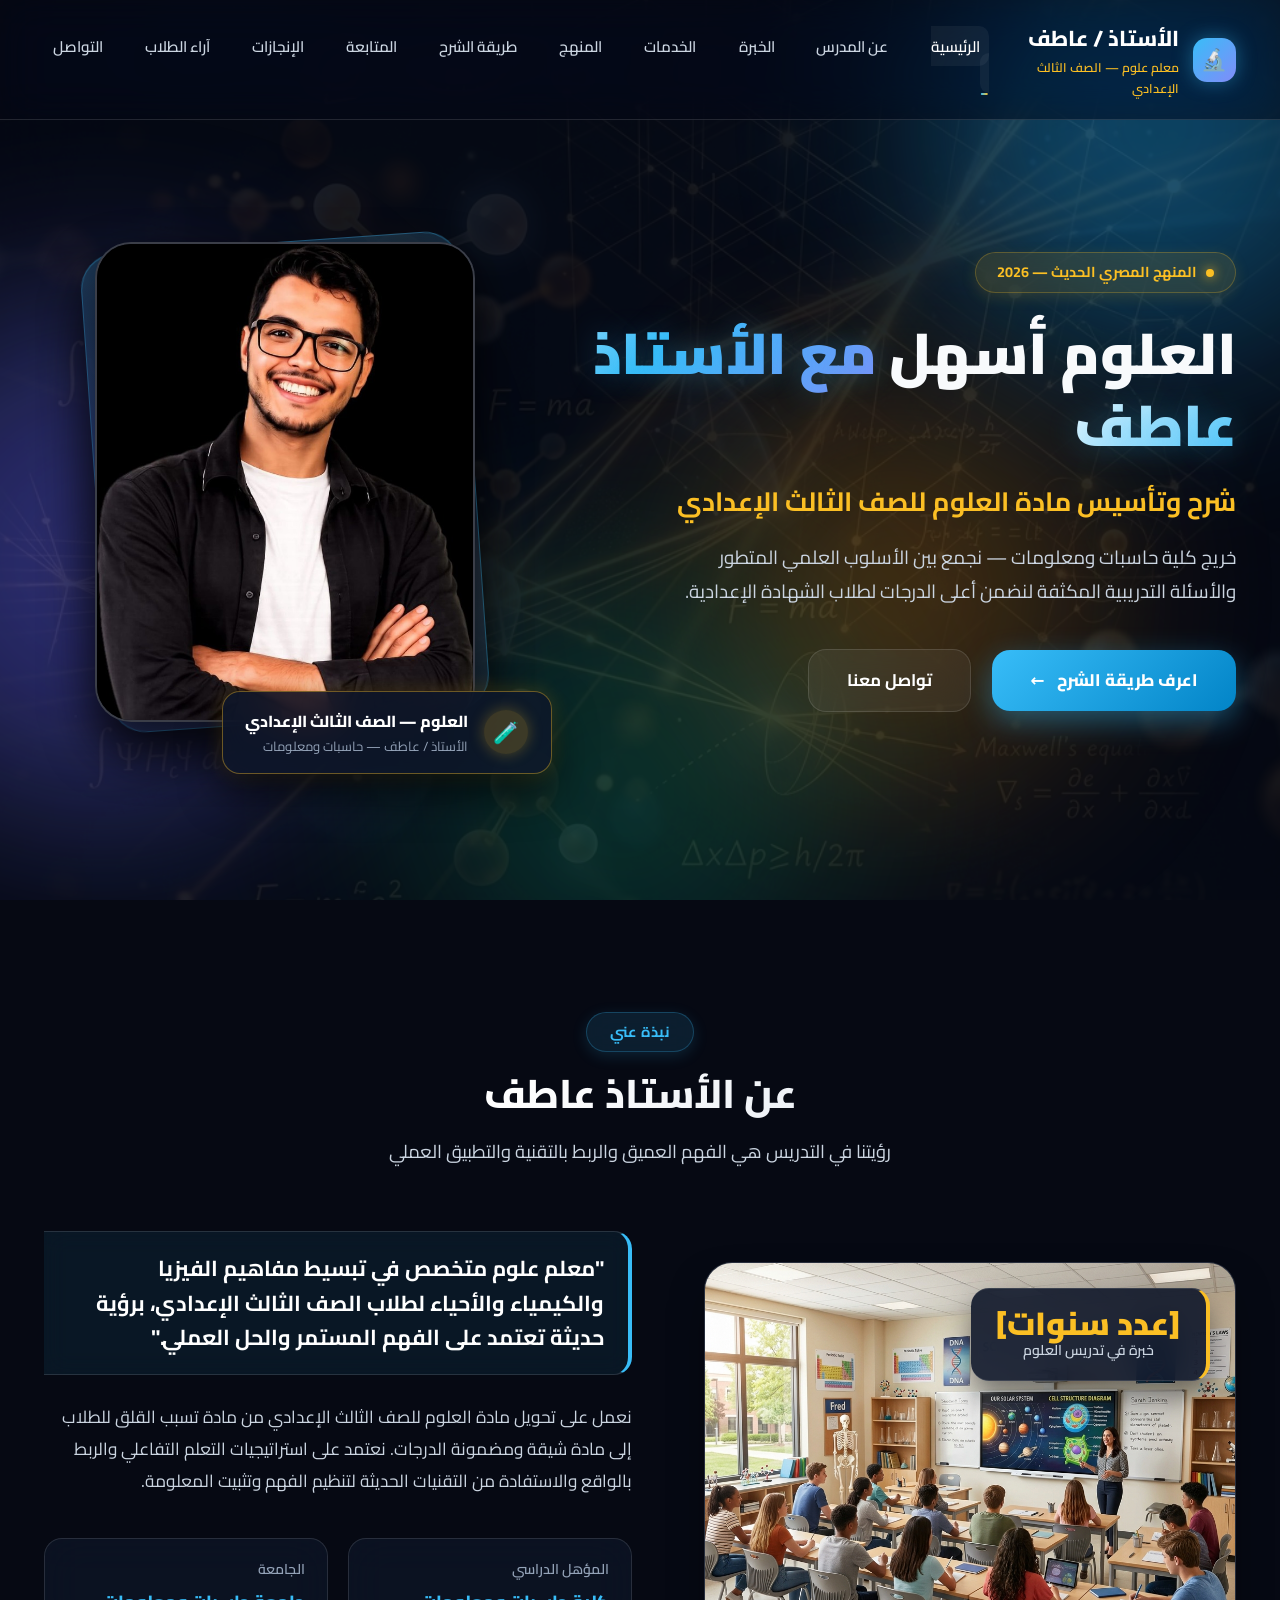
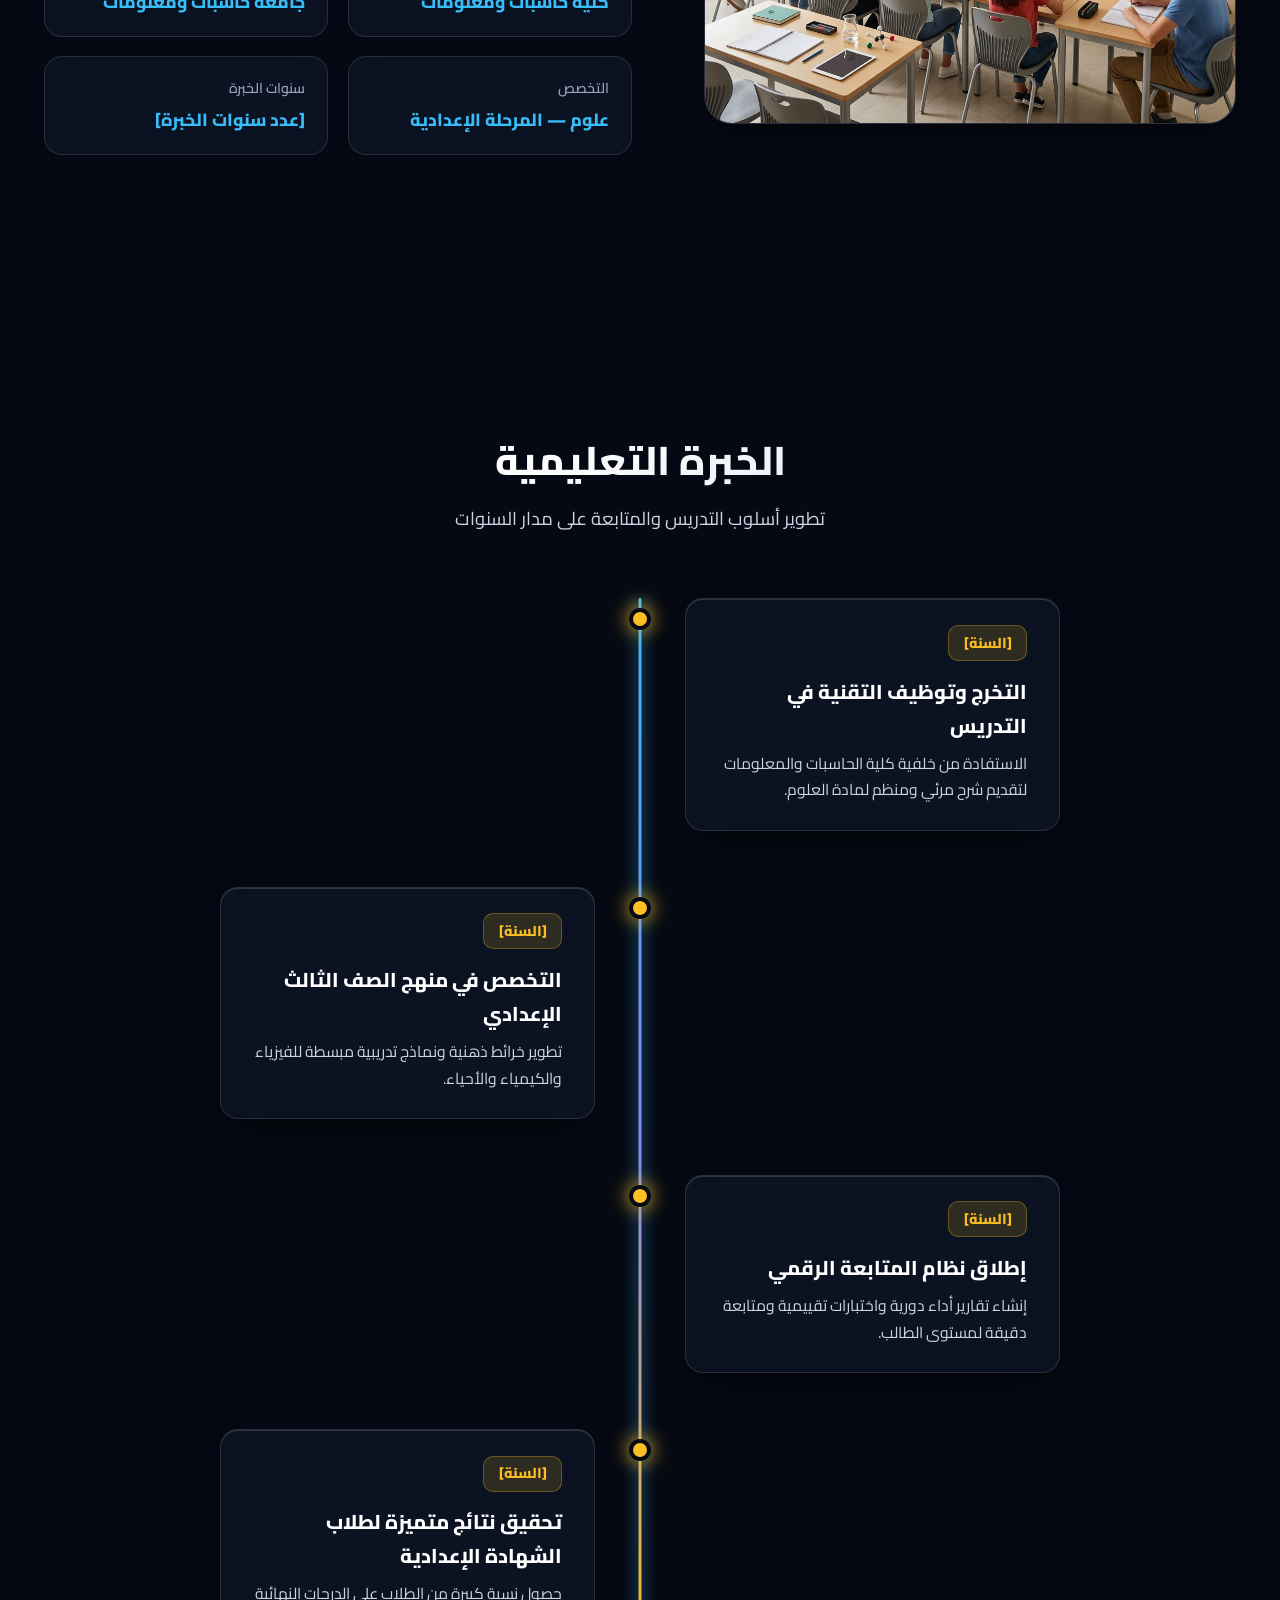
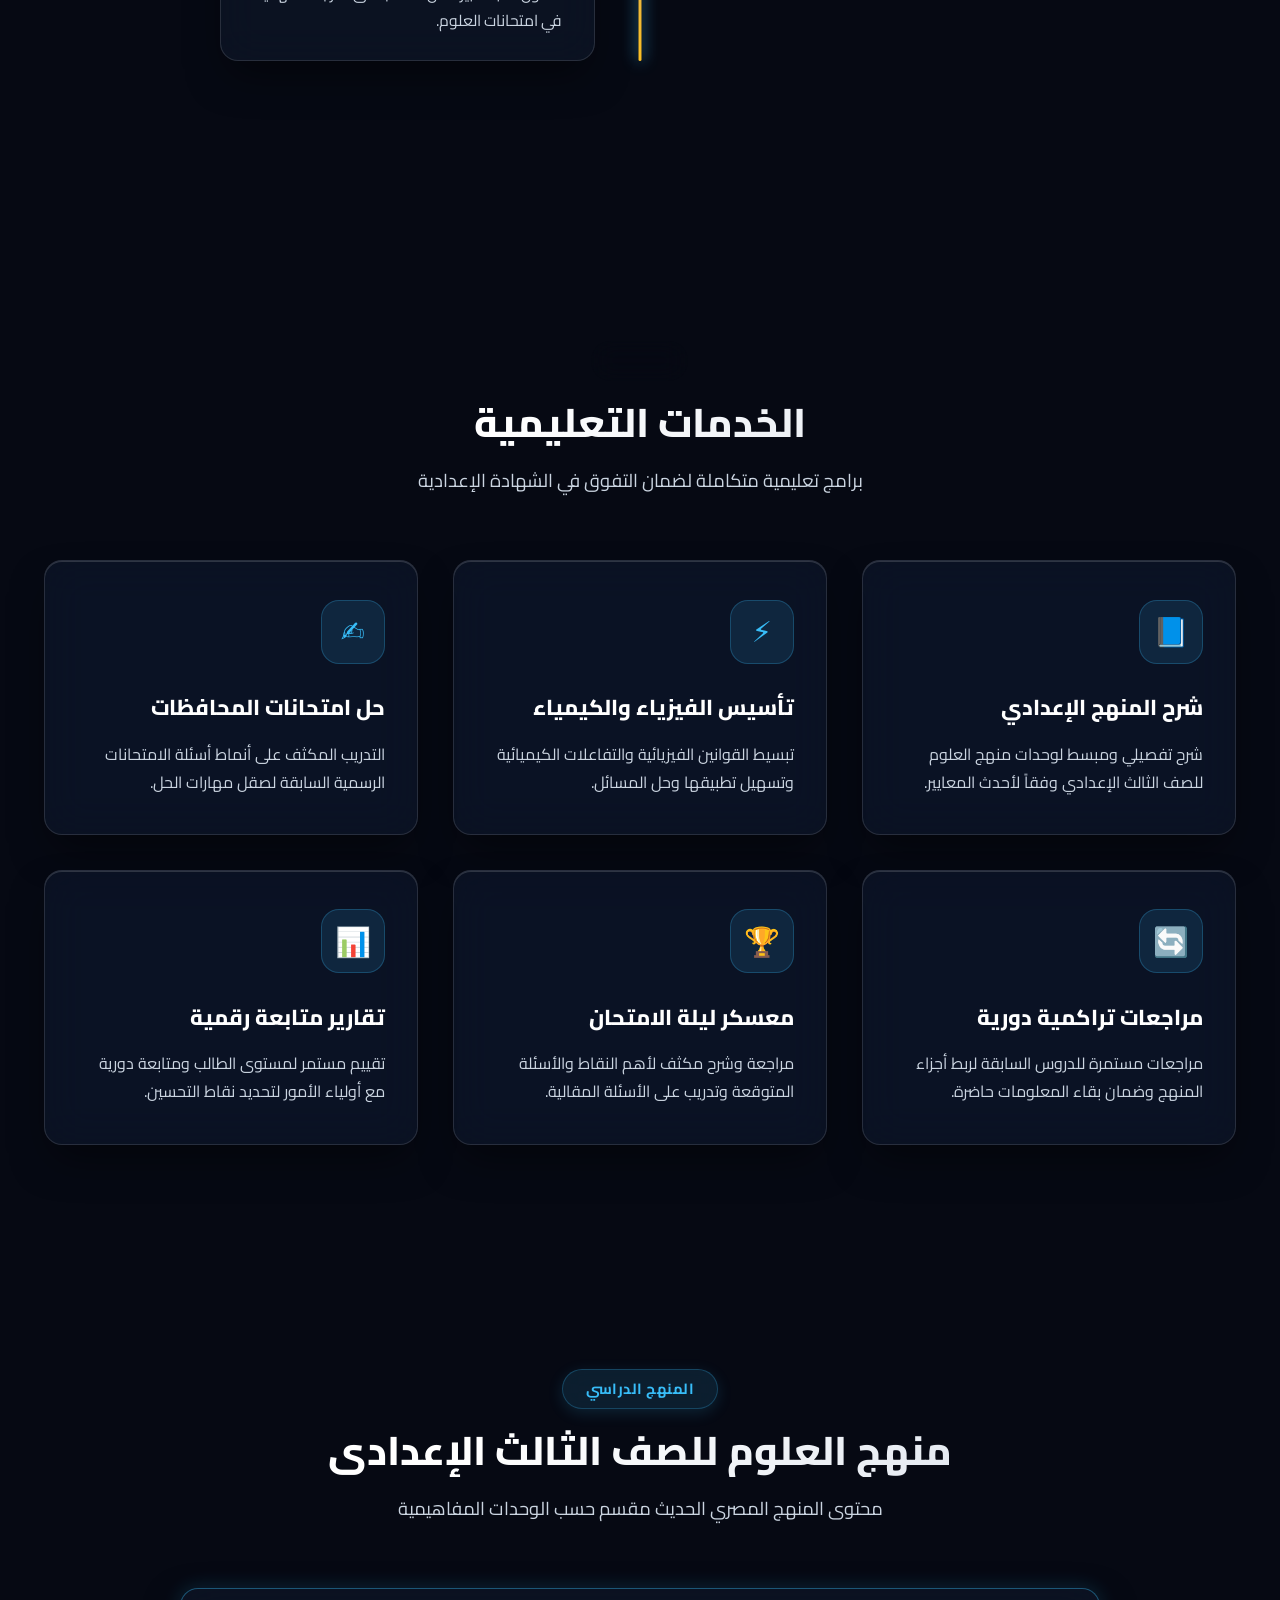
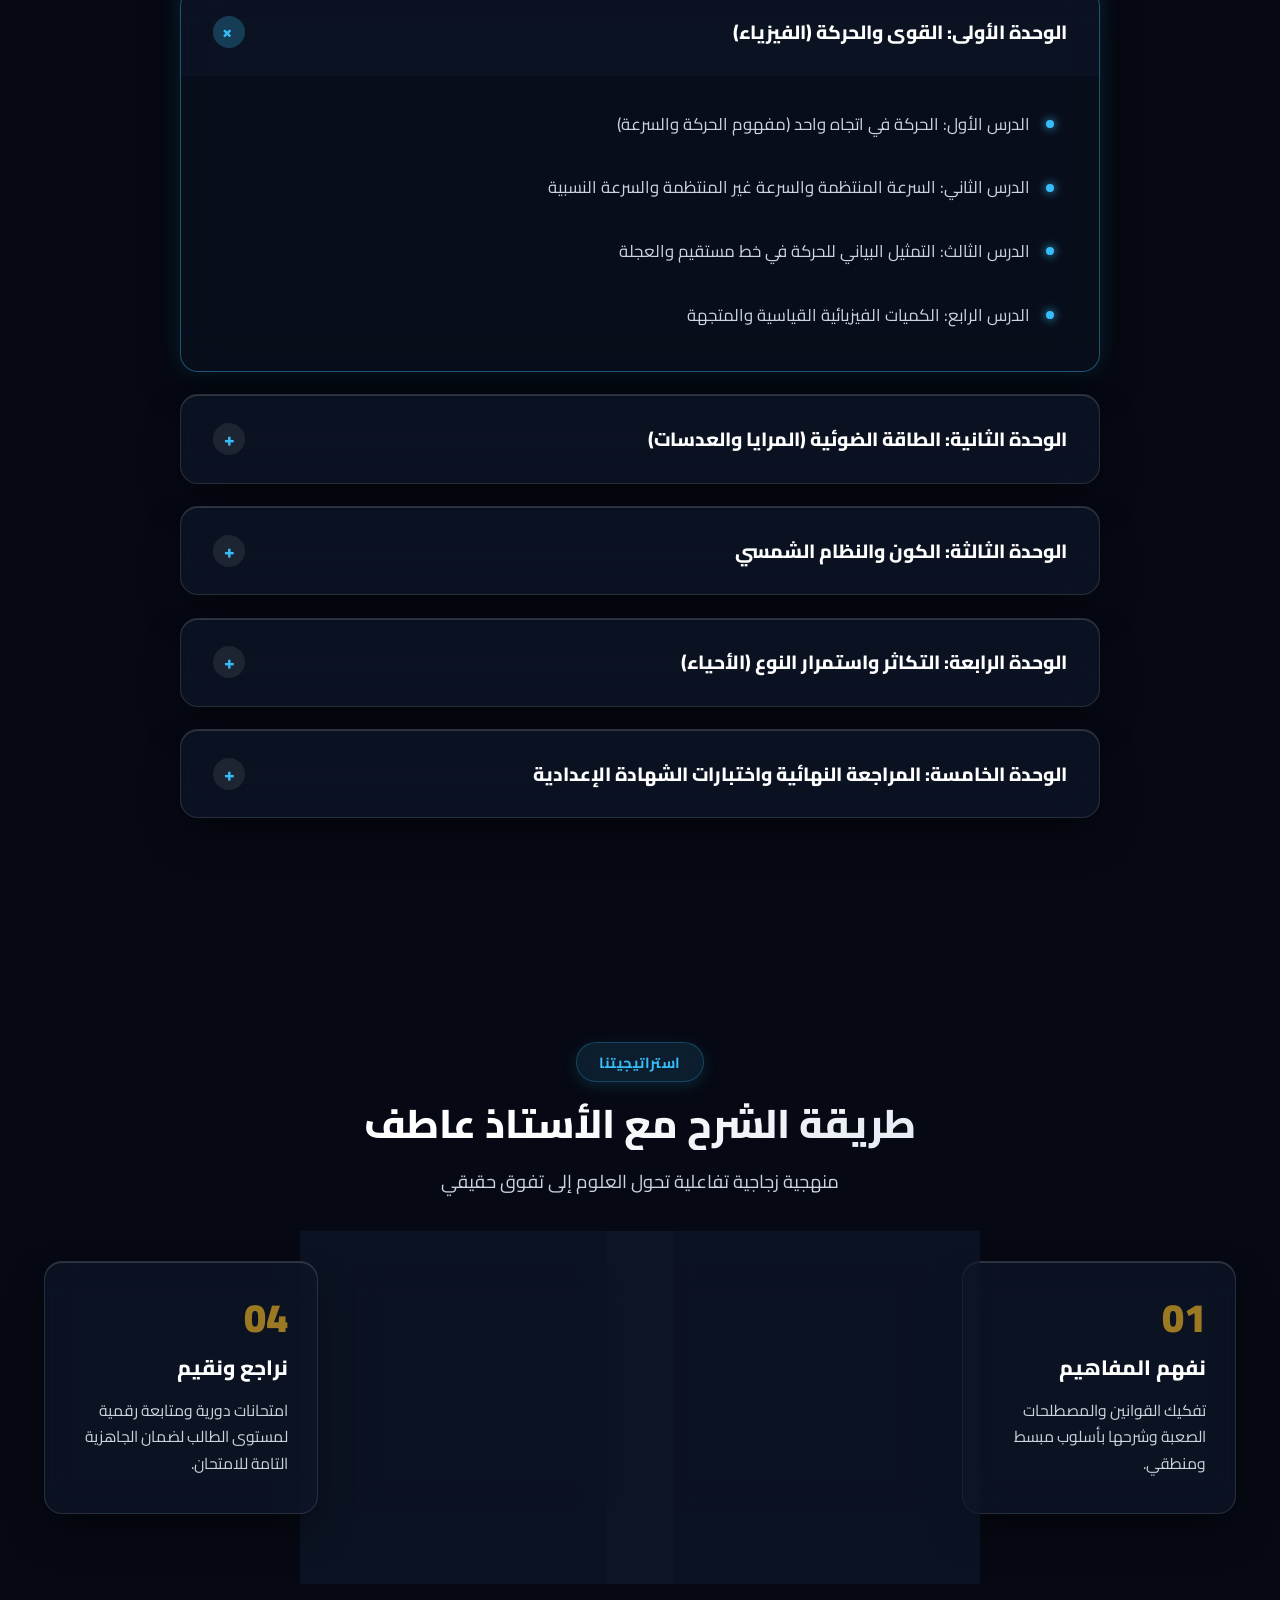
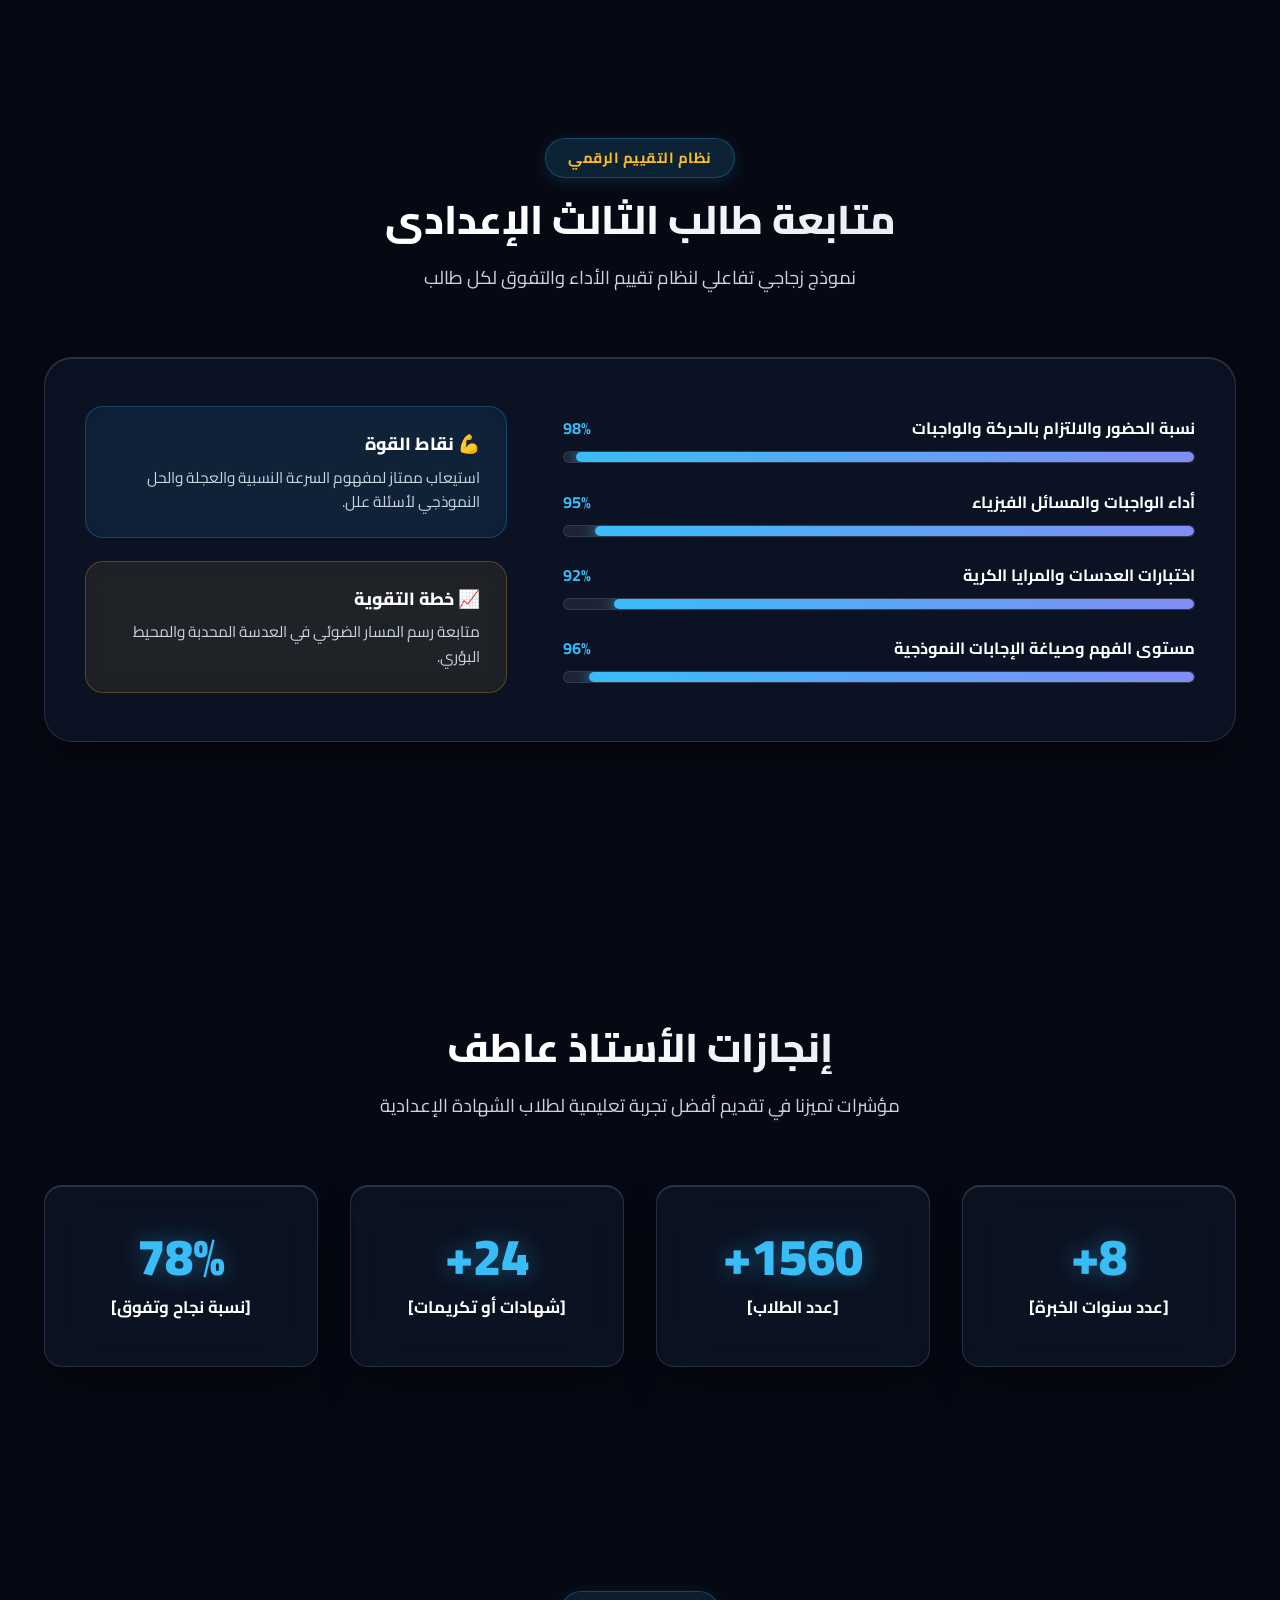
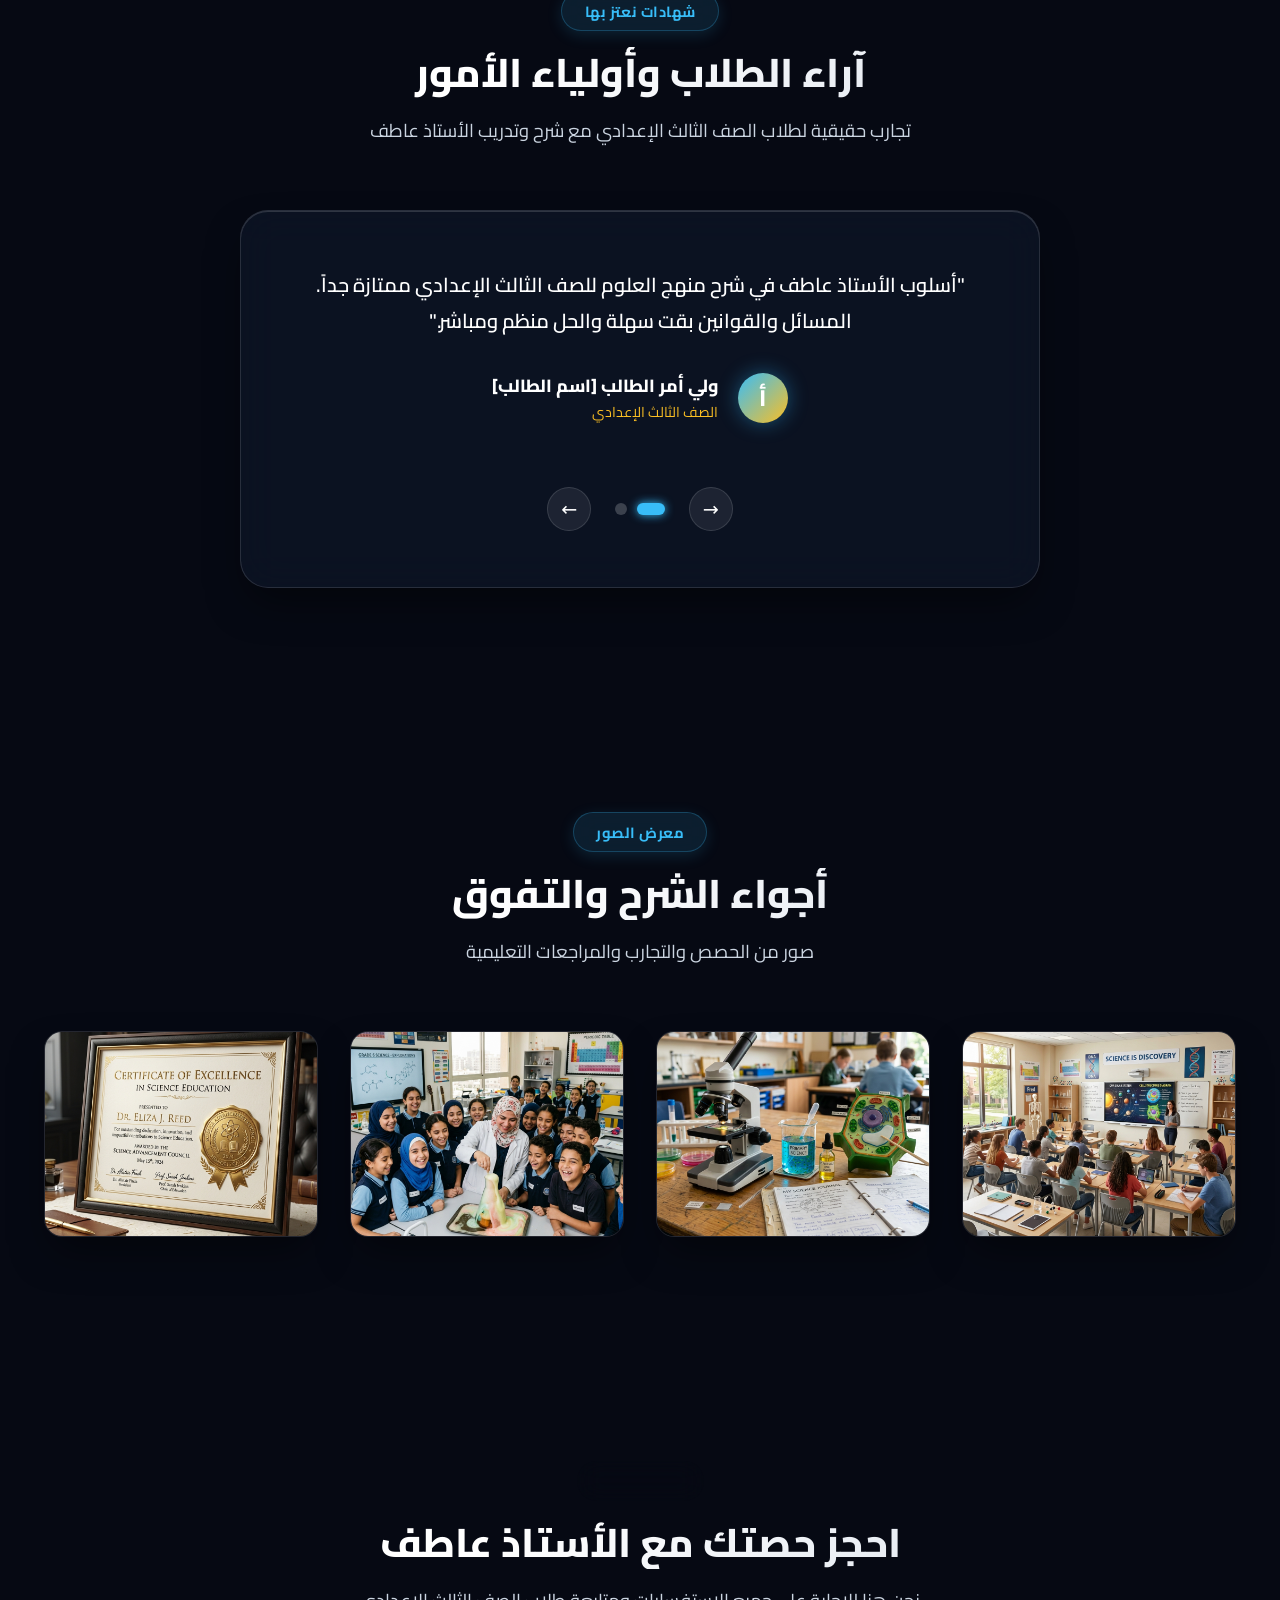
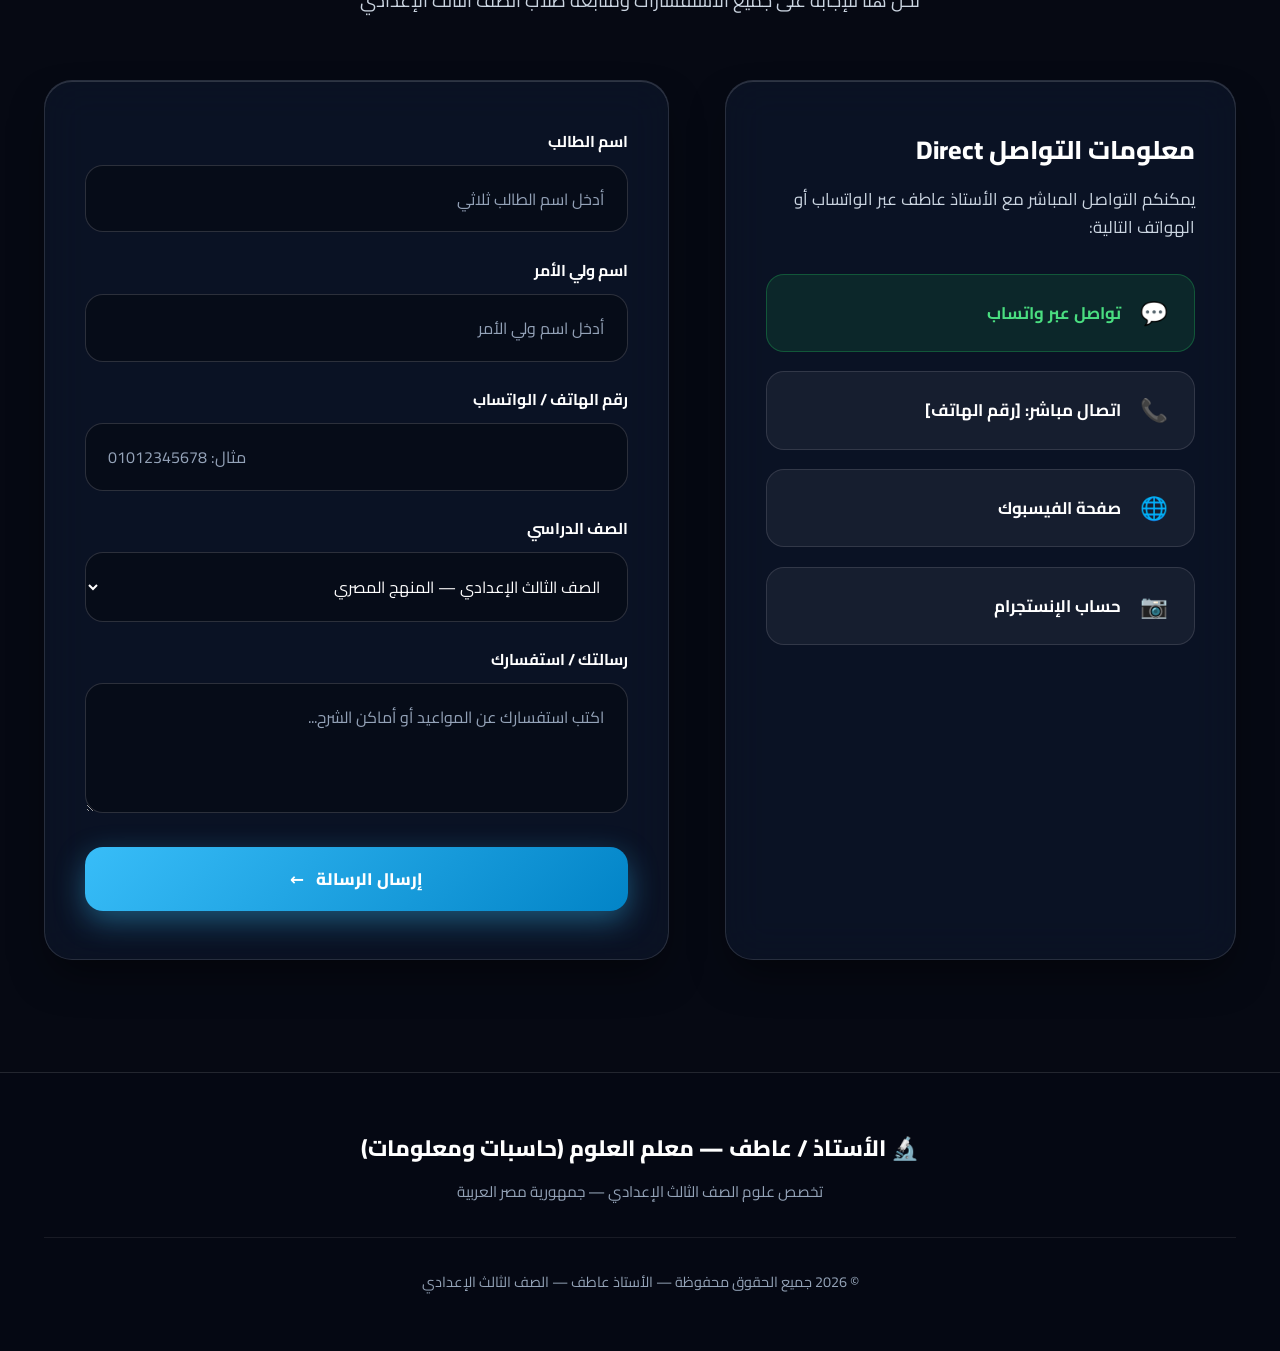
==== index.html @ 9784f517 "Update portfolio for Mr. Atef with Grade 3 Prep curriculum and Liquid Glass UI" ====
<!DOCTYPE html>
<html lang="ar" dir="rtl">

<head>
    <meta charset="UTF-8">
    <meta name="viewport" content="width=device-width, initial-scale=1.0">
    <title>الأستاذ عاطف — معلم العلوم للصف الثالث الإعدادي | المنهج المصري</title>
    <meta name="description"
        content="البورتفوليو الشخصي للأستاذ عاطف - خريج كلية حاسبات ومعلومات ومعلم مادة العلوم للصف الثالث الإعدادي. شرح مبسط، متابعة مستمرة، وتطبيقات حديثة.">
    <link rel="stylesheet" href="style.css">
</head>

<body>

    <!-- LIQUID GLASS AMBIENT BACKGROUND BLOBS -->
    <div class="liquid-bg-blobs" aria-hidden="true">
        <div class="liquid-blob blob-1"></div>
        <div class="liquid-blob blob-2"></div>
        <div class="liquid-blob blob-3"></div>
        <div class="liquid-blob blob-4"></div>
    </div>

    <!-- ==================== HEADER & NAVIGATION ==================== -->
    <header class="navbar">
        <div class="container navbar-container">
            <a href="#hero" class="brand-logo">
                <div class="brand-icon">🔬</div>
                <div>
                    <span>الأستاذ / عاطف</span>
                    <span class="brand-subtitle">معلم علوم — الصف الثالث الإعدادي</span>
                </div>
            </a>

            <ul class="nav-links">
                <li><a href="#hero" class="nav-link active">الرئيسية</a></li>
                <li><a href="#about" class="nav-link">عن المدرس</a></li>
                <li><a href="#experience" class="nav-link">الخبرة</a></li>
                <li><a href="#services" class="nav-link">الخدمات</a></li>
                <li><a href="#curriculum" class="nav-link">المنهج</a></li>
                <li><a href="#methodology" class="nav-link">طريقة الشرح</a></li>
                <li><a href="#followup" class="nav-link">المتابعة</a></li>
                <li><a href="#achievements" class="nav-link">الإنجازات</a></li>
                <li><a href="#testimonials" class="nav-link">آراء الطلاب</a></li>
                <li><a href="#contact" class="nav-link">التواصل</a></li>
            </ul>

            <button class="mobile-toggle" aria-label="قائمة التنقل">
                <span></span>
                <span></span>
                <span></span>
            </button>
        </div>
    </header>


    <!-- HERO SECTION -->
    <section id="hero" class="hero">
        <img src="images/hero-background.png" alt="Science Background" class="hero-bg-layer">

        <div class="container hero-grid">
            <div class="hero-content fade-up">
                <div class="hero-badge">
                    <span class="hero-badge-dot"></span>
                    <span>المنهج المصري الحديث — 2026</span>
                </div>

                <h1 class="hero-title">
                    العلوم أسهل <span>مع الأستاذ عاطف</span>
                </h1>

                <h2 class="hero-subtitle">
                    شرح وتأسيس مادة العلوم للصف الثالث الإعدادي
                </h2>
                <p class="hero-description">
                    خريج كلية حاسبات ومعلومات — نجمع بين الأسلوب العلمي المتطور والأسئلة التدريبية المكثفة لنضمن أعلى الدرجات لطلاب الشهادة الإعدادية.
                </p>

                <div class="hero-actions">
                    <a href="#methodology" class="btn-primary">
                        <span>اعرف طريقة الشرح</span>
                        <span>←</span>
                    </a>
                    <a href="#contact" class="btn-secondary">
                        <span>تواصل معنا</span>
                    </a>
                </div>
            </div>

            <div class="hero-image-wrapper fade-up">
                <div class="hero-image-bg-card"></div>
                <div class="hero-image-frame">
                    <img src="images/teacher.jpg" alt="الأستاذ عاطف — مدرس العلوم" class="hero-teacher-img">
                </div>
                <div class="hero-floating-card">
                    <div class="floating-icon">🧪</div>
                    <div>
                        <div class="floating-text-title">العلوم — الصف الثالث الإعدادي</div>
                        <div class="floating-text-sub">الأستاذ / عاطف — حاسبات ومعلومات</div>
                    </div>
                </div>
            </div>
        </div>
    </section>


    <!-- ABOUT SECTION -->
    <section id="about" class="section about">
        <div class="container">
            <div class="section-header fade-up">
                <span class="section-tag">نبذة عني</span>
                <h2 class="section-title">عن الأستاذ عاطف</h2>
                <p class="section-description">رؤيتنا في التدريس هي الفهم العميق والربط بالتقنية والتطبيق العملي</p>
            </div>

            <div class="about-grid">
                <div class="about-image-box fade-up">
                    <img src="images/classroom-1.png" alt="بيئة الشرح والتفاعل" class="about-img">
                    <div class="about-experience-badge">
                        <div class="about-experience-num">[عدد سنوات]</div>
                        <div class="about-experience-text">خبرة في تدريس العلوم</div>
                    </div>
                </div>

                <div class="about-content fade-up">
                    <div class="about-quote">
                        "معلم علوم متخصص في تبسيط مفاهيم الفيزيا والكيمياء والأحياء لطلاب الصف الثالث الإعدادي، برؤية حديثة تعتمد على الفهم المستمر والحل العملي."
                    </div>

                    <p class="about-paragraph">
                        نعمل على تحويل مادة العلوم للصف الثالث الإعدادي من مادة تسبب القلق للطلاب إلى مادة شيقة ومضمونة الدرجات. نعتمد على استراتيجيات التعلم التفاعلي والربط بالواقع والاستفادة من التقنيات الحديثة لتنظيم الفهم وتثبيت المعلومة.
                    </p>

                    <div class="about-info-list">
                        <div class="about-info-item">
                            <span class="about-info-label">المؤهل الدراسي</span>
                            <span class="about-info-val">كلية حاسبات ومعلومات</span>
                        </div>
                        <div class="about-info-item">
                            <span class="about-info-label">الجامعة</span>
                            <span class="about-info-val">جامعة حاسبات ومعلومات</span>
                        </div>
                        <div class="about-info-item">
                            <span class="about-info-label">التخصص</span>
                            <span class="about-info-val">علوم — المرحلة الإعدادية</span>
                        </div>
                        <div class="about-info-item">
                            <span class="about-info-label">سنوات الخبرة</span>
                            <span class="about-info-val">[عدد سنوات الخبرة]</span>
                        </div>
                    </div>
                </div>
            </div>
        </div>
    </section>


    <!-- TEACHING EXPERIENCE -->
    <section id="experience" class="section experience">
        <div class="container">
            <div class="section-header fade-up">
                <span class="section-tag">مسيرة النجاح</span>
                <h2 class="section-title">الخبرة التعليمية</h2>
                <p class="section-description">تطوير أسلوب التدريس والمتابعة على مدار السنوات</p>
            </div>

            <div class="timeline">
                <div class="timeline-item fade-up">
                    <div class="timeline-dot"></div>
                    <div class="timeline-content">
                        <span class="timeline-year">[السنة]</span>
                        <h3 class="timeline-title">التخرج وتوظيف التقنية في التدريس</h3>
                        <p class="timeline-desc">الاستفادة من خلفية كلية الحاسبات والمعلومات لتقديم شرح مرئي ومنظم لمادة العلوم.</p>
                    </div>
                </div>

                <div class="timeline-item fade-up">
                    <div class="timeline-dot"></div>
                    <div class="timeline-content">
                        <span class="timeline-year">[السنة]</span>
                        <h3 class="timeline-title">التخصص في منهج الصف الثالث الإعدادي</h3>
                        <p class="timeline-desc">تطوير خرائط ذهنية ونماذج تدريبية مبسطة للفيزياء والكيمياء والأحياء.</p>
                    </div>
                </div>

                <div class="timeline-item fade-up">
                    <div class="timeline-dot"></div>
                    <div class="timeline-content">
                        <span class="timeline-year">[السنة]</span>
                        <h3 class="timeline-title">إطلاق نظام المتابعة الرقمي</h3>
                        <p class="timeline-desc">إنشاء تقارير أداء دورية واختبارات تقييمية ومتابعة دقيقة لمستوى الطالب.</p>
                    </div>
                </div>

                <div class="timeline-item fade-up">
                    <div class="timeline-dot"></div>
                    <div class="timeline-content">
                        <span class="timeline-year">[السنة]</span>
                        <h3 class="timeline-title">تحقيق نتائج متميزة لطلاب الشهادة الإعدادية</h3>
                        <p class="timeline-desc">حصول نسبة كبيرة من الطلاب على الدرجات النهائية في امتحانات العلوم.</p>
                    </div>
                </div>
            </div>
        </div>
    </section>


    <!-- SERVICES -->
    <section id="services" class="section services">
        <div class="container">
            <div class="section-header fade-up">
                <span class="section-tag">خدماتنا</span>
                <h2 class="section-title">الخدمات التعليمية</h2>
                <p class="section-description">برامج تعليمية متكاملة لضمان التفوق في الشهادة الإعدادية</p>
            </div>

            <div class="services-grid">
                <div class="service-card fade-up">
                    <div class="service-icon-box">📘</div>
                    <h3 class="service-title">شرح المنهج الإعدادي</h3>
                    <p class="service-text">شرح تفصيلي ومبسط لوحدات منهج العلوم للصف الثالث الإعدادي وفقاً لأحدث المعايير.</p>
                </div>

                <div class="service-card fade-up">
                    <div class="service-icon-box">⚡</div>
                    <h3 class="service-title">تأسيس الفيزياء والكيمياء</h3>
                    <p class="service-text">تبسيط القوانين الفيزيائية والتفاعلات الكيميائية وتسهيل تطبيقها وحل المسائل.</p>
                </div>

                <div class="service-card fade-up">
                    <div class="service-icon-box">✍️</div>
                    <h3 class="service-title">حل امتحانات المحافظات</h3>
                    <p class="service-text">التدريب المكثف على أنماط أسئلة الامتحانات الرسمية السابقة لصقل مهارات الحل.</p>
                </div>

                <div class="service-card fade-up">
                    <div class="service-icon-box">🔄</div>
                    <h3 class="service-title">مراجعات تراكمية دورية</h3>
                    <p class="service-text">مراجعات مستمرة للدروس السابقة لربط أجزاء المنهج وضمان بقاء المعلومات حاضرة.</p>
                </div>

                <div class="service-card fade-up">
                    <div class="service-icon-box">🏆</div>
                    <h3 class="service-title">معسكر ليلة الامتحان</h3>
                    <p class="service-text">مراجعة وشرح مكثف لأهم النقاط والأسئلة المتوقعة وتدريب على الأسئلة المقالية.</p>
                </div>

                <div class="service-card fade-up">
                    <div class="service-icon-box">📊</div>
                    <h3 class="service-title">تقارير متابعة رقمية</h3>
                    <p class="service-text">تقييم مستمر لمستوى الطالب ومتابعة دورية مع أولياء الأمور لتحديد نقاط التحسين.</p>
                </div>
            </div>
        </div>
    </section>


    <!-- SCIENCE CURRICULUM (GRADE 3 PREP) -->
    <section id="curriculum" class="section curriculum">
        <div class="container">
            <div class="section-header fade-up">
                <span class="section-tag">المنهج الدراسي</span>
                <h2 class="section-title">منهج العلوم للصف الثالث الإعدادي</h2>
                <p class="section-description">محتوى المنهج المصري الحديث مقسم حسب الوحدات المفاهيمية</p>
            </div>

            <div class="curriculum-accordion fade-up">
                <div class="curriculum-item">
                    <button class="curriculum-header">
                        <span>الوحدة الأولى: القوى والحركة (الفيزياء)</span>
                        <div class="curriculum-icon-toggle">+</div>
                    </button>
                    <div class="curriculum-content">
                        <ul class="curriculum-list">
                            <li class="curriculum-lesson">
                                <span class="curriculum-bullet"></span>
                                <span>الدرس الأول: الحركة في اتجاه واحد (مفهوم الحركة والسرعة)</span>
                            </li>
                            <li class="curriculum-lesson">
                                <span class="curriculum-bullet"></span>
                                <span>الدرس الثاني: السرعة المنتظمة والسرعة غير المنتظمة والسرعة النسبية</span>
                            </li>
                            <li class="curriculum-lesson">
                                <span class="curriculum-bullet"></span>
                                <span>الدرس الثالث: التمثيل البياني للحركة في خط مستقيم والعجلة</span>
                            </li>
                            <li class="curriculum-lesson">
                                <span class="curriculum-bullet"></span>
                                <span>الدرس الرابع: الكميات الفيزيائية القياسية والمتجهة</span>
                            </li>
                        </ul>
                    </div>
                </div>

                <div class="curriculum-item">
                    <button class="curriculum-header">
                        <span>الوحدة الثانية: الطاقة الضوئية (المرايا والعدسات)</span>
                        <div class="curriculum-icon-toggle">+</div>
                    </button>
                    <div class="curriculum-content">
                        <ul class="curriculum-list">
                            <li class="curriculum-lesson">
                                <span class="curriculum-bullet"></span>
                                <span>الدرس الأول: المرايا (المستوية والكروية: المقعرة والمحدبة)</span>
                            </li>
                            <li class="curriculum-lesson">
                                <span class="curriculum-bullet"></span>
                                <span>الدرس الثاني: العدسات (المحدبة والمقعرة وتصحيح عيوب الإبصار)</span>
                            </li>
                            <li class="curriculum-lesson">
                                <span class="curriculum-bullet"></span>
                                <span>التطبيقات التكنولوجية والمسائل والرسومات الضوئية</span>
                            </li>
                        </ul>
                    </div>
                </div>

                <div class="curriculum-item">
                    <button class="curriculum-header">
                        <span>الوحدة الثالثة: الكون والنظام الشمسي</span>
                        <div class="curriculum-icon-toggle">+</div>
                    </button>
                    <div class="curriculum-content">
                        <ul class="curriculum-list">
                            <li class="curriculum-lesson">
                                <span class="curriculum-bullet"></span>
                                <span>الدرس الأول: الكون والمجرات ونظرية الانفجار العظيم</span>
                            </li>
                            <li class="curriculum-lesson">
                                <span class="curriculum-bullet"></span>
                                <span>الدرس الثاني: نشأة النظام الشمسي والنظريات العلمية المفسرة</span>
                            </li>
                        </ul>
                    </div>
                </div>

                <div class="curriculum-item">
                    <button class="curriculum-header">
                        <span>الوحدة الرابعة: التكاثر واستمرار النوع (الأحياء)</span>
                        <div class="curriculum-icon-toggle">+</div>
                    </button>
                    <div class="curriculum-content">
                        <ul class="curriculum-list">
                            <li class="curriculum-lesson">
                                <span class="curriculum-bullet"></span>
                                <span>الدرس الأول: الانقسام الخلوي (الانقسام الميتوزي والميوزي)</span>
                            </li>
                            <li class="curriculum-lesson">
                                <span class="curriculum-bullet"></span>
                                <span>الدرس الثاني: التكاثر اللاجنسي والتكاثر الجنسي في الكائنات الحية</span>
                            </li>
                        </ul>
                    </div>
                </div>

                <div class="curriculum-item">
                    <button class="curriculum-header">
                        <span>الوحدة الخامسة: المراجعة النهائية واختبارات الشهادة الإعدادية</span>
                        <div class="curriculum-icon-toggle">+</div>
                    </button>
                    <div class="curriculum-content">
                        <ul class="curriculum-list">
                            <li class="curriculum-lesson">
                                <span class="curriculum-bullet"></span>
                                <span>حل امتحانات محافظات الأعوام السابقة في مادة العلوم</span>
                            </li>
                            <li class="curriculum-lesson">
                                <span class="curriculum-bullet"></span>
                                <span>حل الأسئلة المقالية والعلل والمسائل القانونية في الفيزياء</span>
                            </li>
                            <li class="curriculum-lesson">
                                <span class="curriculum-bullet"></span>
                                <span>مراجعات ليلة الامتحان والتدريب على ورقة الأجوبة الرسمية</span>
                            </li>
                        </ul>
                    </div>
                </div>
            </div>
        </div>
    </section>


    <!-- TEACHING METHOD -->
    <section id="methodology" class="section methodology">
        <div class="container">
            <div class="section-header fade-up">
                <span class="section-tag">استراتيجيتنا</span>
                <h2 class="section-title">طريقة الشرح مع الأستاذ عاطف</h2>
                <p class="section-description">منهجية زجاجية تفاعلية تحول العلوم إلى تفوق حقيقي</p>
            </div>

            <div class="method-grid">
                <div class="method-card fade-up">
                    <div class="method-step">01</div>
                    <h3 class="method-title">نفهم المفاهيم</h3>
                    <p class="method-desc">تفكيك القوانين والمصطلحات الصعبة وشرحها بأسلوب مبسط ومنطقي.</p>
                </div>

                <div class="method-card fade-up">
                    <div class="method-step">02</div>
                    <h3 class="method-title">نوضح بالرسوم</h3>
                    <p class="method-desc">استخدام الوسائل المرئية والرسومات التوضيحية للمرايا والعدسات والانقسام الخلوي.</p>
                </div>

                <div class="method-card fade-up">
                    <div class="method-step">03</div>
                    <h3 class="method-title">نتدرب على المسائل</h3>
                    <p class="method-desc">حل مسائل السرعة والعجلة والقوانين الفيزيائية خطوة بخطوة للتمكن التام.</p>
                </div>

                <div class="method-card fade-up">
                    <div class="method-step">04</div>
                    <h3 class="method-title">نراجع ونقيم</h3>
                    <p class="method-desc">امتحانات دورية ومتابعة رقمية لمستوى الطالب لضمان الجاهزية التامة للامتحان.</p>
                </div>
            </div>
        </div>
    </section>


    <!-- STUDENT FOLLOW-UP -->
    <section id="followup" class="section followup">
        <div class="container">
            <div class="section-header fade-up">
                <span class="section-tag" style="background: rgba(56, 189, 248, 0.15); color: var(--gold-accent);">نظام التقييم الرقمي</span>
                <h2 class="section-title">متابعة طالب الثالث الإعدادي</h2>
                <p class="section-description">نموذج زجاجي تفاعلي لنظام تقييم الأداء والتفوق لكل طالب</p>
            </div>

            <div class="followup-dashboard fade-up">
                <div class="followup-grid">
                    <div class="progress-group">
                        <div class="progress-label">
                            <span>نسبة الحضور والالتزام بالحركة والواجبات</span>
                            <span class="progress-value">98%</span>
                        </div>
                        <div class="progress-bar-bg">
                            <div class="progress-bar-fill" data-progress="98"></div>
                        </div>
                    </div>

                    <div class="progress-group">
                        <div class="progress-label">
                            <span>أداء الواجبات والمسائل الفيزياء</span>
                            <span class="progress-value">95%</span>
                        </div>
                        <div class="progress-bar-bg">
                            <div class="progress-bar-fill" data-progress="95"></div>
                        </div>
                    </div>

                    <div class="progress-group">
                        <div class="progress-label">
                            <span>اختبارات العدسات والمرايا الكرية</span>
                            <span class="progress-value">92%</span>
                        </div>
                        <div class="progress-bar-bg">
                            <div class="progress-bar-fill" data-progress="92"></div>
                        </div>
                    </div>

                    <div class="progress-group">
                        <div class="progress-label">
                            <span>مستوى الفهم وصياغة الإجابات النموذجية</span>
                            <span class="progress-value">96%</span>
                        </div>
                        <div class="progress-bar-bg">
                            <div class="progress-bar-fill" data-progress="96"></div>
                        </div>
                    </div>
                </div>

                <div class="followup-notes-box">
                    <div class="followup-note-card">
                        <div class="note-card-title">💪 نقاط القوة</div>
                        <div class="note-card-desc">استيعاب ممتاز لمفهوم السرعة النسبية والعجلة والحل النموذجي لأسئلة علل.</div>
                    </div>

                    <div class="followup-note-card warning">
                        <div class="note-card-title">📈 خطة التقوية</div>
                        <div class="note-card-desc">متابعة رسم المسار الضوئي في العدسة المحدبة والمحيط البؤري.</div>
                    </div>
                </div>
            </div>
        </div>
    </section>


    <!-- ACHIEVEMENTS -->
    <section id="achievements" class="section achievements">
        <div class="container">
            <div class="section-header fade-up">
                <span class="section-tag">بالأرقام</span>
                <h2 class="section-title">إنجازات الأستاذ عاطف</h2>
                <p class="section-description">مؤشرات تميزنا في تقديم أفضل تجربة تعليمية لطلاب الشهادة الإعدادية</p>
            </div>

            <div class="achievements-grid">
                <div class="achievement-card fade-up">
                    <span class="counter-num" data-target="10" data-suffix="+">+0</span>
                    <span class="counter-label">[عدد سنوات الخبرة]</span>
                </div>

                <div class="achievement-card fade-up">
                    <span class="counter-num" data-target="2000" data-suffix="+">+0</span>
                    <span class="counter-label">[عدد الطلاب]</span>
                </div>

                <div class="achievement-card fade-up">
                    <span class="counter-num" data-target="30" data-suffix="+">+0</span>
                    <span class="counter-label">[شهادات أو تكريمات]</span>
                </div>

                <div class="achievement-card fade-up">
                    <span class="counter-num" data-target="99" data-suffix="%">%0</span>
                    <span class="counter-label">[نسبة نجاح وتفوق]</span>
                </div>
            </div>
        </div>
    </section>


    <!-- TESTIMONIALS -->
    <section id="testimonials" class="section testimonials">
        <div class="container">
            <div class="section-header fade-up">
                <span class="section-tag">شهادات نعتز بها</span>
                <h2 class="section-title">آراء الطلاب وأولياء الأمور</h2>
                <p class="section-description">تجارب حقيقية لطلاب الصف الثالث الإعدادي مع شرح وتدريب الأستاذ عاطف</p>
            </div>

            <div class="testimonial-slider-container fade-up">
                <div class="testimonial-track">
                    <div class="testimonial-slide active">
                        <div class="testimonial-quote">
                            "أسلوب الأستاذ عاطف في شرح منهج العلوم للصف الثالث الإعدادي ممتازة جداً. المسائل والقوانين بقت سهلة والحل منظم ومباشر."
                        </div>
                        <div class="testimonial-author">
                            <div class="author-avatar">أ</div>
                            <div>
                                <div class="author-info-name">ولي أمر الطالب [اسم الطالب]</div>
                                <div class="author-info-role">الصف الثالث الإعدادي</div>
                            </div>
                        </div>
                    </div>

                    <div class="testimonial-slide">
                        <div class="testimonial-quote">
                            "الربط بالتطبيقات التكنولوجية والمتابعة الرقمية خلت ابننا يفهم الفيزياء والكيمياء بسهولة ويقفل امتحان العلوم."
                        </div>
                        <div class="testimonial-author">
                            <div class="author-avatar">م</div>
                            <div>
                                <div class="author-info-name">ولي أمر الطالبة [اسم الطالبة]</div>
                                <div class="author-info-role">الصف الثالث الإعدادي</div>
                            </div>
                        </div>
                    </div>
                </div>

                <div class="slider-controls">
                    <button class="slider-btn prev" aria-label="السابق">→</button>
                    <div class="slider-dots">
                        <span class="slider-dot active"></span>
                        <span class="slider-dot"></span>
                    </div>
                    <button class="slider-btn next" aria-label="التالي">←</button>
                </div>
            </div>
        </div>
    </section>


    <!-- GALLERY -->
    <section id="gallery" class="section gallery">
        <div class="container">
            <div class="section-header fade-up">
                <span class="section-tag">معرض الصور</span>
                <h2 class="section-title">أجواء الشرح والتفوق</h2>
                <p class="section-description">صور من الحصص والتجارب والمراجعات التعليمية</p>
            </div>

            <div class="gallery-grid fade-up">
                <div class="gallery-item">
                    <img src="images/classroom-1.png" alt="غرفة الشرح التفاعلية" class="gallery-img">
                    <div class="gallery-overlay">
                        <div class="gallery-caption">حصص الشرح والتفاعل</div>
                    </div>
                </div>

                <div class="gallery-item">
                    <img src="images/lab-experiment.png" alt="تجارب العلوم" class="gallery-img">
                    <div class="gallery-overlay">
                        <div class="gallery-caption">تطبيقات وتجارب ضوئية</div>
                    </div>
                </div>

                <div class="gallery-item">
                    <img src="images/classroom-2.png" alt="تفاعل الطلاب" class="gallery-img">
                    <div class="gallery-overlay">
                        <div class="gallery-caption">تفاعل ومشاركة الطلاب</div>
                    </div>
                </div>

                <div class="gallery-item">
                    <img src="images/certificate.png" alt="شهادات التكريم" class="gallery-img">
                    <div class="gallery-overlay">
                        <div class="gallery-caption">تكريم أوائل الشهادة الإعدادية</div>
                    </div>
                </div>
            </div>
        </div>
    </section>

    <!-- Lightbox Popup Modal -->
    <div class="lightbox-modal">
        <button class="lightbox-close">&times;</button>
        <img src="" alt="صورة مكبرة" class="lightbox-content">
    </div>


    <!-- CONTACT -->
    <section id="contact" class="section contact">
        <div class="container">
            <div class="section-header fade-up">
                <span class="section-tag">تواصل معنا</span>
                <h2 class="section-title">احجز حصتك مع الأستاذ عاطف</h2>
                <p class="section-description">نحن هنا للإجابة على جميع الاستفسارات ومتابعة طلاب الصف الثالث الإعدادي</p>
            </div>

            <div class="contact-grid">
                <div class="contact-info-card fade-up">
                    <div class="contact-info-header">
                        <h3>معلومات التواصل Direct</h3>
                        <p>يمكنكم التواصل المباشر مع الأستاذ عاطف عبر الواتساب أو الهواتف التالية:</p>
                    </div>

                    <div class="quick-contact-list">
                        <a href="[رابط واتساب]" target="_blank" class="quick-contact-btn whatsapp">
                            <span class="quick-contact-icon">💬</span>
                            <span>تواصل عبر واتساب</span>
                        </a>

                        <a href="tel:[رابط هاتف]" class="quick-contact-btn">
                            <span class="quick-contact-icon">📞</span>
                            <span>اتصال مباشر: [رقم الهاتف]</span>
                        </a>

                        <a href="[رابط فيسبوك]" target="_blank" class="quick-contact-btn">
                            <span class="quick-contact-icon">🌐</span>
                            <span>صفحة الفيسبوك</span>
                        </a>

                        <a href="[رابط إنستجرام]" target="_blank" class="quick-contact-btn">
                            <span class="quick-contact-icon">📷</span>
                            <span>حساب الإنستجرام</span>
                        </a>
                    </div>
                </div>

                <div class="contact-form-card fade-up">
                    <form id="contactForm">
                        <div class="form-group">
                            <label class="form-label" for="studentName">اسم الطالب</label>
                            <input type="text" id="studentName" class="form-control" placeholder="أدخل اسم الطالب ثلاثي"
                                required>
                        </div>

                        <div class="form-group">
                            <label class="form-label" for="parentName">اسم ولي الأمر</label>
                            <input type="text" id="parentName" class="form-control" placeholder="أدخل اسم ولي الأمر"
                                required>
                        </div>

                        <div class="form-group">
                            <label class="form-label" for="phone">رقم الهاتف / الواتساب</label>
                            <input type="tel" id="phone" class="form-control" placeholder="مثال: 01012345678" required>
                        </div>

                        <div class="form-group">
                            <label class="form-label" for="grade">الصف الدراسي</label>
                            <select id="grade" class="form-control" required>
                                <option value="الصف الثالث الإعدادي" selected>الصف الثالث الإعدادي — المنهج المصري
                                </option>
                            </select>
                        </div>

                        <div class="form-group">
                            <label class="form-label" for="message">رسالتك / استفسارك</label>
                            <textarea id="message" class="form-control"
                                placeholder="اكتب استفسارك عن المواعيد أو أماكن الشرح..." required></textarea>
                        </div>

                        <button type="submit" class="btn-primary" style="width: 100%;">
                            <span>إرسال الرسالة</span>
                            <span>←</span>
                        </button>
                    </form>
                </div>
            </div>
        </div>
    </section>


    <!-- FOOTER -->
    <footer class="footer">
        <div class="container">
            <div class="footer-content">
                <div class="footer-brand">
                    🔬 الأستاذ / عاطف — معلم العلوم (حاسبات ومعلومات)
                </div>
                <div style="font-size: 0.95rem; color: var(--text-light);">
                    تخصص علوم الصف الثالث الإعدادي — جمهورية مصر العربية
                </div>
            </div>
            <div class="footer-copyright">
                © 2026 جميع الحقوق محفوظة — الأستاذ عاطف — الصف الثالث الإعدادي
            </div>
        </div>
    </footer>

    <!-- SCRIPT -->
    <script src="script.js"></script>
</body>

</html>
---- style.css ----
/* ==========================================================================
   EGYPTIAN SCIENCE TEACHER PORTFOLIO - STYLE.CSS (LIQUID GLASS EDITION)
   Mr. Atef — Faculty of Computers & Information — Grade 3 Preparatory Science
   ========================================================================== */

/* GLOBAL & FONTS */
@import url('https://fonts.googleapis.com/css2?family=Cairo:wght@300;400;500;600;700;800;900&family=Tajawal:wght@400;500;700;800&display=swap');

:root {
    /* Liquid Dark Palette */
    --bg-dark: #060913;
    --bg-dark-alt: #0a0e1a;
    --bg-card: rgba(15, 23, 42, 0.65);
    --bg-card-hover: rgba(26, 38, 66, 0.75);
    
    /* Neon Liquid Accents */
    --cyan-accent: #38bdf8;
    --cyan-glow: rgba(56, 189, 248, 0.35);
    --indigo-accent: #818cf8;
    --gold-accent: #fbbf24;
    --gold-glow: rgba(251, 191, 36, 0.35);
    --emerald-accent: #34d399;
    
    /* Text Colors */
    --text-primary: #f8fafc;
    --text-muted: #cbd5e1;
    --text-light: #94a3b8;
    
    /* Glass Borders & Shadows */
    --glass-border: 1px solid rgba(255, 255, 255, 0.12);
    --glass-border-bright: 1px solid rgba(56, 189, 248, 0.4);
    --glass-shadow: 0 20px 40px -10px rgba(0, 0, 0, 0.5), inset 0 1px 0 rgba(255, 255, 255, 0.15);
    --glass-glow-shadow: 0 0 30px rgba(56, 189, 248, 0.25);
    
    /* Radius & Physics */
    --radius-sm: 10px;
    --radius-md: 18px;
    --radius-lg: 28px;
    --radius-full: 9999px;
    
    --font-main: 'Cairo', 'Tajawal', system-ui, -apple-system, sans-serif;
    --transition-fast: 0.25s cubic-bezier(0.4, 0, 0.2, 1);
    --transition-normal: 0.4s cubic-bezier(0.16, 1, 0.3, 1);
    --transition-bounce: 0.5s cubic-bezier(0.34, 1.56, 0.64, 1);
    --container-max-width: 1240px;
}

*,
*::before,
*::after {
    box-sizing: border-box;
    margin: 0;
    padding: 0;
}

html {
    scroll-behavior: smooth;
    font-size: 16px;
    direction: rtl;
}

body {
    font-family: var(--font-main);
    background-color: var(--bg-dark);
    color: var(--text-primary);
    line-height: 1.7;
    direction: rtl;
    text-align: right;
    overflow-x: hidden;
    -webkit-font-smoothing: antialiased;
    position: relative;
}

/* ==================== LIQUID GLASS AMBIENT BLOBS ==================== */
.liquid-bg-blobs {
    position: fixed;
    top: 0;
    left: 0;
    width: 100vw;
    height: 100vh;
    pointer-events: none;
    z-index: 0;
    overflow: hidden;
}

.liquid-blob {
    position: absolute;
    border-radius: 50%;
    filter: blur(100px);
    opacity: 0.45;
    animation: floatBlob 18s ease-in-out infinite alternate;
}

.blob-1 {
    width: 450px;
    height: 450px;
    background: radial-gradient(circle, #0284c7, #38bdf8);
    top: -100px;
    right: -100px;
    animation-duration: 20s;
}

.blob-2 {
    width: 500px;
    height: 500px;
    background: radial-gradient(circle, #4f46e5, #818cf8);
    bottom: 10%;
    left: -150px;
    animation-duration: 25s;
    animation-delay: -5s;
}

.blob-3 {
    width: 380px;
    height: 380px;
    background: radial-gradient(circle, #d97706, #fbbf24);
    top: 45%;
    right: 15%;
    opacity: 0.3;
    animation-duration: 22s;
    animation-delay: -8s;
}

.blob-4 {
    width: 420px;
    height: 420px;
    background: radial-gradient(circle, #059669, #34d399);
    bottom: -100px;
    right: 35%;
    opacity: 0.25;
    animation-duration: 28s;
    animation-delay: -12s;
}

@keyframes floatBlob {
    0% {
        transform: translate(0px, 0px) scale(1);
    }
    50% {
        transform: translate(60px, 40px) scale(1.15);
    }
    100% {
        transform: translate(-40px, 80px) scale(0.9);
    }
}


/* REUSABLE LAYOUT & UTILITIES */
a {
    color: inherit;
    text-decoration: none;
    transition: color var(--transition-fast);
}

img {
    max-width: 100%;
    height: auto;
    display: block;
}

button {
    font-family: inherit;
    cursor: pointer;
    border: none;
    outline: none;
    background: none;
}

.container {
    width: 100%;
    max-width: var(--container-max-width);
    margin-left: auto;
    margin-right: auto;
    padding-left: 1.5rem;
    padding-right: 1.5rem;
    position: relative;
    z-index: 2;
}

.section {
    padding: 7rem 0;
    position: relative;
    z-index: 2;
}

.section-header {
    text-align: center;
    max-width: 720px;
    margin: 0 auto 4rem auto;
}

.section-tag {
    display: inline-block;
    padding: 0.4rem 1.4rem;
    background: rgba(56, 189, 248, 0.12);
    color: var(--cyan-accent);
    border: 1px solid rgba(56, 189, 248, 0.25);
    border-radius: var(--radius-full);
    font-size: 0.92rem;
    font-weight: 700;
    margin-bottom: 1rem;
    letter-spacing: 0.5px;
    backdrop-filter: blur(12px);
    box-shadow: 0 4px 15px rgba(56, 189, 248, 0.15);
}

.section-title {
    font-size: 2.5rem;
    font-weight: 800;
    color: #ffffff;
    line-height: 1.3;
    margin-bottom: 1rem;
    background: linear-gradient(135deg, #ffffff 30%, #e2e8f0 100%);
    -webkit-background-clip: text;
    -webkit-text-fill-color: transparent;
}

.section-description {
    font-size: 1.15rem;
    color: var(--text-muted);
    font-weight: 400;
}


/* ==================== GLASS NAVBAR ==================== */
.navbar {
    position: fixed;
    top: 0;
    left: 0;
    right: 0;
    z-index: 1000;
    padding: 1.25rem 0;
    transition: all var(--transition-normal);
    background: rgba(6, 9, 19, 0.55);
    backdrop-filter: blur(20px) saturate(180%);
    -webkit-backdrop-filter: blur(20px) saturate(180%);
    border-bottom: var(--glass-border);
}

.navbar.scrolled {
    padding: 0.8rem 0;
    background: rgba(6, 9, 19, 0.85);
    box-shadow: 0 15px 30px rgba(0, 0, 0, 0.6);
    border-bottom: 1px solid rgba(56, 189, 248, 0.2);
}

.navbar-container {
    display: flex;
    align-items: center;
    justify-content: space-between;
}

.brand-logo {
    display: flex;
    align-items: center;
    gap: 0.85rem;
    color: #ffffff;
    font-weight: 800;
    font-size: 1.35rem;
}

.brand-icon {
    width: 44px;
    height: 44px;
    background: linear-gradient(135deg, var(--cyan-accent), var(--indigo-accent));
    border-radius: 14px;
    display: flex;
    align-items: center;
    justify-content: center;
    color: #fff;
    font-size: 1.3rem;
    box-shadow: 0 0 20px rgba(56, 189, 248, 0.4);
}

.brand-subtitle {
    display: block;
    font-size: 0.78rem;
    font-weight: 600;
    color: var(--gold-accent);
}

.nav-links {
    display: flex;
    align-items: center;
    gap: 1.5rem;
    list-style: none;
}

.nav-link {
    color: var(--text-muted);
    font-weight: 600;
    font-size: 0.95rem;
    position: relative;
    padding: 0.35rem 0.6rem;
    border-radius: var(--radius-sm);
    transition: all var(--transition-fast);
}

.nav-link::after {
    content: '';
    position: absolute;
    bottom: -2px;
    right: 50%;
    transform: translateX(50%);
    width: 0;
    height: 2px;
    background: linear-gradient(90deg, var(--cyan-accent), var(--gold-accent));
    transition: width var(--transition-normal);
    border-radius: 2px;
}

.nav-link:hover,
.nav-link.active {
    color: #ffffff;
    background: rgba(255, 255, 255, 0.05);
}

.nav-link:hover::after,
.nav-link.active::after {
    width: 80%;
}

.mobile-toggle {
    display: none;
    flex-direction: column;
    gap: 6px;
    padding: 0.5rem;
}

.mobile-toggle span {
    width: 26px;
    height: 2px;
    background-color: #ffffff;
    border-radius: 2px;
    transition: all var(--transition-fast);
}


/* ==================== HERO SECTION (LIQUID GLASS) ==================== */
.hero {
    min-height: 100vh;
    padding-top: 9rem;
    padding-bottom: 5rem;
    display: flex;
    align-items: center;
    position: relative;
    overflow: hidden;
}

.hero-bg-layer {
    position: absolute;
    top: 0;
    left: 0;
    width: 100%;
    height: 100%;
    object-fit: cover;
    opacity: 0.08;
    pointer-events: none;
    transform: scale(1.05);
}

.hero-grid {
    display: grid;
    grid-template-columns: 1.15fr 0.85fr;
    gap: 3.5rem;
    align-items: center;
}

.hero-badge {
    display: inline-flex;
    align-items: center;
    gap: 0.6rem;
    padding: 0.45rem 1.3rem;
    background: rgba(251, 191, 36, 0.12);
    border: 1px solid rgba(251, 191, 36, 0.25);
    border-radius: var(--radius-full);
    font-size: 0.9rem;
    font-weight: 700;
    color: var(--gold-accent);
    margin-bottom: 1.5rem;
    backdrop-filter: blur(12px);
    box-shadow: 0 4px 15px rgba(251, 191, 36, 0.15);
}

.hero-badge-dot {
    width: 8px;
    height: 8px;
    background-color: var(--gold-accent);
    border-radius: 50%;
    box-shadow: 0 0 12px var(--gold-accent);
}

.hero-title {
    font-size: 3.6rem;
    font-weight: 900;
    line-height: 1.25;
    margin-bottom: 1.2rem;
    letter-spacing: -0.5px;
}

.hero-title span {
    background: linear-gradient(135deg, #ffffff 0%, var(--cyan-accent) 50%, var(--indigo-accent) 100%);
    -webkit-background-clip: text;
    -webkit-text-fill-color: transparent;
    text-shadow: 0 0 30px rgba(56, 189, 248, 0.3);
}

.hero-subtitle {
    font-size: 1.65rem;
    font-weight: 700;
    color: var(--gold-accent);
    margin-bottom: 1rem;
}

.hero-description {
    font-size: 1.18rem;
    color: var(--text-muted);
    margin-bottom: 2.5rem;
    max-width: 560px;
    line-height: 1.8;
}

.hero-actions {
    display: flex;
    align-items: center;
    gap: 1.3rem;
    flex-wrap: wrap;
}

.btn-primary {
    display: inline-flex;
    align-items: center;
    justify-content: center;
    gap: 0.75rem;
    padding: 1rem 2.4rem;
    background: linear-gradient(135deg, var(--cyan-accent), #0284c7);
    color: #ffffff;
    font-weight: 800;
    font-size: 1.05rem;
    border-radius: var(--radius-md);
    box-shadow: 0 10px 30px rgba(56, 189, 248, 0.4);
    transition: all var(--transition-bounce);
    position: relative;
    overflow: hidden;
}

.btn-primary::before {
    content: '';
    position: absolute;
    top: -50%;
    left: -50%;
    width: 200%;
    height: 200%;
    background: radial-gradient(circle, rgba(255,255,255,0.3) 0%, transparent 60%);
    opacity: 0;
    transition: opacity var(--transition-fast);
}

.btn-primary:hover {
    transform: translateY(-4px) scale(1.02);
    box-shadow: 0 15px 40px rgba(56, 189, 248, 0.6);
}

.btn-primary:hover::before {
    opacity: 1;
}

.btn-secondary {
    display: inline-flex;
    align-items: center;
    justify-content: center;
    gap: 0.75rem;
    padding: 1rem 2.4rem;
    background: rgba(255, 255, 255, 0.06);
    border: var(--glass-border);
    color: #ffffff;
    font-weight: 700;
    font-size: 1.05rem;
    border-radius: var(--radius-md);
    backdrop-filter: blur(16px);
    transition: all var(--transition-bounce);
}

.btn-secondary:hover {
    background: rgba(255, 255, 255, 0.12);
    border-color: rgba(255, 255, 255, 0.3);
    transform: translateY(-4px);
    box-shadow: 0 10px 25px rgba(0, 0, 0, 0.4);
}

/* FLOATING PORTRAIT FRAME */
.hero-image-wrapper {
    position: relative;
    display: flex;
    justify-content: center;
    align-items: center;
    padding: 2rem 0;
}

.hero-image-bg-card {
    position: absolute;
    width: 380px;
    height: 480px;
    background: linear-gradient(145deg, rgba(56, 189, 248, 0.2), rgba(129, 140, 248, 0.1));
    border: var(--glass-border-bright);
    border-radius: 36px;
    transform: rotate(-4deg);
    box-shadow: 0 25px 60px rgba(0, 0, 0, 0.6);
    backdrop-filter: blur(16px);
    animation: glassFloat 8s ease-in-out infinite alternate;
}

.hero-image-frame {
    position: relative;
    width: 380px;
    height: 480px;
    border-radius: 36px;
    overflow: hidden;
    box-shadow: 0 25px 50px rgba(0, 0, 0, 0.7);
    border: 2px solid rgba(255, 255, 255, 0.2);
    background-color: var(--bg-dark-alt);
    backdrop-filter: blur(10px);
}

.hero-teacher-img {
    width: 100%;
    height: 100%;
    object-fit: cover;
    object-position: top center;
    transition: transform var(--transition-normal);
}

.hero-floating-card {
    position: absolute;
    bottom: -20px;
    right: -25px;
    background: rgba(15, 23, 42, 0.85);
    border: 1px solid rgba(251, 191, 36, 0.4);
    border-radius: var(--radius-md);
    padding: 1rem 1.4rem;
    display: flex;
    align-items: center;
    gap: 1rem;
    backdrop-filter: blur(20px) saturate(180%);
    box-shadow: 0 20px 40px rgba(0, 0, 0, 0.6), 0 0 20px rgba(251, 191, 36, 0.2);
    z-index: 10;
    animation: liquidFloat 6s ease-in-out infinite alternate;
}

.floating-icon {
    width: 44px;
    height: 44px;
    background: rgba(251, 191, 36, 0.2);
    color: var(--gold-accent);
    border-radius: 50%;
    display: flex;
    align-items: center;
    justify-content: center;
    font-size: 1.3rem;
    box-shadow: 0 0 15px rgba(251, 191, 36, 0.3);
}

.floating-text-title {
    font-size: 1rem;
    font-weight: 800;
    color: #ffffff;
}

.floating-text-sub {
    font-size: 0.82rem;
    color: var(--text-light);
}

@keyframes glassFloat {
    0% {
        transform: rotate(-4deg) translateY(0px);
    }
    100% {
        transform: rotate(-2deg) translateY(-14px);
    }
}

@keyframes liquidFloat {
    0% {
        transform: translateY(0px);
    }
    100% {
        transform: translateY(-10px);
    }
}


/* ==================== ABOUT SECTION (LIQUID GLASS) ==================== */
.about {
    background: transparent;
}

.about-grid {
    display: grid;
    grid-template-columns: 0.95fr 1.05fr;
    gap: 4.5rem;
    align-items: center;
}

.about-image-box {
    position: relative;
    border-radius: var(--radius-lg);
    overflow: hidden;
    box-shadow: var(--glass-shadow);
    border: var(--glass-border);
    background: var(--bg-card);
    backdrop-filter: blur(20px);
}

.about-img {
    width: 100%;
    height: 460px;
    object-fit: cover;
}

.about-experience-badge {
    position: absolute;
    top: 25px;
    right: 25px;
    background: rgba(15, 23, 42, 0.9);
    color: #ffffff;
    padding: 1.1rem 1.6rem;
    border-radius: var(--radius-md);
    text-align: center;
    border-right: 4px solid var(--gold-accent);
    border-top: var(--glass-border);
    border-bottom: var(--glass-border);
    backdrop-filter: blur(16px);
    box-shadow: 0 15px 30px rgba(0, 0, 0, 0.5);
}

.about-experience-num {
    font-size: 2rem;
    font-weight: 900;
    color: var(--gold-accent);
    line-height: 1;
}

.about-experience-text {
    font-size: 0.88rem;
    font-weight: 600;
    color: var(--text-muted);
}

.about-content {
    display: flex;
    flex-direction: column;
    gap: 1.6rem;
}

.about-quote {
    font-size: 1.35rem;
    font-weight: 700;
    color: #ffffff;
    line-height: 1.6;
    border-right: 4px solid var(--cyan-accent);
    padding: 1.2rem 1.5rem;
    background: rgba(56, 189, 248, 0.08);
    border-radius: 0 var(--radius-md) var(--radius-md) 0;
    backdrop-filter: blur(12px);
    border-top: var(--glass-border);
    border-bottom: var(--glass-border);
}

.about-paragraph {
    color: var(--text-muted);
    font-size: 1.08rem;
    line-height: 1.85;
}

.about-info-list {
    display: grid;
    grid-template-columns: repeat(2, 1fr);
    gap: 1.2rem;
    margin-top: 1rem;
}

.about-info-item {
    background: var(--bg-card);
    padding: 1.2rem 1.4rem;
    border-radius: var(--radius-md);
    display: flex;
    flex-direction: column;
    gap: 0.3rem;
    border: var(--glass-border);
    backdrop-filter: blur(20px);
    transition: all var(--transition-fast);
}

.about-info-item:hover {
    background: var(--bg-card-hover);
    border-color: rgba(56, 189, 248, 0.3);
    transform: translateY(-3px);
}

.about-info-label {
    font-size: 0.88rem;
    color: var(--text-light);
    font-weight: 600;
}

.about-info-val {
    font-size: 1.1rem;
    font-weight: 800;
    color: var(--cyan-accent);
}


/* ==================== EXPERIENCE TIMELINE (LIQUID GLASS) ==================== */
.experience {
    background: transparent;
}

.timeline {
    position: relative;
    max-width: 840px;
    margin: 0 auto;
}

.timeline::before {
    content: '';
    position: absolute;
    top: 0;
    bottom: 0;
    right: 50%;
    transform: translateX(50%);
    width: 3px;
    background: linear-gradient(to bottom, var(--cyan-accent), var(--indigo-accent), var(--gold-accent));
    border-radius: 2px;
    box-shadow: 0 0 15px var(--cyan-accent);
}

.timeline-item {
    position: relative;
    margin-bottom: 3.5rem;
    width: 50%;
}

.timeline-item:nth-child(odd) {
    right: 0;
    padding-left: 2.8rem;
    text-align: right;
}

.timeline-item:nth-child(even) {
    right: 50%;
    padding-right: 2.8rem;
    text-align: right;
}

.timeline-dot {
    position: absolute;
    top: 10px;
    width: 22px;
    height: 22px;
    background-color: var(--gold-accent);
    border: 4px solid var(--bg-dark);
    border-radius: 50%;
    box-shadow: 0 0 20px var(--gold-accent);
    z-index: 3;
}

.timeline-item:nth-child(odd) .timeline-dot {
    left: -11px;
}

.timeline-item:nth-child(even) .timeline-dot {
    right: -11px;
}

.timeline-content {
    background: var(--bg-card);
    padding: 1.6rem 2rem;
    border-radius: var(--radius-md);
    box-shadow: var(--glass-shadow);
    border: var(--glass-border);
    backdrop-filter: blur(20px);
    transition: all var(--transition-normal);
}

.timeline-content:hover {
    transform: translateY(-6px);
    background: var(--bg-card-hover);
    border-color: rgba(251, 191, 36, 0.4);
    box-shadow: 0 20px 40px rgba(0, 0, 0, 0.6), 0 0 25px rgba(251, 191, 36, 0.2);
}

.timeline-year {
    display: inline-block;
    padding: 0.3rem 0.9rem;
    background: rgba(251, 191, 36, 0.15);
    color: var(--gold-accent);
    font-weight: 800;
    font-size: 0.9rem;
    border-radius: var(--radius-sm);
    margin-bottom: 0.85rem;
    border: 1px solid rgba(251, 191, 36, 0.3);
}

.timeline-title {
    font-size: 1.25rem;
    font-weight: 800;
    color: #ffffff;
    margin-bottom: 0.5rem;
}

.timeline-desc {
    color: var(--text-muted);
    font-size: 0.98rem;
    line-height: 1.7;
}


/* ==================== SERVICES SECTION (LIQUID GLASS) ==================== */
.services {
    background: transparent;
}

.services-grid {
    display: grid;
    grid-template-columns: repeat(auto-fit, minmax(330px, 1fr));
    gap: 2.2rem;
}

.service-card {
    background: var(--bg-card);
    border: var(--glass-border);
    border-radius: var(--radius-md);
    padding: 2.4rem 2rem;
    transition: all var(--transition-bounce);
    position: relative;
    overflow: hidden;
    backdrop-filter: blur(20px) saturate(180%);
    box-shadow: var(--glass-shadow);
}

.service-card::before {
    content: '';
    position: absolute;
    top: 0;
    right: 0;
    width: 100%;
    height: 3px;
    background: linear-gradient(90deg, var(--cyan-accent), var(--indigo-accent), var(--gold-accent));
    opacity: 0;
    transition: opacity var(--transition-fast);
}

.service-card:hover {
    transform: translateY(-10px) scale(1.01);
    background: var(--bg-card-hover);
    border-color: rgba(56, 189, 248, 0.4);
    box-shadow: 0 25px 50px rgba(0, 0, 0, 0.6), var(--glass-glow-shadow);
}

.service-card:hover::before {
    opacity: 1;
}

.service-icon-box {
    width: 64px;
    height: 64px;
    background: rgba(56, 189, 248, 0.12);
    color: var(--cyan-accent);
    border-radius: var(--radius-md);
    display: flex;
    align-items: center;
    justify-content: center;
    font-size: 1.8rem;
    margin-bottom: 1.6rem;
    border: 1px solid rgba(56, 189, 248, 0.25);
    transition: all var(--transition-normal);
}

.service-card:hover .service-icon-box {
    background: linear-gradient(135deg, var(--cyan-accent), var(--indigo-accent));
    color: #ffffff;
    box-shadow: 0 0 25px rgba(56, 189, 248, 0.5);
    transform: scale(1.1);
}

.service-title {
    font-size: 1.35rem;
    font-weight: 800;
    color: #ffffff;
    margin-bottom: 0.85rem;
}

.service-text {
    color: var(--text-muted);
    font-size: 1rem;
    line-height: 1.75;
}


/* ==================== CURRICULUM ACCORDION (LIQUID GLASS) ==================== */
.curriculum {
    background: transparent;
}

.curriculum-accordion {
    max-width: 920px;
    margin: 0 auto;
    display: flex;
    flex-direction: column;
    gap: 1.4rem;
}

.curriculum-item {
    background: var(--bg-card);
    border-radius: var(--radius-md);
    border: var(--glass-border);
    backdrop-filter: blur(20px);
    box-shadow: var(--glass-shadow);
    overflow: hidden;
    transition: all var(--transition-fast);
}

.curriculum-item.active {
    border-color: rgba(56, 189, 248, 0.4);
    box-shadow: 0 15px 35px rgba(0, 0, 0, 0.5), 0 0 20px rgba(56, 189, 248, 0.2);
}

.curriculum-header {
    width: 100%;
    padding: 1.6rem 2rem;
    display: flex;
    align-items: center;
    justify-content: space-between;
    text-align: right;
    font-size: 1.2rem;
    font-weight: 800;
    color: #ffffff;
    background: none;
    transition: background var(--transition-fast);
}

.curriculum-header:hover {
    background: rgba(255, 255, 255, 0.04);
}

.curriculum-icon-toggle {
    width: 32px;
    height: 32px;
    border-radius: 50%;
    background: rgba(255, 255, 255, 0.08);
    display: flex;
    align-items: center;
    justify-content: center;
    font-size: 1.2rem;
    color: var(--cyan-accent);
    transition: transform var(--transition-normal);
}

.curriculum-item.active .curriculum-icon-toggle {
    transform: rotate(45deg);
    background: rgba(56, 189, 248, 0.25);
}

.curriculum-content {
    max-height: 0;
    overflow: hidden;
    transition: max-height 0.45s cubic-bezier(0.16, 1, 0.3, 1);
    background: rgba(6, 9, 19, 0.4);
}

.curriculum-list {
    padding: 1.5rem 2rem 2rem 2rem;
    list-style: none;
    display: flex;
    flex-direction: column;
    gap: 1rem;
}

.curriculum-lesson {
    display: flex;
    align-items: center;
    gap: 1rem;
    color: var(--text-muted);
    font-size: 1.05rem;
    padding: 0.6rem 0.8rem;
    border-radius: var(--radius-sm);
    transition: background var(--transition-fast);
}

.curriculum-lesson:hover {
    background: rgba(255, 255, 255, 0.05);
    color: #ffffff;
}

.curriculum-bullet {
    width: 8px;
    height: 8px;
    background: var(--cyan-accent);
    border-radius: 50%;
    box-shadow: 0 0 10px var(--cyan-accent);
}


/* ==================== METHODOLOGY ==================== */
.methodology {
    background: transparent;
}

.method-grid {
    display: grid;
    grid-template-columns: repeat(auto-fit, minmax(250px, 1fr));
    gap: 2rem;
}

.method-card {
    background: var(--bg-card);
    border: var(--glass-border);
    border-radius: var(--radius-md);
    padding: 2.2rem 1.8rem;
    backdrop-filter: blur(20px);
    box-shadow: var(--glass-shadow);
    position: relative;
    transition: all var(--transition-bounce);
}

.method-card:hover {
    transform: translateY(-8px);
    border-color: rgba(251, 191, 36, 0.4);
    background: var(--bg-card-hover);
    box-shadow: 0 20px 40px rgba(0, 0, 0, 0.6), 0 0 25px rgba(251, 191, 36, 0.2);
}

.method-step {
    font-size: 2.5rem;
    font-weight: 900;
    color: var(--gold-accent);
    opacity: 0.6;
    margin-bottom: 0.8rem;
    line-height: 1;
}

.method-title {
    font-size: 1.3rem;
    font-weight: 800;
    color: #ffffff;
    margin-bottom: 0.75rem;
}

.method-desc {
    color: var(--text-muted);
    font-size: 0.98rem;
    line-height: 1.7;
}


/* ==================== STUDENT FOLLOW-UP DASHBOARD ==================== */
.followup {
    background: transparent;
}

.followup-dashboard {
    background: var(--bg-card);
    border: var(--glass-border);
    border-radius: var(--radius-lg);
    padding: 3rem 2.5rem;
    backdrop-filter: blur(20px) saturate(180%);
    box-shadow: var(--glass-shadow);
    display: grid;
    grid-template-columns: 1.2fr 0.8fr;
    gap: 3.5rem;
    align-items: center;
}

.followup-grid {
    display: flex;
    flex-direction: column;
    gap: 1.6rem;
}

.progress-group {
    display: flex;
    flex-direction: column;
    gap: 0.5rem;
}

.progress-label {
    display: flex;
    justify-content: space-between;
    font-size: 1.02rem;
    font-weight: 700;
    color: #ffffff;
}

.progress-value {
    color: var(--cyan-accent);
}

.progress-bar-bg {
    width: 100%;
    height: 12px;
    background: rgba(255, 255, 255, 0.08);
    border-radius: var(--radius-full);
    overflow: hidden;
    border: 1px solid rgba(255, 255, 255, 0.1);
}

.progress-bar-fill {
    height: 100%;
    width: 0%;
    background: linear-gradient(90deg, var(--cyan-accent), var(--indigo-accent));
    border-radius: var(--radius-full);
    box-shadow: 0 0 15px var(--cyan-accent);
    transition: width 1.8s cubic-bezier(0.16, 1, 0.3, 1);
}

.followup-notes-box {
    display: flex;
    flex-direction: column;
    gap: 1.4rem;
}

.followup-note-card {
    background: rgba(56, 189, 248, 0.08);
    border: 1px solid rgba(56, 189, 248, 0.25);
    border-radius: var(--radius-md);
    padding: 1.4rem 1.6rem;
    backdrop-filter: blur(12px);
}

.followup-note-card.warning {
    background: rgba(251, 191, 36, 0.08);
    border-color: rgba(251, 191, 36, 0.25);
}

.note-card-title {
    font-size: 1.1rem;
    font-weight: 800;
    color: #ffffff;
    margin-bottom: 0.4rem;
}

.note-card-desc {
    color: var(--text-muted);
    font-size: 0.96rem;
    line-height: 1.6;
}


/* ==================== ACHIEVEMENTS COUNTERS ==================== */
.achievements {
    background: transparent;
}

.achievements-grid {
    display: grid;
    grid-template-columns: repeat(auto-fit, minmax(220px, 1fr));
    gap: 2rem;
}

.achievement-card {
    background: var(--bg-card);
    border: var(--glass-border);
    border-radius: var(--radius-md);
    padding: 2.8rem 1.8rem;
    text-align: center;
    backdrop-filter: blur(20px);
    box-shadow: var(--glass-shadow);
    transition: all var(--transition-bounce);
}

.achievement-card:hover {
    transform: translateY(-8px) scale(1.03);
    border-color: rgba(56, 189, 248, 0.4);
    background: var(--bg-card-hover);
    box-shadow: 0 25px 45px rgba(0, 0, 0, 0.6), var(--glass-glow-shadow);
}

.counter-num {
    display: block;
    font-size: 3.2rem;
    font-weight: 900;
    color: var(--cyan-accent);
    line-height: 1;
    margin-bottom: 0.7rem;
    text-shadow: 0 0 25px rgba(56, 189, 248, 0.4);
}

.counter-label {
    font-size: 1.05rem;
    font-weight: 700;
    color: #ffffff;
}


/* ==================== TESTIMONIALS SLIDER ==================== */
.testimonials {
    background: transparent;
}

.testimonial-slider-container {
    max-width: 800px;
    margin: 0 auto;
    background: var(--bg-card);
    border: var(--glass-border);
    border-radius: var(--radius-lg);
    padding: 3.5rem 3rem;
    backdrop-filter: blur(20px);
    box-shadow: var(--glass-shadow);
    position: relative;
}

.testimonial-track {
    position: relative;
    min-height: 180px;
}

.testimonial-slide {
    position: absolute;
    top: 0;
    left: 0;
    width: 100%;
    opacity: 0;
    visibility: hidden;
    transition: all 0.6s ease;
    transform: translateY(15px);
}

.testimonial-slide.active {
    position: relative;
    opacity: 1;
    visibility: visible;
    transform: translateY(0);
}

.testimonial-quote {
    font-size: 1.25rem;
    line-height: 1.8;
    color: #ffffff;
    font-weight: 600;
    margin-bottom: 2rem;
    text-align: center;
}

.testimonial-author {
    display: flex;
    align-items: center;
    justify-content: center;
    gap: 1.2rem;
}

.author-avatar {
    width: 50px;
    height: 50px;
    border-radius: 50%;
    background: linear-gradient(135deg, var(--cyan-accent), var(--gold-accent));
    color: #ffffff;
    font-size: 1.4rem;
    font-weight: 800;
    display: flex;
    align-items: center;
    justify-content: center;
    box-shadow: 0 0 20px rgba(56, 189, 248, 0.4);
}

.author-info-name {
    font-size: 1.1rem;
    font-weight: 800;
    color: #ffffff;
}

.author-info-role {
    font-size: 0.88rem;
    color: var(--gold-accent);
}

.slider-controls {
    display: flex;
    align-items: center;
    justify-content: center;
    gap: 1.5rem;
    margin-top: 2.5rem;
}

.slider-btn {
    width: 44px;
    height: 44px;
    border-radius: 50%;
    background: rgba(255, 255, 255, 0.08);
    border: var(--glass-border);
    color: #ffffff;
    font-size: 1.2rem;
    display: flex;
    align-items: center;
    justify-content: center;
    transition: all var(--transition-fast);
}

.slider-btn:hover {
    background: var(--cyan-accent);
    color: #ffffff;
    box-shadow: 0 0 20px rgba(56, 189, 248, 0.4);
}

.slider-dots {
    display: flex;
    gap: 0.6rem;
}

.slider-dot {
    width: 12px;
    height: 12px;
    border-radius: 50%;
    background: rgba(255, 255, 255, 0.2);
    cursor: pointer;
    transition: all var(--transition-fast);
}

.slider-dot.active {
    background: var(--cyan-accent);
    width: 28px;
    border-radius: var(--radius-full);
    box-shadow: 0 0 10px var(--cyan-accent);
}


/* ==================== GALLERY (LIGHTBOX) ==================== */
.gallery {
    background: transparent;
}

.gallery-grid {
    display: grid;
    grid-template-columns: repeat(auto-fit, minmax(260px, 1fr));
    gap: 2rem;
}

.gallery-item {
    position: relative;
    border-radius: var(--radius-md);
    overflow: hidden;
    border: var(--glass-border);
    box-shadow: var(--glass-shadow);
    cursor: pointer;
    aspect-ratio: 4 / 3;
}

.gallery-img {
    width: 100%;
    height: 100%;
    object-fit: cover;
    transition: transform var(--transition-normal);
}

.gallery-overlay {
    position: absolute;
    inset: 0;
    background: rgba(6, 9, 19, 0.75);
    backdrop-filter: blur(8px);
    display: flex;
    align-items: center;
    justify-content: center;
    opacity: 0;
    transition: opacity var(--transition-fast);
    padding: 1.5rem;
}

.gallery-caption {
    color: #ffffff;
    font-size: 1.15rem;
    font-weight: 800;
    text-align: center;
    transform: translateY(15px);
    transition: transform var(--transition-normal);
}

.gallery-item:hover .gallery-img {
    transform: scale(1.1);
}

.gallery-item:hover .gallery-overlay {
    opacity: 1;
}

.gallery-item:hover .gallery-caption {
    transform: translateY(0);
}

/* Lightbox Modal */
.lightbox-modal {
    position: fixed;
    inset: 0;
    z-index: 2000;
    background: rgba(6, 9, 19, 0.92);
    backdrop-filter: blur(25px);
    display: flex;
    align-items: center;
    justify-content: center;
    opacity: 0;
    pointer-events: none;
    transition: opacity var(--transition-fast);
    padding: 2rem;
}

.lightbox-modal.active {
    opacity: 1;
    pointer-events: auto;
}

.lightbox-content {
    max-width: 90%;
    max-height: 85vh;
    border-radius: var(--radius-md);
    border: var(--glass-border-bright);
    box-shadow: 0 25px 60px rgba(0, 0, 0, 0.8), var(--glass-glow-shadow);
}

.lightbox-close {
    position: absolute;
    top: 30px;
    left: 30px;
    font-size: 2.5rem;
    color: #ffffff;
    cursor: pointer;
    transition: color var(--transition-fast);
}

.lightbox-close:hover {
    color: var(--cyan-accent);
}


/* ==================== CONTACT SECTION (LIQUID GLASS) ==================== */
.contact {
    background: transparent;
}

.contact-grid {
    display: grid;
    grid-template-columns: 0.9fr 1.1fr;
    gap: 3.5rem;
}

.contact-info-card,
.contact-form-card {
    background: var(--bg-card);
    border: var(--glass-border);
    border-radius: var(--radius-lg);
    padding: 3rem 2.5rem;
    backdrop-filter: blur(20px) saturate(180%);
    box-shadow: var(--glass-shadow);
}

.contact-info-header h3 {
    font-size: 1.6rem;
    font-weight: 800;
    color: #ffffff;
    margin-bottom: 0.75rem;
}

.contact-info-header p {
    color: var(--text-muted);
    font-size: 1.05rem;
    margin-bottom: 2rem;
}

.quick-contact-list {
    display: flex;
    flex-direction: column;
    gap: 1.2rem;
}

.quick-contact-btn {
    display: flex;
    align-items: center;
    gap: 1.2rem;
    padding: 1.2rem 1.6rem;
    background: rgba(255, 255, 255, 0.05);
    border: var(--glass-border);
    border-radius: var(--radius-md);
    color: #ffffff;
    font-weight: 700;
    font-size: 1.05rem;
    transition: all var(--transition-bounce);
}

.quick-contact-btn.whatsapp {
    background: rgba(34, 197, 94, 0.12);
    border-color: rgba(34, 197, 94, 0.3);
    color: #4ade80;
}

.quick-contact-btn:hover {
    transform: translateY(-4px);
    background: rgba(255, 255, 255, 0.12);
    border-color: rgba(56, 189, 248, 0.4);
    box-shadow: 0 15px 30px rgba(0, 0, 0, 0.4);
}

.quick-contact-icon {
    font-size: 1.4rem;
}

/* Glass Form Controls */
.form-group {
    margin-bottom: 1.6rem;
}

.form-label {
    display: block;
    font-size: 0.98rem;
    font-weight: 700;
    color: #ffffff;
    margin-bottom: 0.6rem;
}

.form-control {
    width: 100%;
    padding: 1.1rem 1.4rem;
    background: rgba(6, 9, 19, 0.6);
    border: 1px solid rgba(255, 255, 255, 0.15);
    border-radius: var(--radius-md);
    color: #ffffff;
    font-family: inherit;
    font-size: 1rem;
    outline: none;
    transition: all var(--transition-fast);
}

.form-control:focus {
    border-color: var(--cyan-accent);
    background: rgba(6, 9, 19, 0.85);
    box-shadow: 0 0 20px rgba(56, 189, 248, 0.3);
}

.form-control::placeholder {
    color: var(--text-light);
}

textarea.form-control {
    min-height: 130px;
    resize: vertical;
}

select.form-control option {
    background-color: var(--bg-dark-alt);
    color: #ffffff;
}


/* ==================== FOOTER (LIQUID GLASS) ==================== */
.footer {
    background: rgba(6, 9, 19, 0.95);
    border-top: var(--glass-border);
    padding: 3.5rem 0;
    position: relative;
    z-index: 2;
}

.footer-content {
    display: flex;
    flex-direction: column;
    align-items: center;
    gap: 0.75rem;
    margin-bottom: 2rem;
    text-align: center;
}

.footer-brand {
    font-size: 1.4rem;
    font-weight: 800;
    color: #ffffff;
}

.footer-copyright {
    text-align: center;
    font-size: 0.9rem;
    color: var(--text-light);
    border-top: 1px solid rgba(255, 255, 255, 0.08);
    padding-top: 2rem;
}


/* FADE ANIMATION UTILITY */
.fade-up {
    opacity: 0;
    transform: translateY(30px);
    transition: opacity 0.8s cubic-bezier(0.16, 1, 0.3, 1), transform 0.8s cubic-bezier(0.16, 1, 0.3, 1);
}

.fade-up.is-visible {
    opacity: 1;
    transform: translateY(0);
}


/* ==================== RESPONSIVE MEDIA QUERIES ==================== */
@media (max-width: 1024px) {
    .hero-grid,
    .about-grid,
    .contact-grid,
    .followup-dashboard {
        grid-template-columns: 1fr;
        gap: 3rem;
    }

    .hero-title {
        font-size: 2.8rem;
    }

    .hero-image-wrapper {
        order: -1;
    }

    .timeline::before {
        right: 20px;
    }

    .timeline-item {
        width: 100% !important;
        right: 0 !important;
        padding-left: 0 !important;
        padding-right: 3.5rem !important;
        text-align: right !important;
    }

    .timeline-dot {
        right: 10px !important;
        left: auto !important;
    }
}

@media (max-width: 768px) {
    .navbar-container {
        position: relative;
    }

    .mobile-toggle {
        display: flex;
    }

    .nav-links {
        position: absolute;
        top: 100%;
        left: 0;
        right: 0;
        background: rgba(6, 9, 19, 0.96);
        backdrop-filter: blur(25px);
        flex-direction: column;
        padding: 2rem;
        gap: 1.2rem;
        border-bottom: var(--glass-border-bright);
        display: none;
    }

    .nav-links.active {
        display: flex;
    }

    .hero-title {
        font-size: 2.2rem;
    }

    .section-title {
        font-size: 1.9rem;
    }

    .hero-image-bg-card,
    .hero-image-frame {
        width: 300px;
        height: 400px;
    }
}
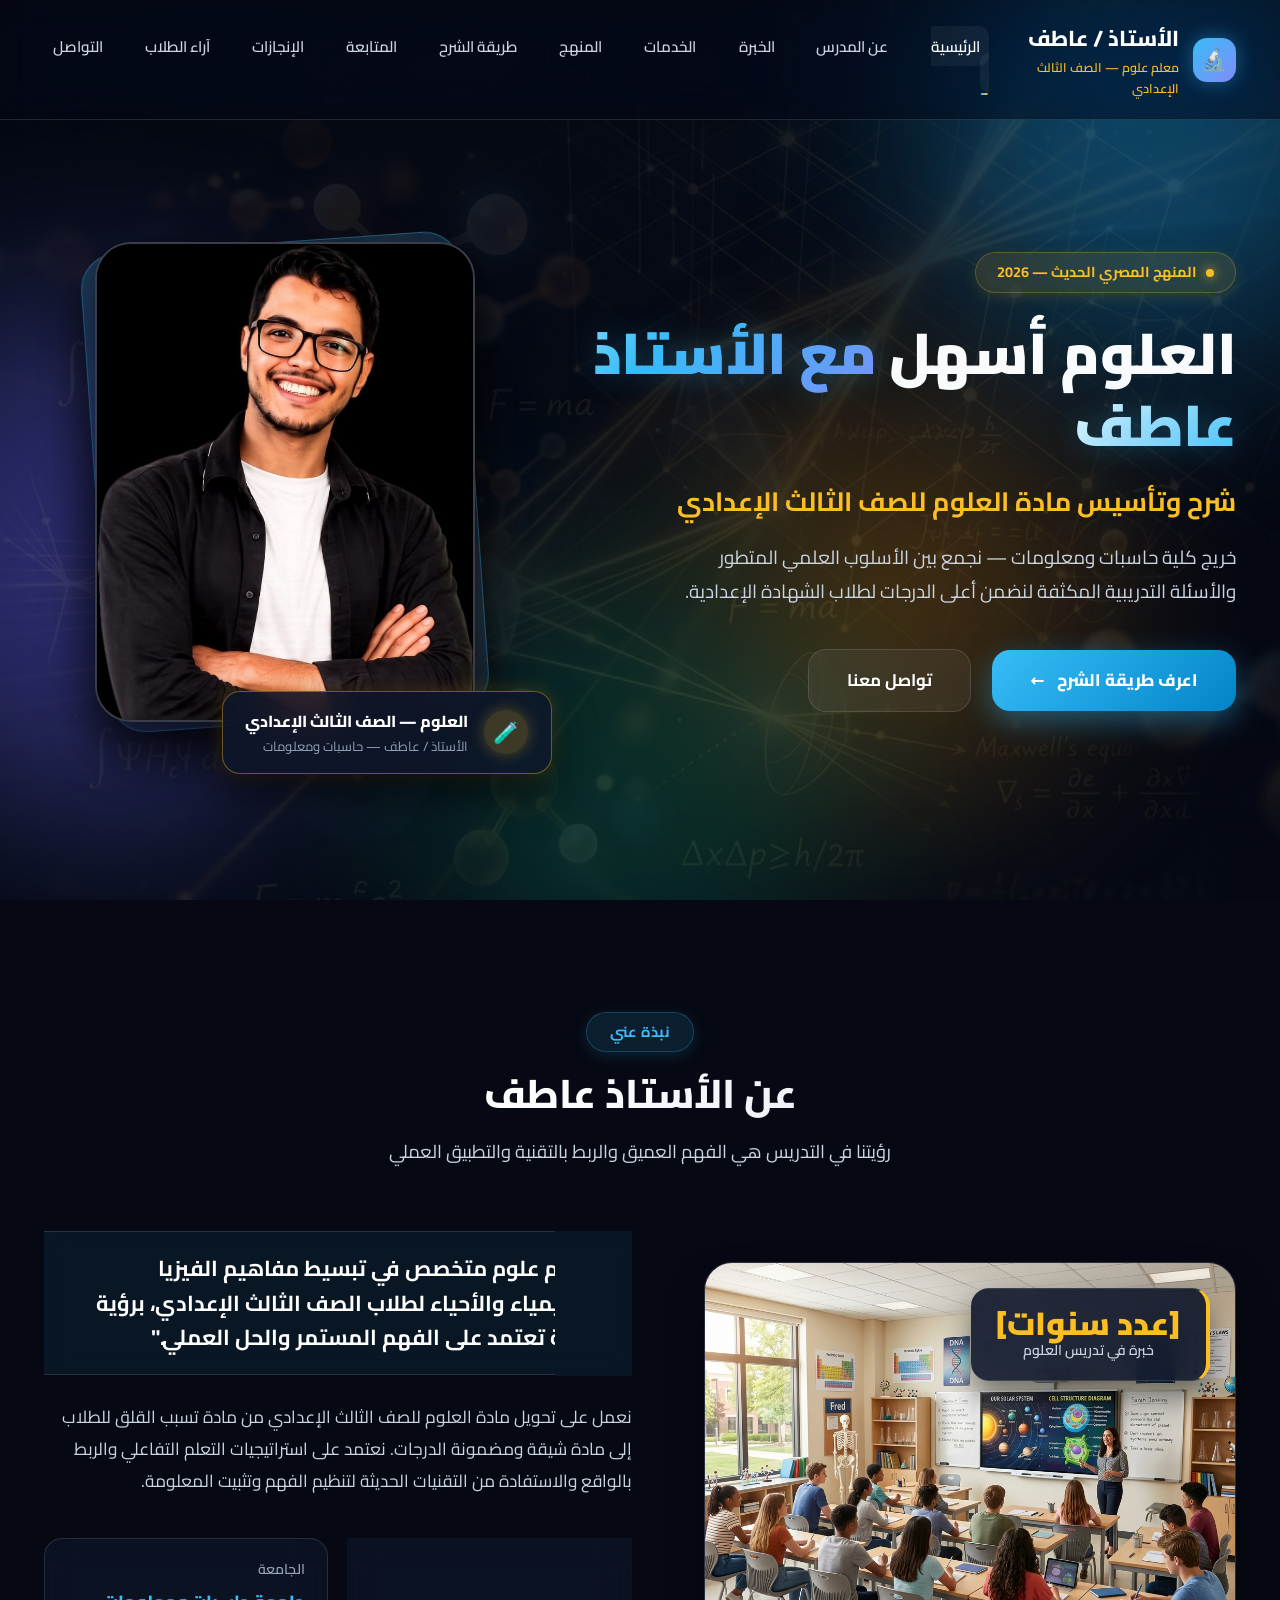
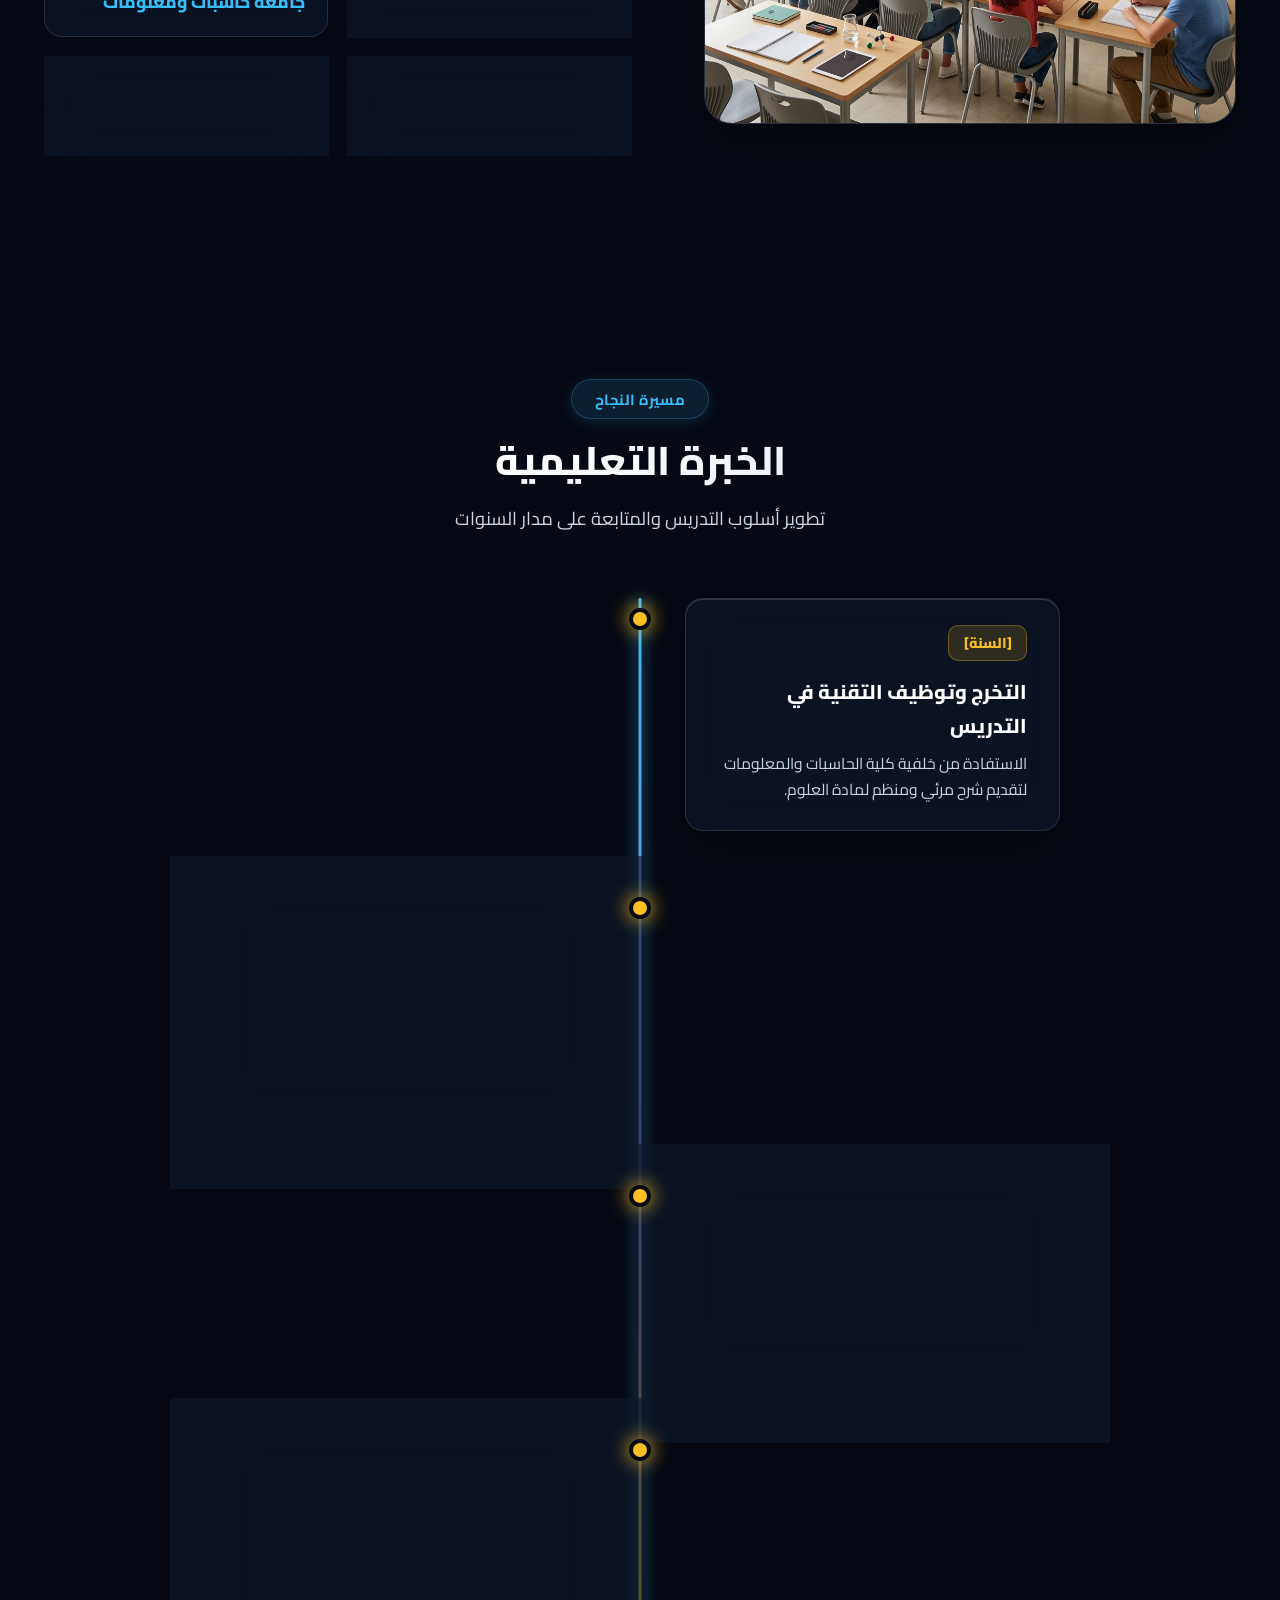
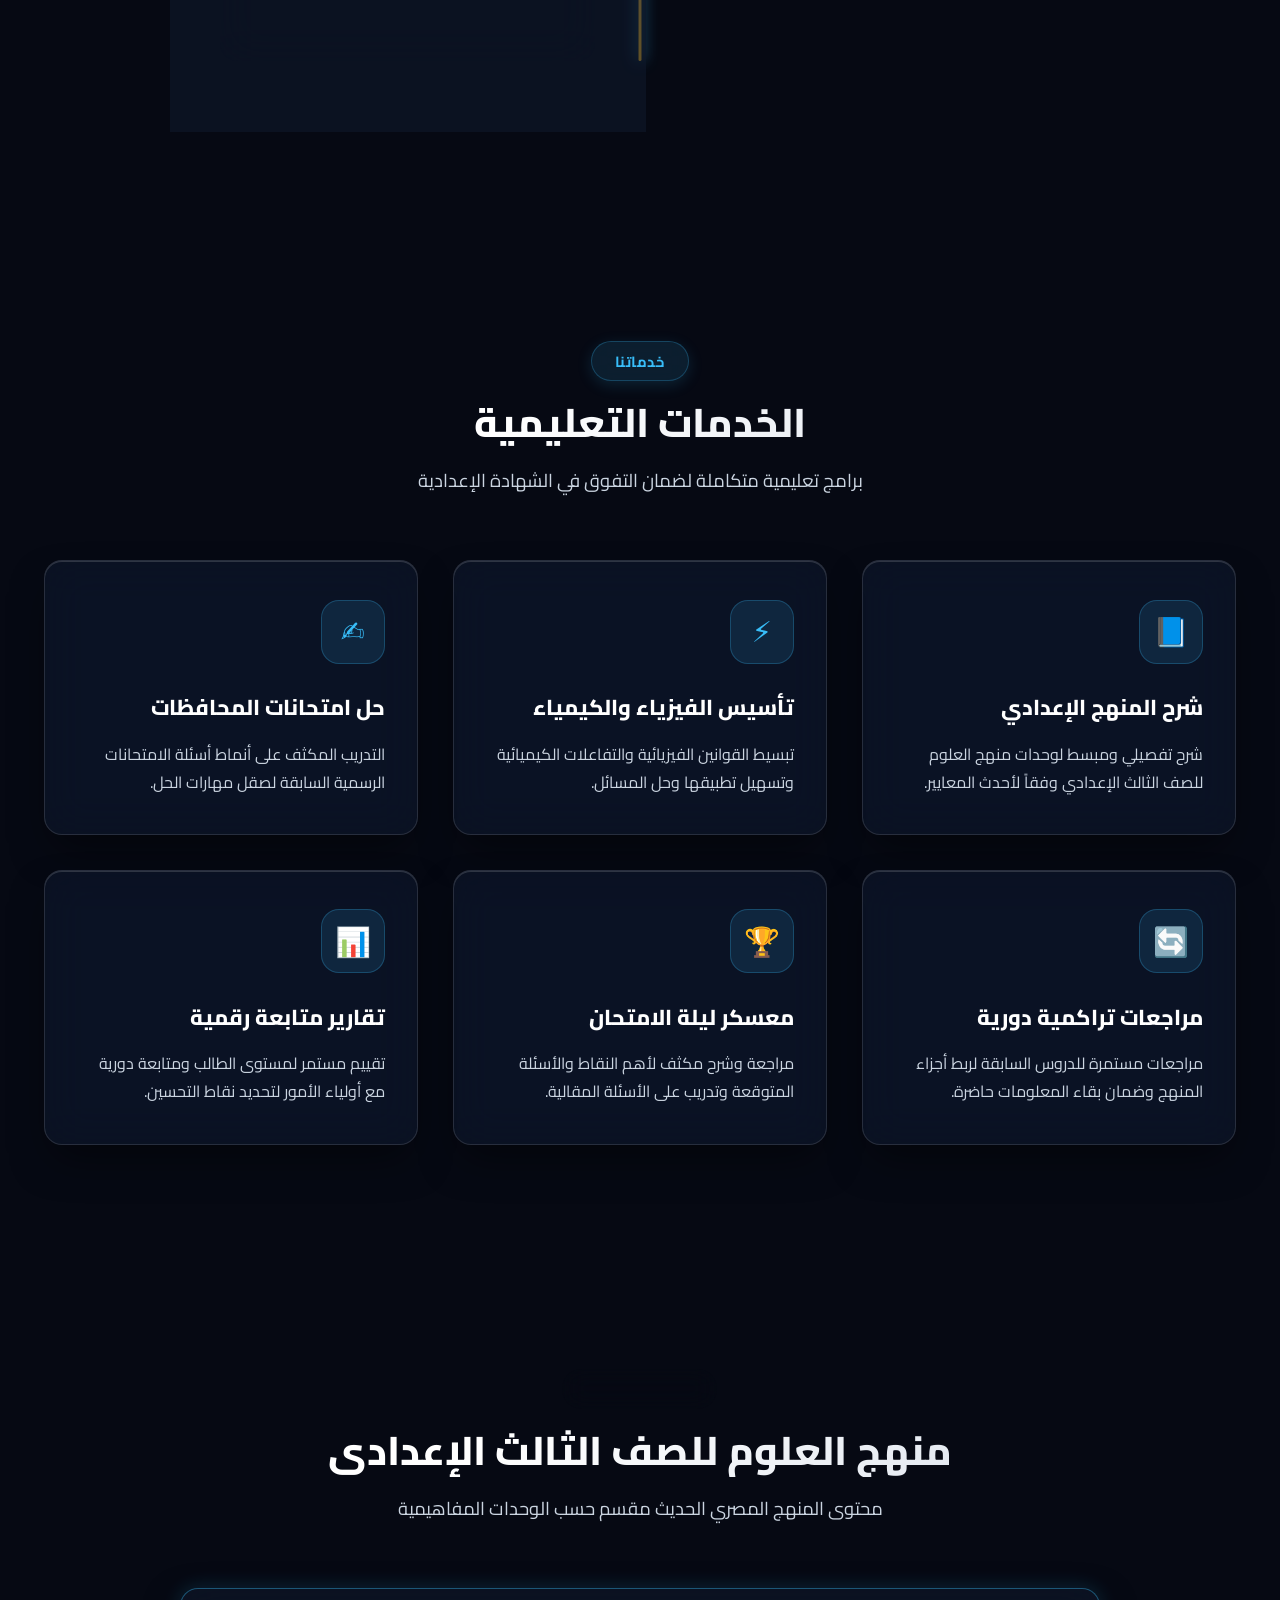
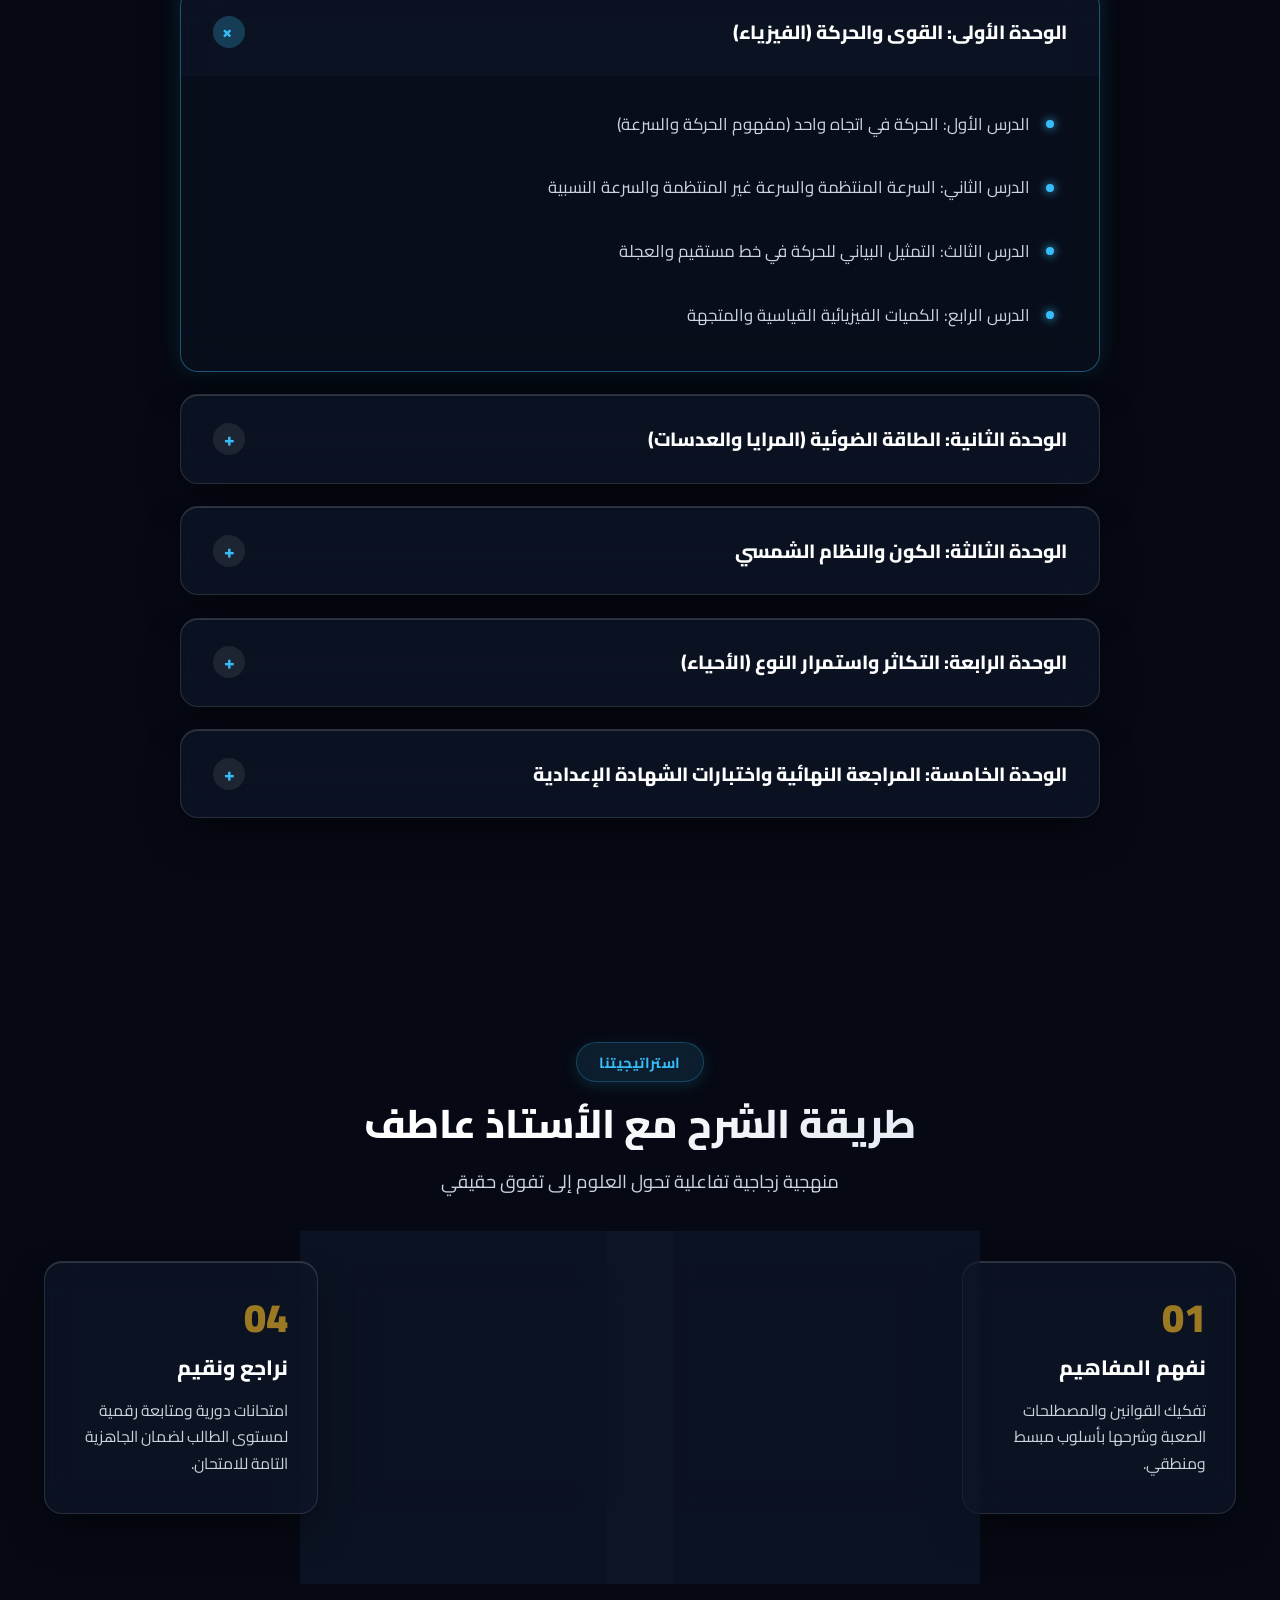
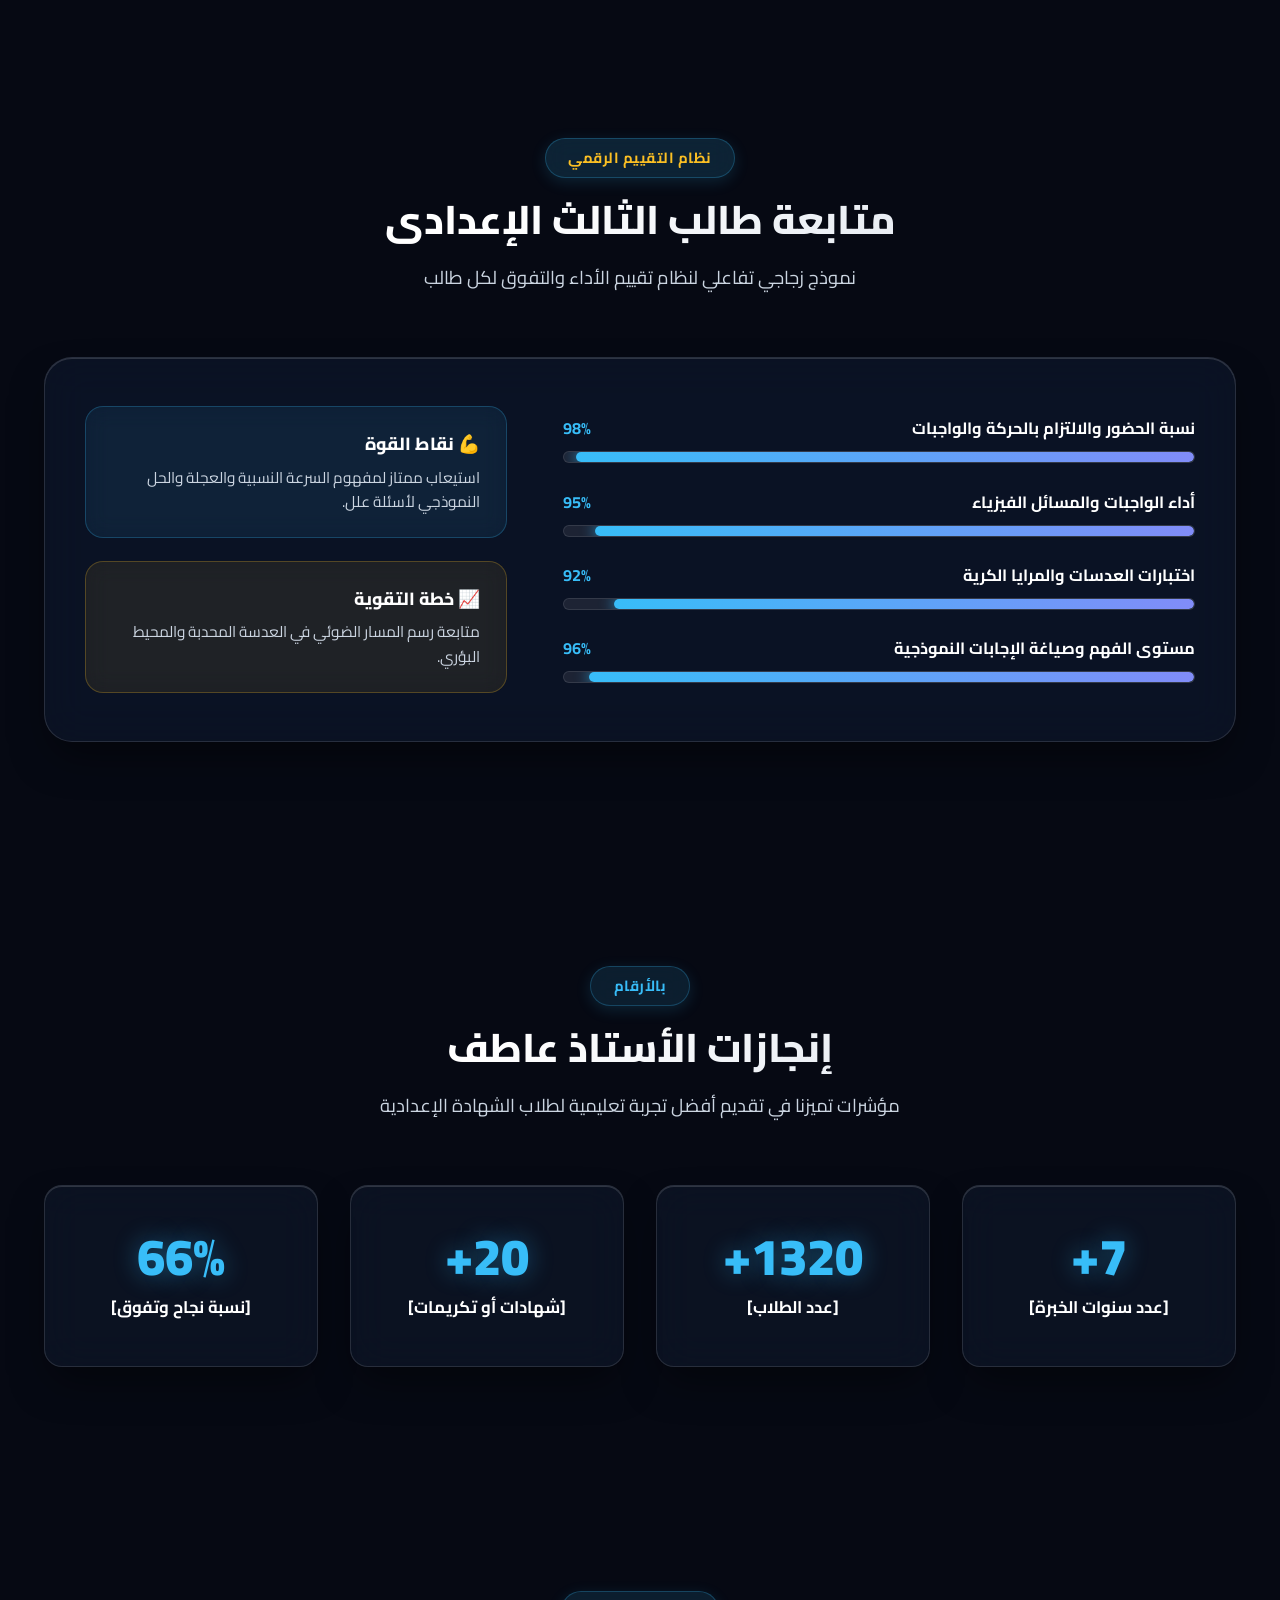
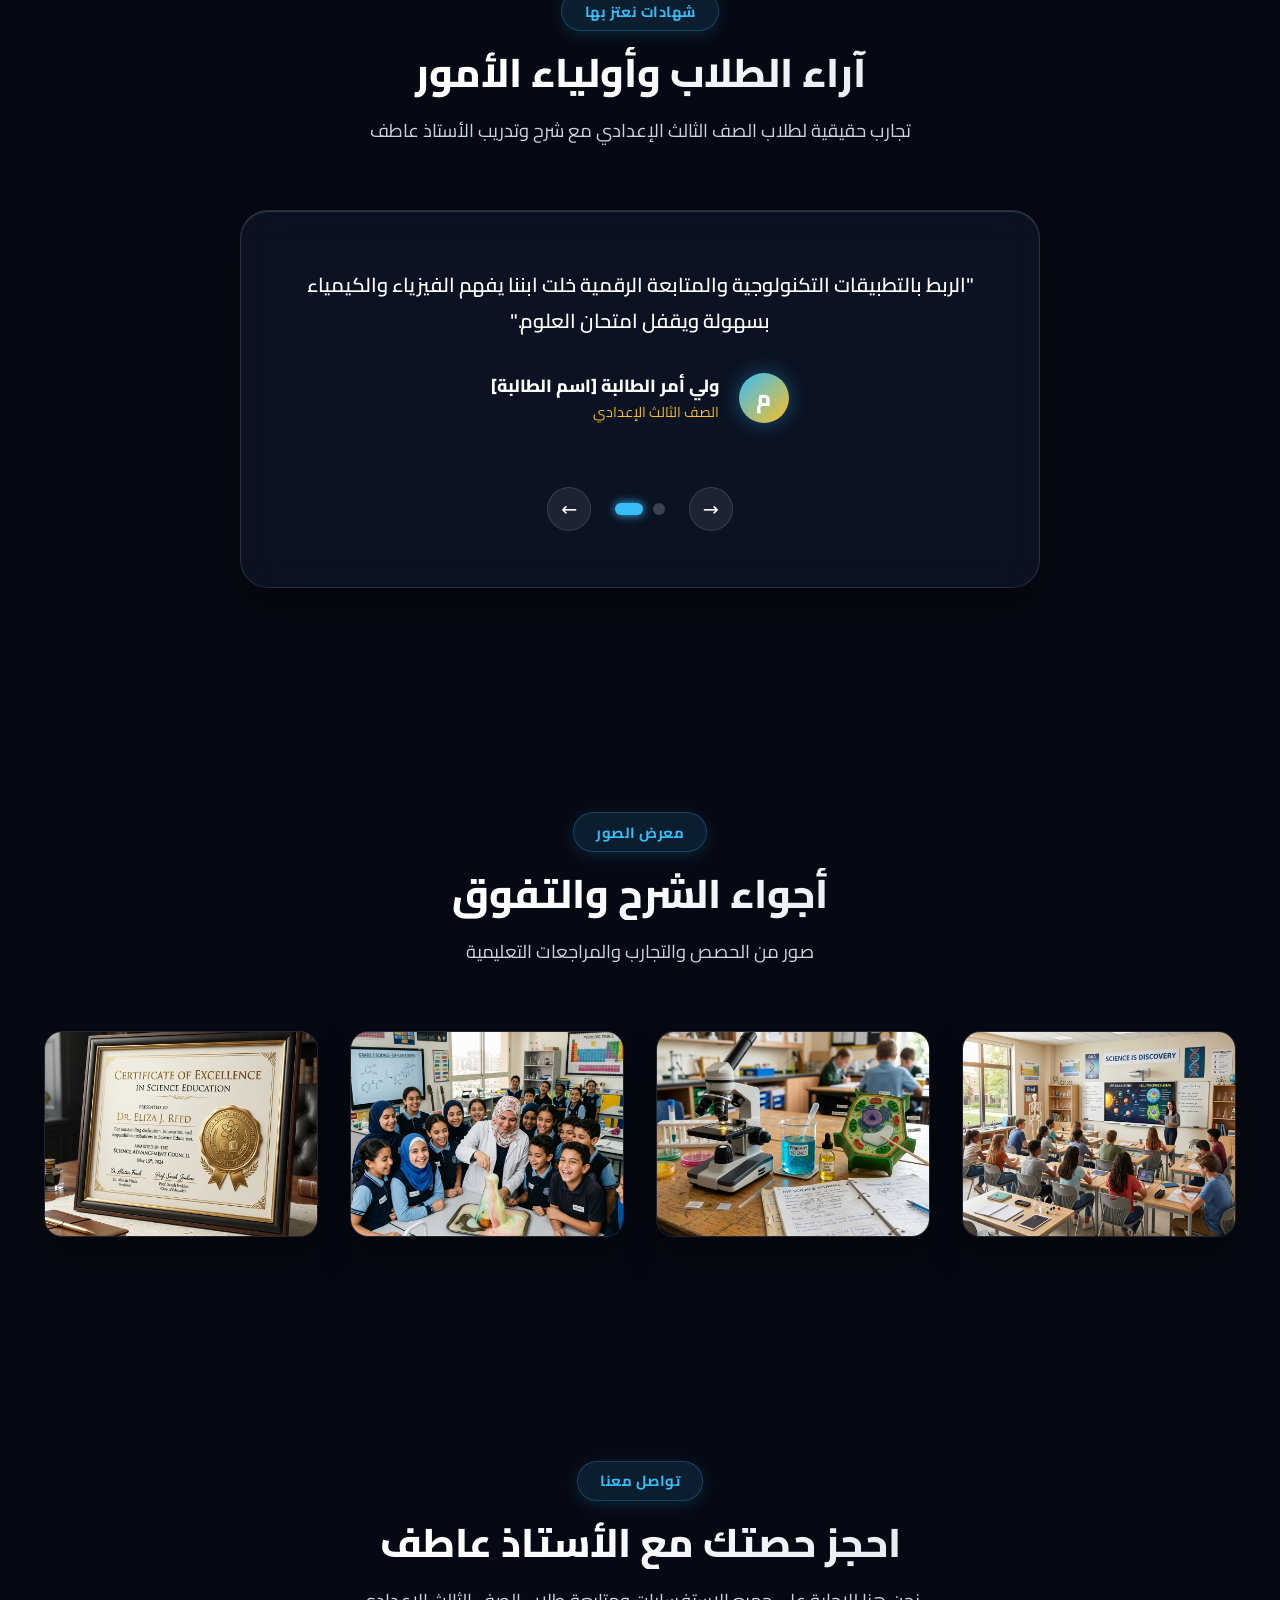
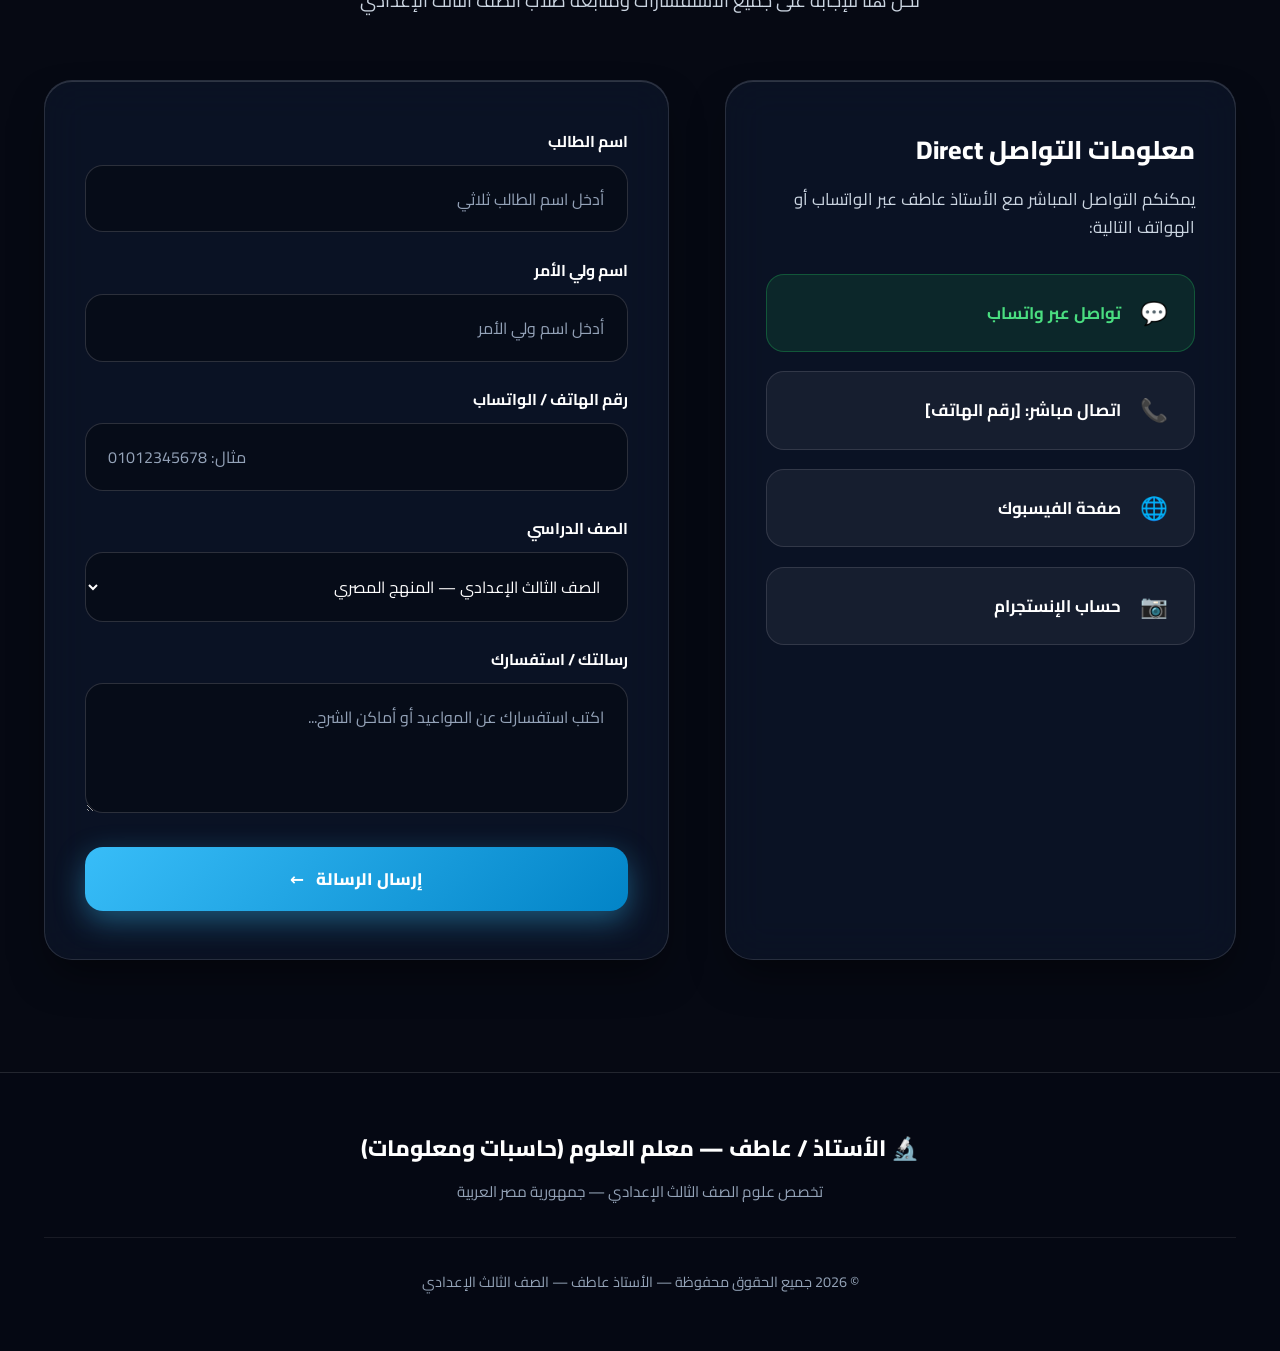
==== commit 01d49254: "style: improve code readability by adding consistent line spacing and formatting CSS values" ====
--- a/index.html
+++ b/index.html
@@ -72,7 +72,8 @@
                     شرح وتأسيس مادة العلوم للصف الثالث الإعدادي
                 </h2>
                 <p class="hero-description">
-                    خريج كلية حاسبات ومعلومات — نجمع بين الأسلوب العلمي المتطور والأسئلة التدريبية المكثفة لنضمن أعلى الدرجات لطلاب الشهادة الإعدادية.
+                    خريج كلية حاسبات ومعلومات — نجمع بين الأسلوب العلمي المتطور والأسئلة التدريبية المكثفة لنضمن أعلى
+                    الدرجات لطلاب الشهادة الإعدادية.
                 </p>
 
                 <div class="hero-actions">
@@ -123,11 +124,14 @@
 
                 <div class="about-content fade-up">
                     <div class="about-quote">
-                        "معلم علوم متخصص في تبسيط مفاهيم الفيزيا والكيمياء والأحياء لطلاب الصف الثالث الإعدادي، برؤية حديثة تعتمد على الفهم المستمر والحل العملي."
+                        "معلم علوم متخصص في تبسيط مفاهيم الفيزيا والكيمياء والأحياء لطلاب الصف الثالث الإعدادي، برؤية
+                        حديثة تعتمد على الفهم المستمر والحل العملي."
                     </div>
 
                     <p class="about-paragraph">
-                        نعمل على تحويل مادة العلوم للصف الثالث الإعدادي من مادة تسبب القلق للطلاب إلى مادة شيقة ومضمونة الدرجات. نعتمد على استراتيجيات التعلم التفاعلي والربط بالواقع والاستفادة من التقنيات الحديثة لتنظيم الفهم وتثبيت المعلومة.
+                        نعمل على تحويل مادة العلوم للصف الثالث الإعدادي من مادة تسبب القلق للطلاب إلى مادة شيقة ومضمونة
+                        الدرجات. نعتمد على استراتيجيات التعلم التفاعلي والربط بالواقع والاستفادة من التقنيات الحديثة
+                        لتنظيم الفهم وتثبيت المعلومة.
                     </p>
 
                     <div class="about-info-list">
@@ -169,7 +173,8 @@
                     <div class="timeline-content">
                         <span class="timeline-year">[السنة]</span>
                         <h3 class="timeline-title">التخرج وتوظيف التقنية في التدريس</h3>
-                        <p class="timeline-desc">الاستفادة من خلفية كلية الحاسبات والمعلومات لتقديم شرح مرئي ومنظم لمادة العلوم.</p>
+                        <p class="timeline-desc">الاستفادة من خلفية كلية الحاسبات والمعلومات لتقديم شرح مرئي ومنظم لمادة
+                            العلوم.</p>
                     </div>
                 </div>
 
@@ -187,7 +192,8 @@
                     <div class="timeline-content">
                         <span class="timeline-year">[السنة]</span>
                         <h3 class="timeline-title">إطلاق نظام المتابعة الرقمي</h3>
-                        <p class="timeline-desc">إنشاء تقارير أداء دورية واختبارات تقييمية ومتابعة دقيقة لمستوى الطالب.</p>
+                        <p class="timeline-desc">إنشاء تقارير أداء دورية واختبارات تقييمية ومتابعة دقيقة لمستوى الطالب.
+                        </p>
                     </div>
                 </div>
 
@@ -217,37 +223,43 @@
                 <div class="service-card fade-up">
                     <div class="service-icon-box">📘</div>
                     <h3 class="service-title">شرح المنهج الإعدادي</h3>
-                    <p class="service-text">شرح تفصيلي ومبسط لوحدات منهج العلوم للصف الثالث الإعدادي وفقاً لأحدث المعايير.</p>
+                    <p class="service-text">شرح تفصيلي ومبسط لوحدات منهج العلوم للصف الثالث الإعدادي وفقاً لأحدث
+                        المعايير.</p>
                 </div>
 
                 <div class="service-card fade-up">
                     <div class="service-icon-box">⚡</div>
                     <h3 class="service-title">تأسيس الفيزياء والكيمياء</h3>
-                    <p class="service-text">تبسيط القوانين الفيزيائية والتفاعلات الكيميائية وتسهيل تطبيقها وحل المسائل.</p>
+                    <p class="service-text">تبسيط القوانين الفيزيائية والتفاعلات الكيميائية وتسهيل تطبيقها وحل المسائل.
+                    </p>
                 </div>
 
                 <div class="service-card fade-up">
                     <div class="service-icon-box">✍️</div>
                     <h3 class="service-title">حل امتحانات المحافظات</h3>
-                    <p class="service-text">التدريب المكثف على أنماط أسئلة الامتحانات الرسمية السابقة لصقل مهارات الحل.</p>
+                    <p class="service-text">التدريب المكثف على أنماط أسئلة الامتحانات الرسمية السابقة لصقل مهارات الحل.
+                    </p>
                 </div>
 
                 <div class="service-card fade-up">
                     <div class="service-icon-box">🔄</div>
                     <h3 class="service-title">مراجعات تراكمية دورية</h3>
-                    <p class="service-text">مراجعات مستمرة للدروس السابقة لربط أجزاء المنهج وضمان بقاء المعلومات حاضرة.</p>
+                    <p class="service-text">مراجعات مستمرة للدروس السابقة لربط أجزاء المنهج وضمان بقاء المعلومات حاضرة.
+                    </p>
                 </div>
 
                 <div class="service-card fade-up">
                     <div class="service-icon-box">🏆</div>
                     <h3 class="service-title">معسكر ليلة الامتحان</h3>
-                    <p class="service-text">مراجعة وشرح مكثف لأهم النقاط والأسئلة المتوقعة وتدريب على الأسئلة المقالية.</p>
+                    <p class="service-text">مراجعة وشرح مكثف لأهم النقاط والأسئلة المتوقعة وتدريب على الأسئلة المقالية.
+                    </p>
                 </div>
 
                 <div class="service-card fade-up">
                     <div class="service-icon-box">📊</div>
                     <h3 class="service-title">تقارير متابعة رقمية</h3>
-                    <p class="service-text">تقييم مستمر لمستوى الطالب ومتابعة دورية مع أولياء الأمور لتحديد نقاط التحسين.</p>
+                    <p class="service-text">تقييم مستمر لمستوى الطالب ومتابعة دورية مع أولياء الأمور لتحديد نقاط
+                        التحسين.</p>
                 </div>
             </div>
         </div>
@@ -398,7 +410,8 @@
                 <div class="method-card fade-up">
                     <div class="method-step">02</div>
                     <h3 class="method-title">نوضح بالرسوم</h3>
-                    <p class="method-desc">استخدام الوسائل المرئية والرسومات التوضيحية للمرايا والعدسات والانقسام الخلوي.</p>
+                    <p class="method-desc">استخدام الوسائل المرئية والرسومات التوضيحية للمرايا والعدسات والانقسام
+                        الخلوي.</p>
                 </div>
 
                 <div class="method-card fade-up">
@@ -410,7 +423,8 @@
                 <div class="method-card fade-up">
                     <div class="method-step">04</div>
                     <h3 class="method-title">نراجع ونقيم</h3>
-                    <p class="method-desc">امتحانات دورية ومتابعة رقمية لمستوى الطالب لضمان الجاهزية التامة للامتحان.</p>
+                    <p class="method-desc">امتحانات دورية ومتابعة رقمية لمستوى الطالب لضمان الجاهزية التامة للامتحان.
+                    </p>
                 </div>
             </div>
         </div>
@@ -421,7 +435,8 @@
     <section id="followup" class="section followup">
         <div class="container">
             <div class="section-header fade-up">
-                <span class="section-tag" style="background: rgba(56, 189, 248, 0.15); color: var(--gold-accent);">نظام التقييم الرقمي</span>
+                <span class="section-tag" style="background: rgba(56, 189, 248, 0.15); color: var(--gold-accent);">نظام
+                    التقييم الرقمي</span>
                 <h2 class="section-title">متابعة طالب الثالث الإعدادي</h2>
                 <p class="section-description">نموذج زجاجي تفاعلي لنظام تقييم الأداء والتفوق لكل طالب</p>
             </div>
@@ -472,7 +487,8 @@
                 <div class="followup-notes-box">
                     <div class="followup-note-card">
                         <div class="note-card-title">💪 نقاط القوة</div>
-                        <div class="note-card-desc">استيعاب ممتاز لمفهوم السرعة النسبية والعجلة والحل النموذجي لأسئلة علل.</div>
+                        <div class="note-card-desc">استيعاب ممتاز لمفهوم السرعة النسبية والعجلة والحل النموذجي لأسئلة
+                            علل.</div>
                     </div>
 
                     <div class="followup-note-card warning">
@@ -532,7 +548,8 @@
                 <div class="testimonial-track">
                     <div class="testimonial-slide active">
                         <div class="testimonial-quote">
-                            "أسلوب الأستاذ عاطف في شرح منهج العلوم للصف الثالث الإعدادي ممتازة جداً. المسائل والقوانين بقت سهلة والحل منظم ومباشر."
+                            "أسلوب الأستاذ عاطف في شرح منهج العلوم للصف الثالث الإعدادي ممتازة جداً. المسائل والقوانين
+                            بقت سهلة والحل منظم ومباشر."
                         </div>
                         <div class="testimonial-author">
                             <div class="author-avatar">أ</div>
@@ -545,7 +562,8 @@
 
                     <div class="testimonial-slide">
                         <div class="testimonial-quote">
-                            "الربط بالتطبيقات التكنولوجية والمتابعة الرقمية خلت ابننا يفهم الفيزياء والكيمياء بسهولة ويقفل امتحان العلوم."
+                            "الربط بالتطبيقات التكنولوجية والمتابعة الرقمية خلت ابننا يفهم الفيزياء والكيمياء بسهولة
+                            ويقفل امتحان العلوم."
                         </div>
                         <div class="testimonial-author">
                             <div class="author-avatar">م</div>
@@ -624,7 +642,8 @@
             <div class="section-header fade-up">
                 <span class="section-tag">تواصل معنا</span>
                 <h2 class="section-title">احجز حصتك مع الأستاذ عاطف</h2>
-                <p class="section-description">نحن هنا للإجابة على جميع الاستفسارات ومتابعة طلاب الصف الثالث الإعدادي</p>
+                <p class="section-description">نحن هنا للإجابة على جميع الاستفسارات ومتابعة طلاب الصف الثالث الإعدادي
+                </p>
             </div>
 
             <div class="contact-grid">
@@ -635,22 +654,22 @@
                     </div>
 
                     <div class="quick-contact-list">
-                        <a href="[رابط واتساب]" target="_blank" class="quick-contact-btn whatsapp">
+                        <a href="https://q.me-qr.com/dmcfafr2" target="_blank" class="quick-contact-btn whatsapp">
                             <span class="quick-contact-icon">💬</span>
                             <span>تواصل عبر واتساب</span>
                         </a>
 
-                        <a href="tel:[رابط هاتف]" class="quick-contact-btn">
+                        <a href="tel:+201034707097" class="quick-contact-btn">
                             <span class="quick-contact-icon">📞</span>
                             <span>اتصال مباشر: [رقم الهاتف]</span>
                         </a>
 
-                        <a href="[رابط فيسبوك]" target="_blank" class="quick-contact-btn">
+                        <a href="https://q.me-qr.com/xggfrgsx" target="_blank" class="quick-contact-btn">
                             <span class="quick-contact-icon">🌐</span>
                             <span>صفحة الفيسبوك</span>
                         </a>
 
-                        <a href="[رابط إنستجرام]" target="_blank" class="quick-contact-btn">
+                        <a href="https://q.me-qr.com/rpdyw9b5" target="_blank" class="quick-contact-btn">
                             <span class="quick-contact-icon">📷</span>
                             <span>حساب الإنستجرام</span>
                         </a>
--- a/style.css
+++ b/style.css
@@ -12,7 +12,7 @@
     --bg-dark-alt: #0a0e1a;
     --bg-card: rgba(15, 23, 42, 0.65);
     --bg-card-hover: rgba(26, 38, 66, 0.75);
-    
+
     /* Neon Liquid Accents */
     --cyan-accent: #38bdf8;
     --cyan-glow: rgba(56, 189, 248, 0.35);
@@ -20,24 +20,24 @@
     --gold-accent: #fbbf24;
     --gold-glow: rgba(251, 191, 36, 0.35);
     --emerald-accent: #34d399;
-    
+
     /* Text Colors */
     --text-primary: #f8fafc;
     --text-muted: #cbd5e1;
     --text-light: #94a3b8;
-    
+
     /* Glass Borders & Shadows */
     --glass-border: 1px solid rgba(255, 255, 255, 0.12);
     --glass-border-bright: 1px solid rgba(56, 189, 248, 0.4);
     --glass-shadow: 0 20px 40px -10px rgba(0, 0, 0, 0.5), inset 0 1px 0 rgba(255, 255, 255, 0.15);
     --glass-glow-shadow: 0 0 30px rgba(56, 189, 248, 0.25);
-    
+
     /* Radius & Physics */
     --radius-sm: 10px;
     --radius-md: 18px;
     --radius-lg: 28px;
     --radius-full: 9999px;
-    
+
     --font-main: 'Cairo', 'Tajawal', system-ui, -apple-system, sans-serif;
     --transition-fast: 0.25s cubic-bezier(0.4, 0, 0.2, 1);
     --transition-normal: 0.4s cubic-bezier(0.16, 1, 0.3, 1);
@@ -136,9 +136,11 @@
     0% {
         transform: translate(0px, 0px) scale(1);
     }
+
     50% {
         transform: translate(60px, 40px) scale(1.15);
     }
+
     100% {
         transform: translate(-40px, 80px) scale(0.9);
     }
@@ -451,7 +453,7 @@
     left: -50%;
     width: 200%;
     height: 200%;
-    background: radial-gradient(circle, rgba(255,255,255,0.3) 0%, transparent 60%);
+    background: radial-gradient(circle, rgba(255, 255, 255, 0.3) 0%, transparent 60%);
     opacity: 0;
     transition: opacity var(--transition-fast);
 }
@@ -575,6 +577,7 @@
     0% {
         transform: rotate(-4deg) translateY(0px);
     }
+
     100% {
         transform: rotate(-2deg) translateY(-14px);
     }
@@ -584,6 +587,7 @@
     0% {
         transform: translateY(0px);
     }
+
     100% {
         transform: translateY(-10px);
     }
@@ -1596,6 +1600,7 @@
 
 /* ==================== RESPONSIVE MEDIA QUERIES ==================== */
 @media (max-width: 1024px) {
+
     .hero-grid,
     .about-grid,
     .contact-grid,
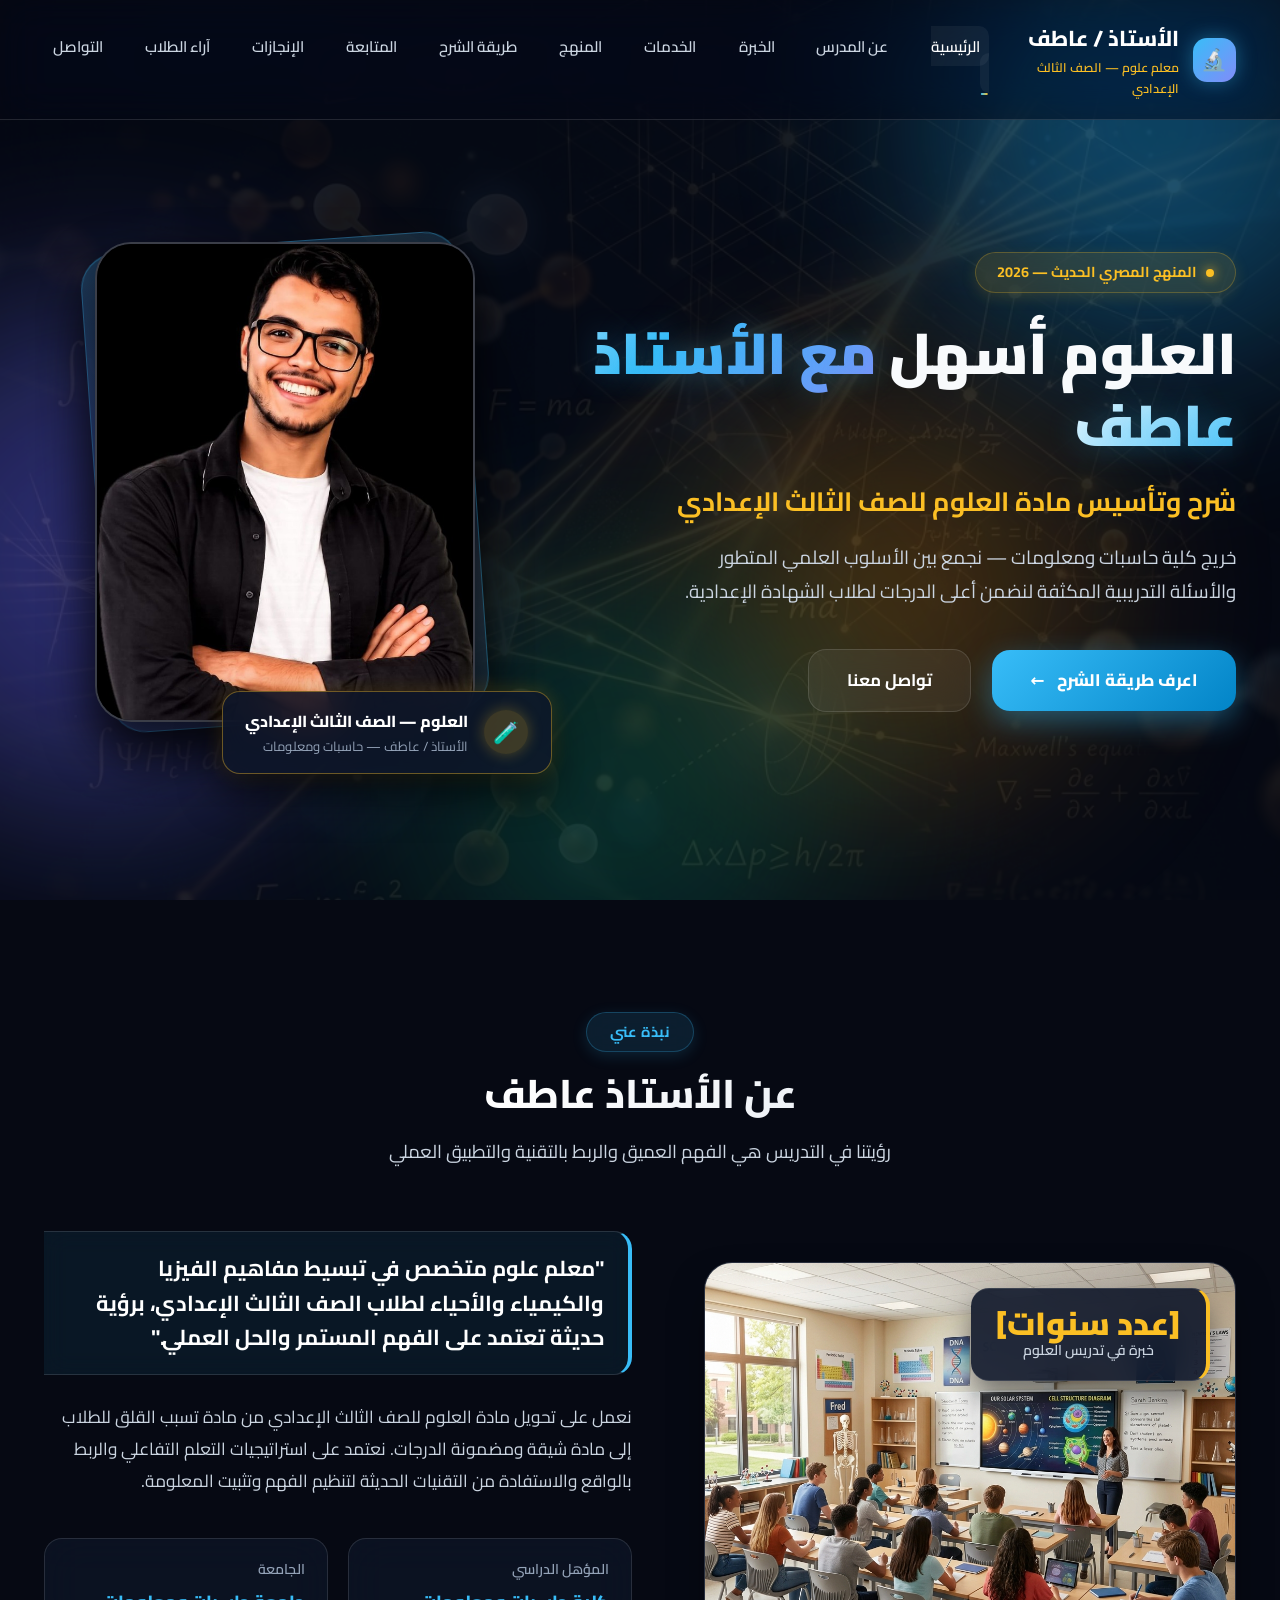
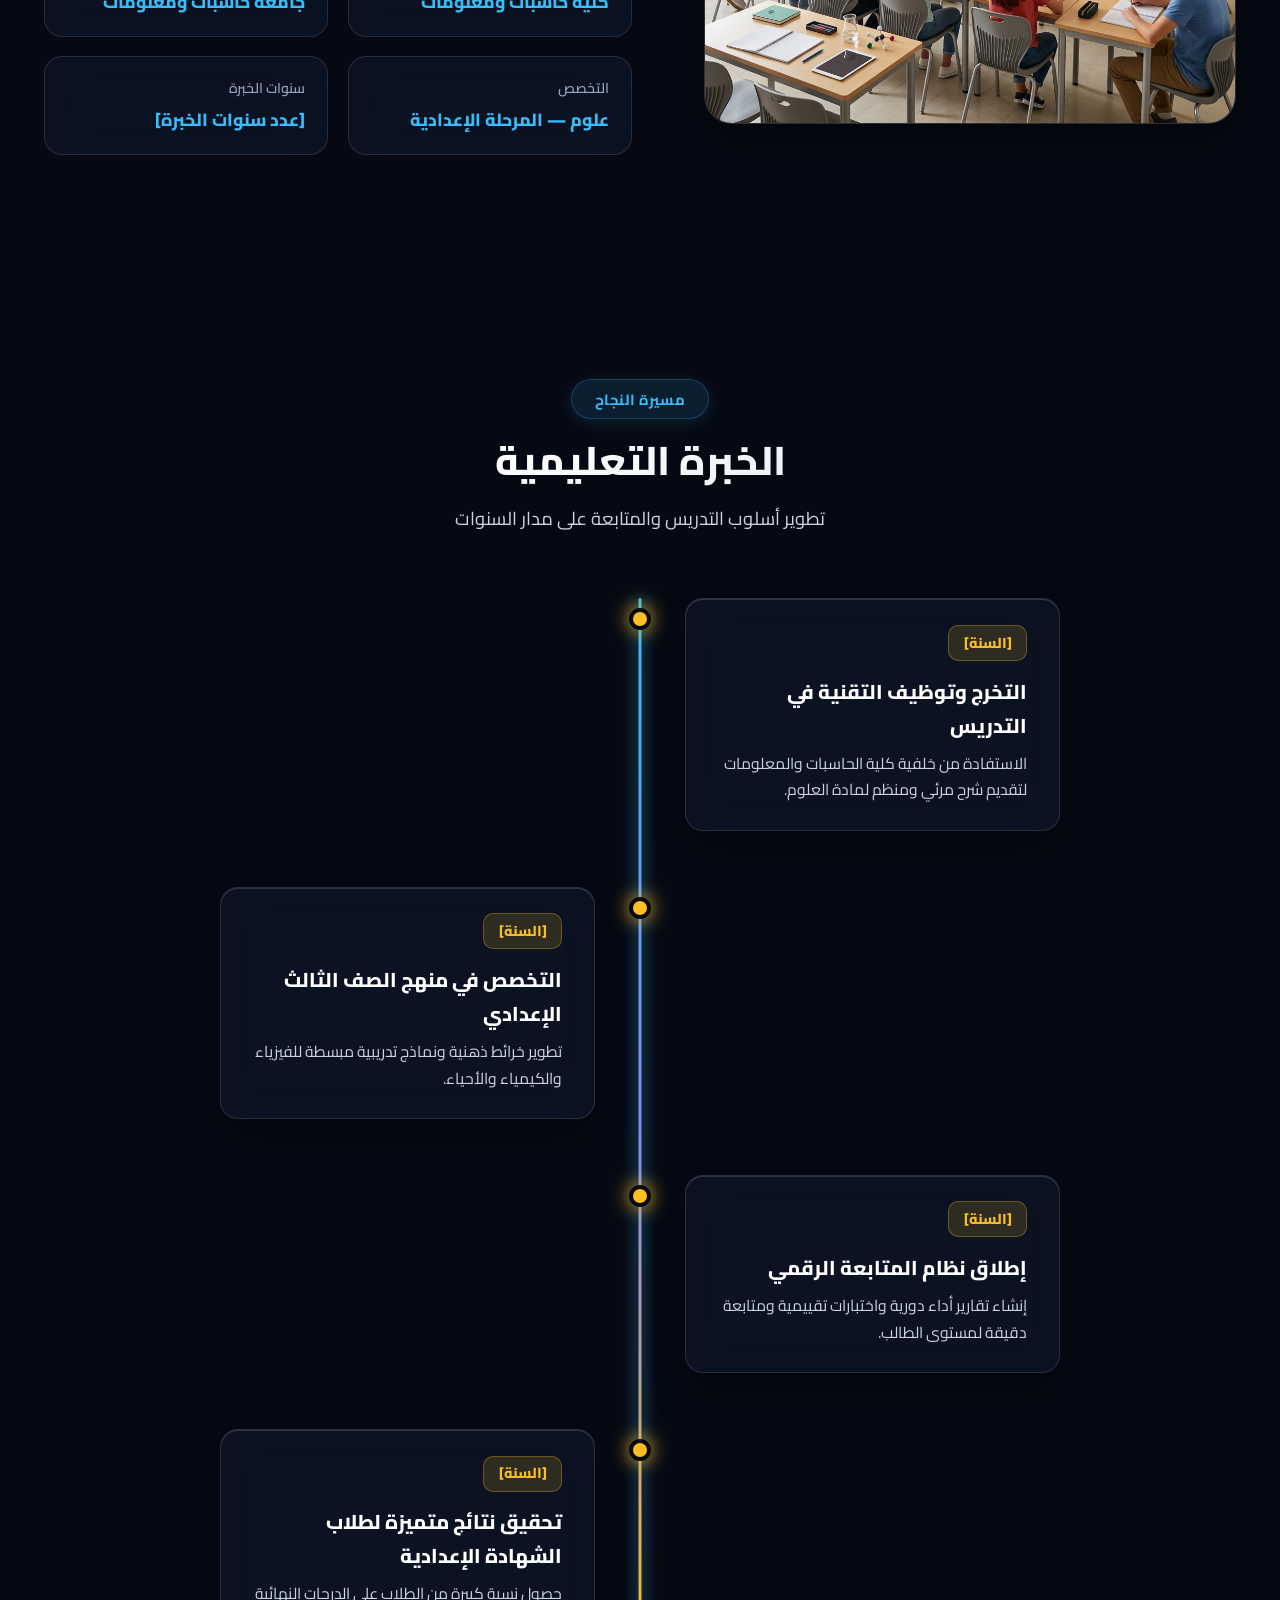
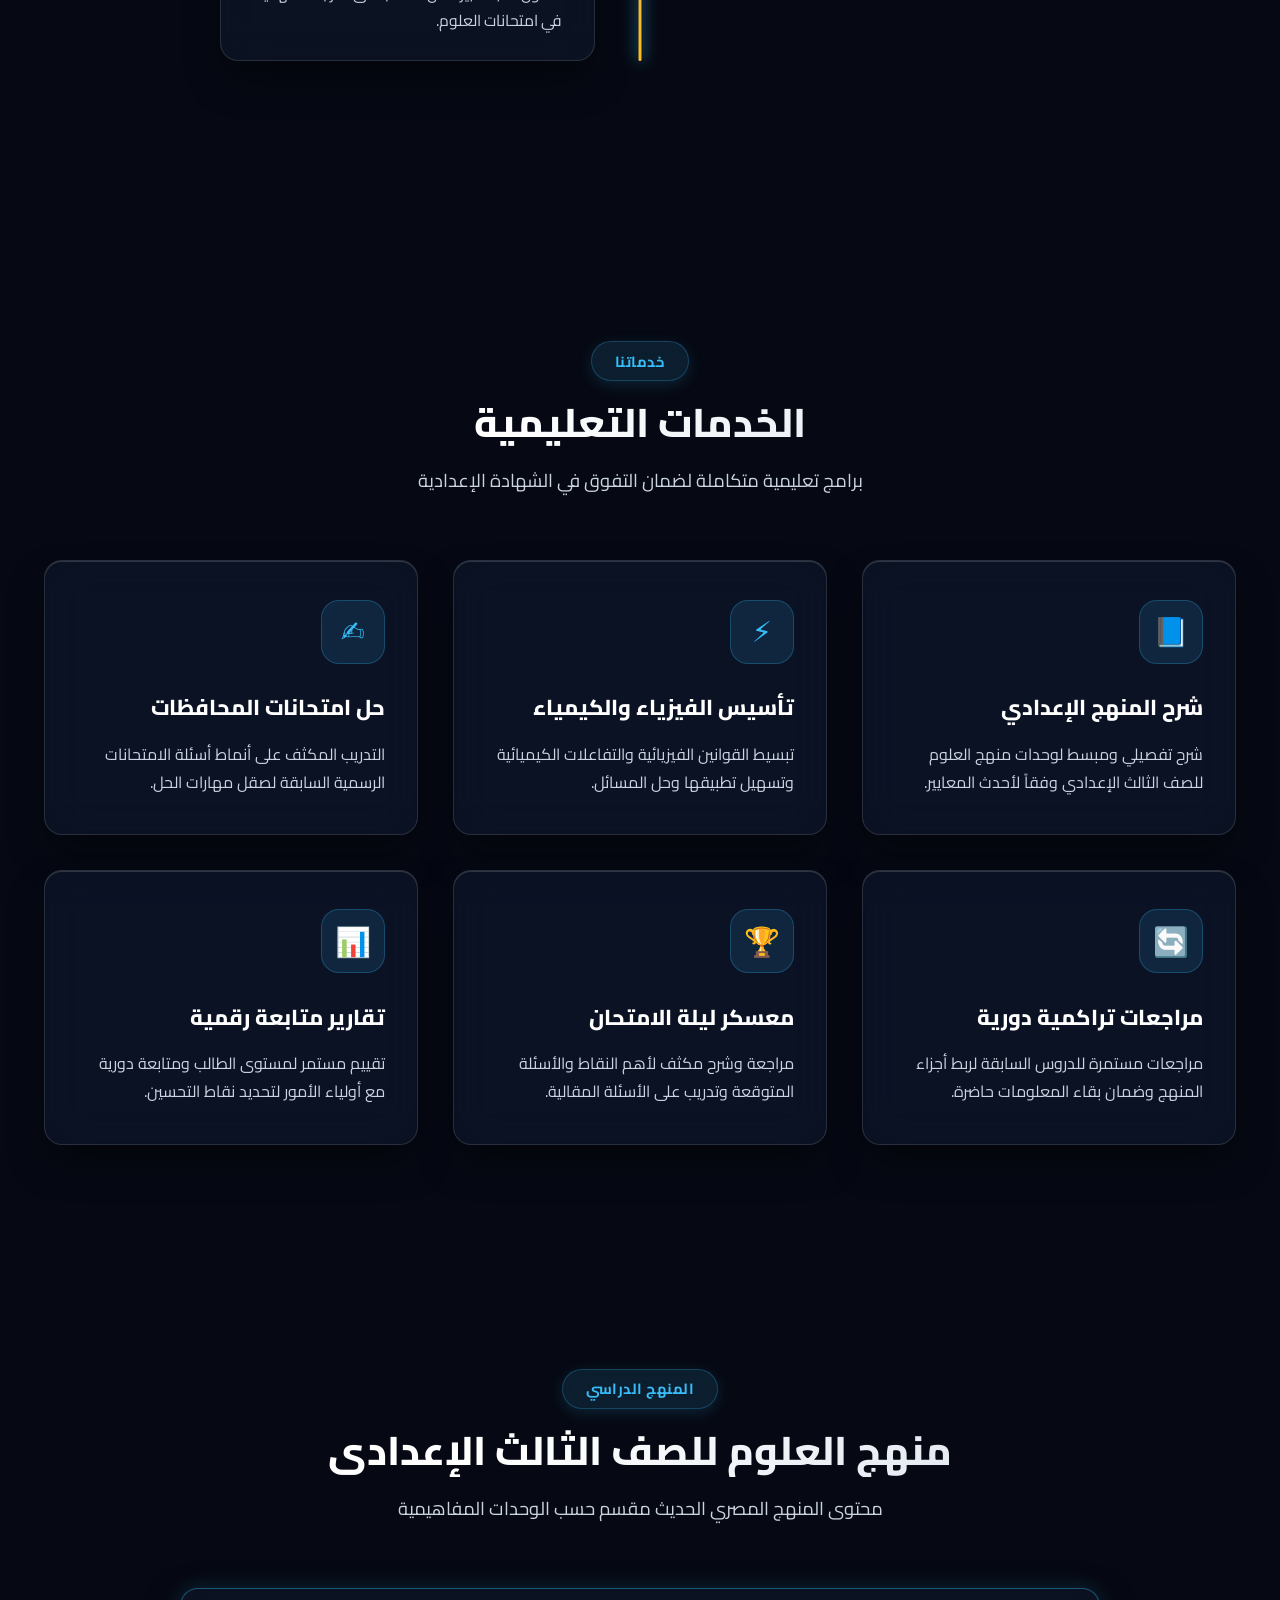
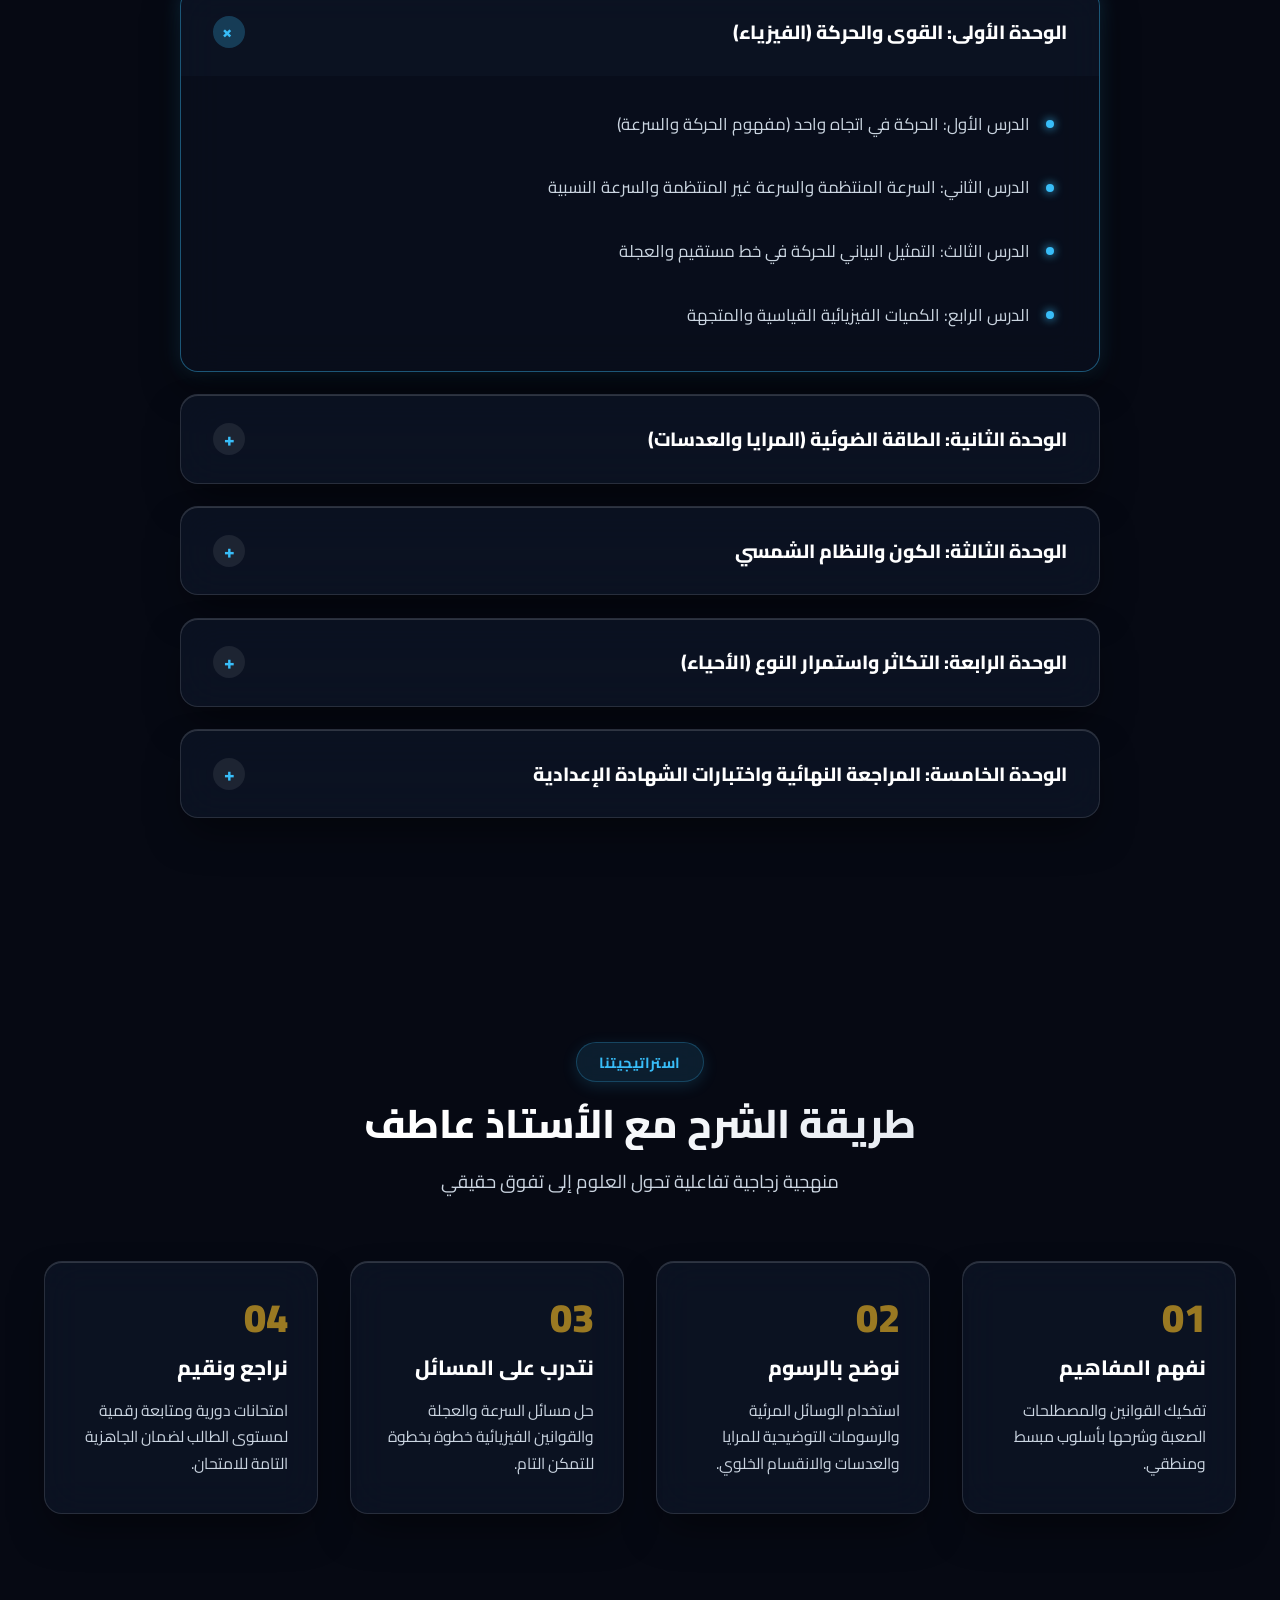
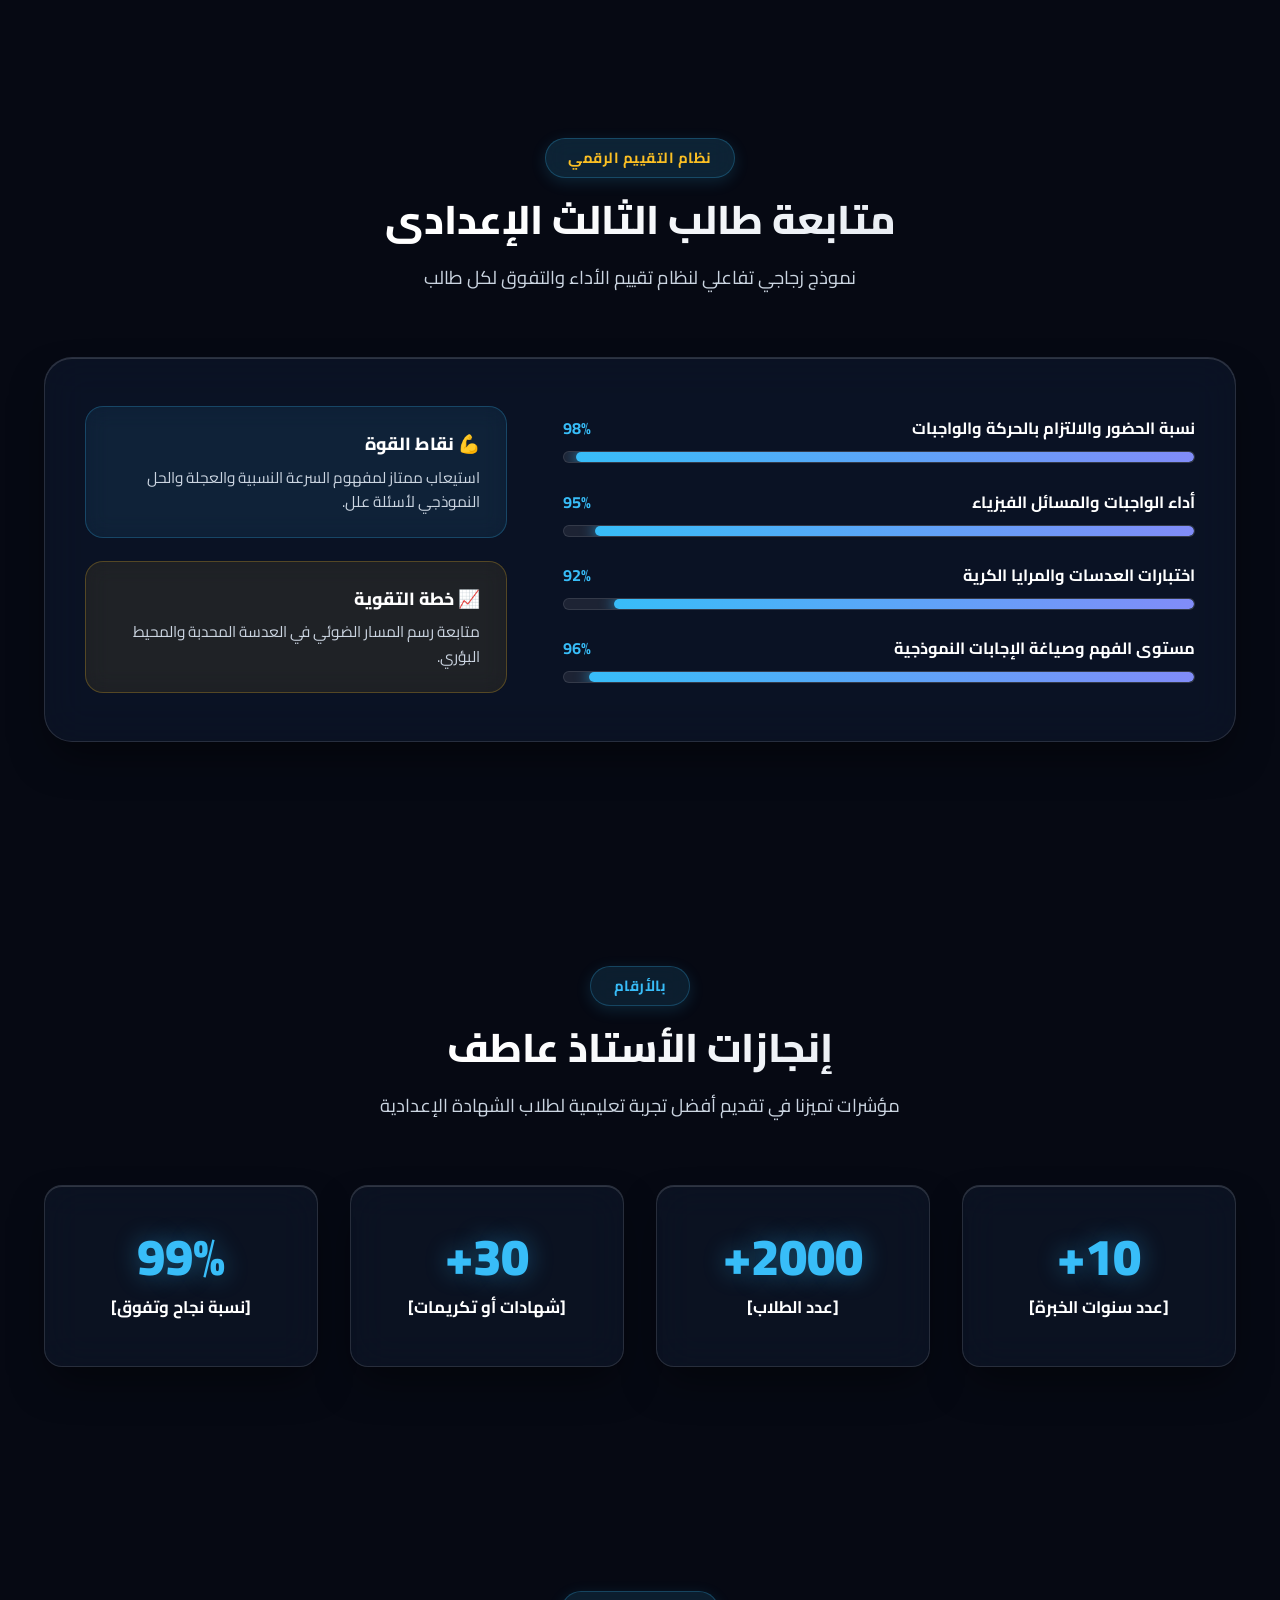
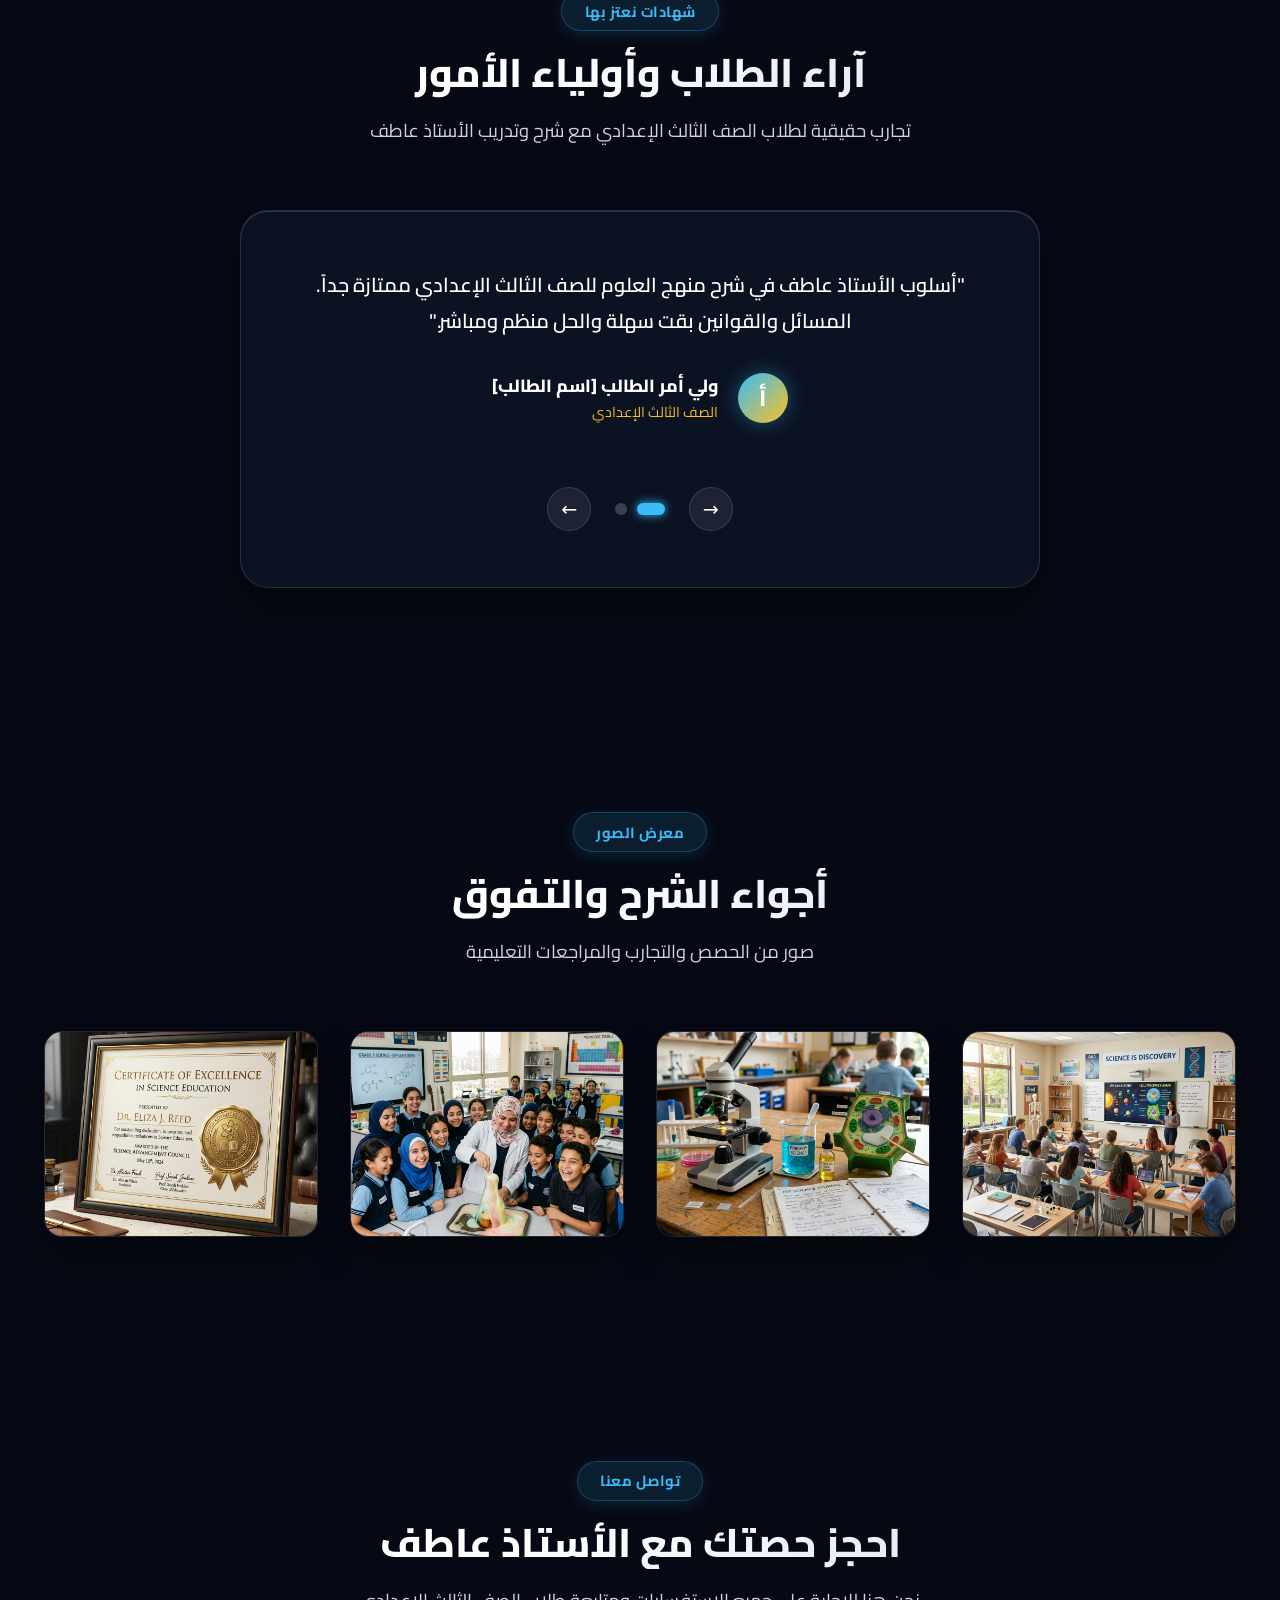
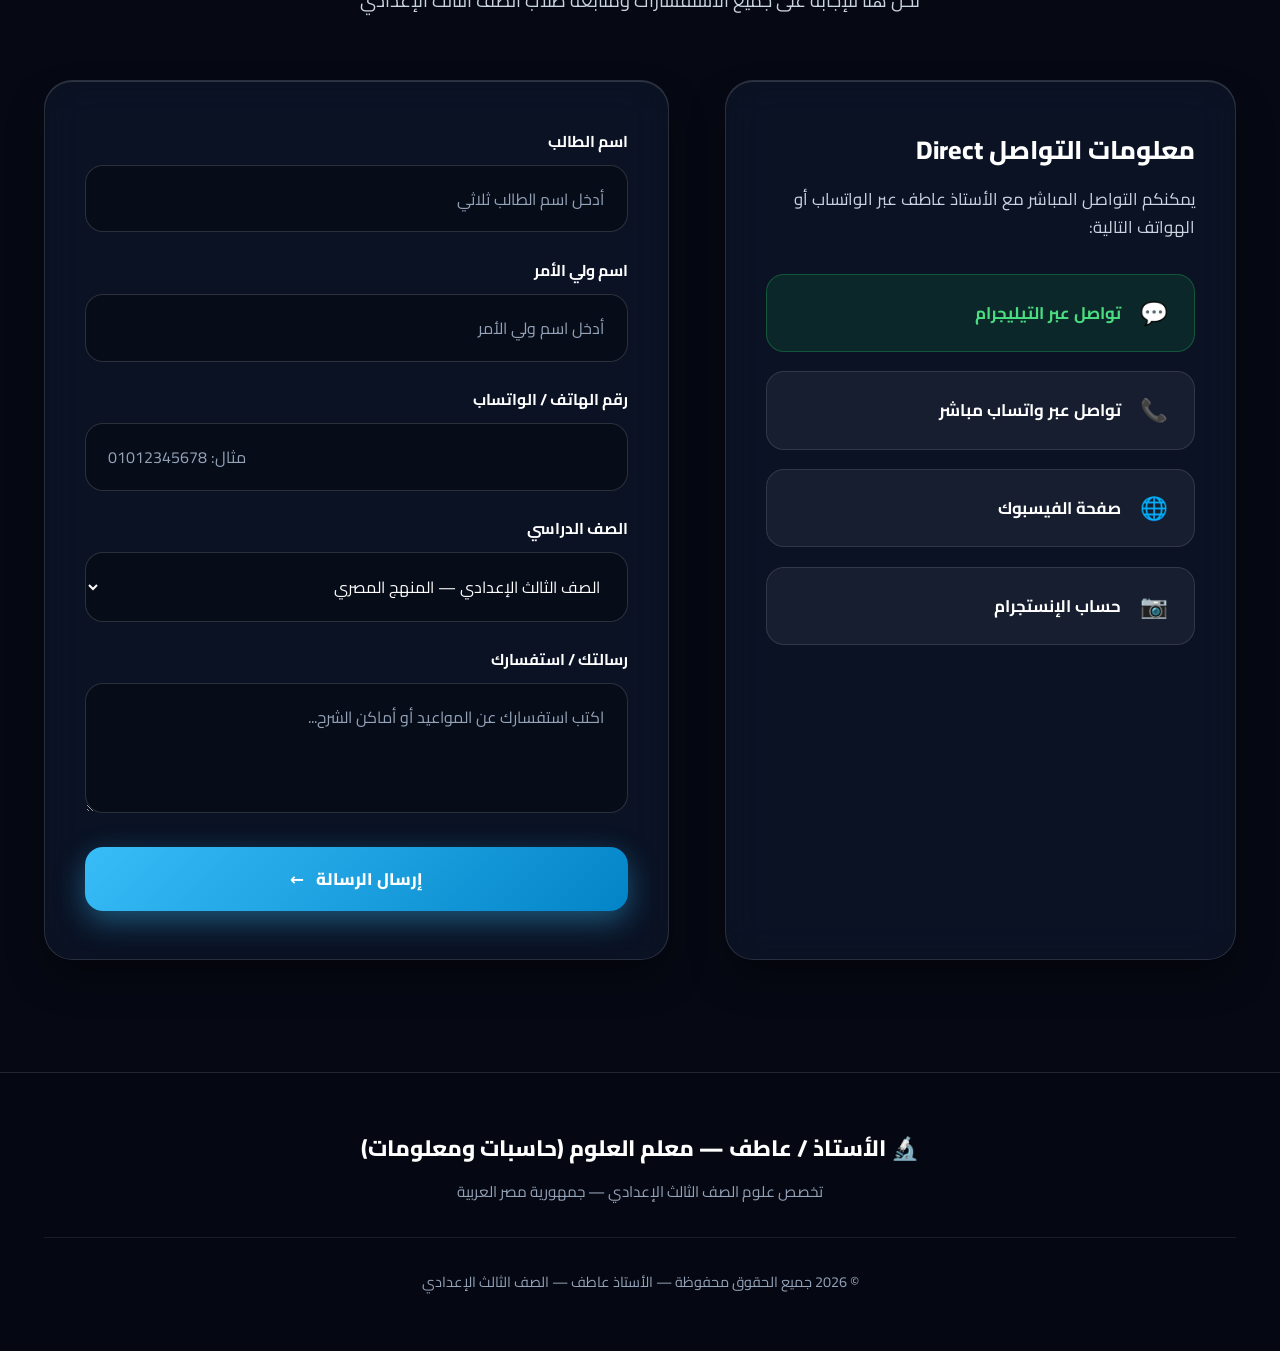
==== commit d882df24: "refactor: update index.html structure and content alignment" ====
--- a/index.html
+++ b/index.html
@@ -654,14 +654,14 @@
                     </div>
 
                     <div class="quick-contact-list">
-                        <a href="https://q.me-qr.com/dmcfafr2" target="_blank" class="quick-contact-btn whatsapp">
+                        <a href="@ENGATEF2121" target="_blank" class="quick-contact-btn whatsapp">
                             <span class="quick-contact-icon">💬</span>
-                            <span>تواصل عبر واتساب</span>
+                            <span>تواصل عبر التيليجرام</span>
                         </a>
 
-                        <a href="tel:+201034707097" class="quick-contact-btn">
+                        <a href="https://wa.me/+201034707097" class="quick-contact-btn">
                             <span class="quick-contact-icon">📞</span>
-                            <span>اتصال مباشر: [رقم الهاتف]</span>
+                            <span>تواصل عبر واتساب مباشر</span>
                         </a>
 
                         <a href="https://q.me-qr.com/xggfrgsx" target="_blank" class="quick-contact-btn">
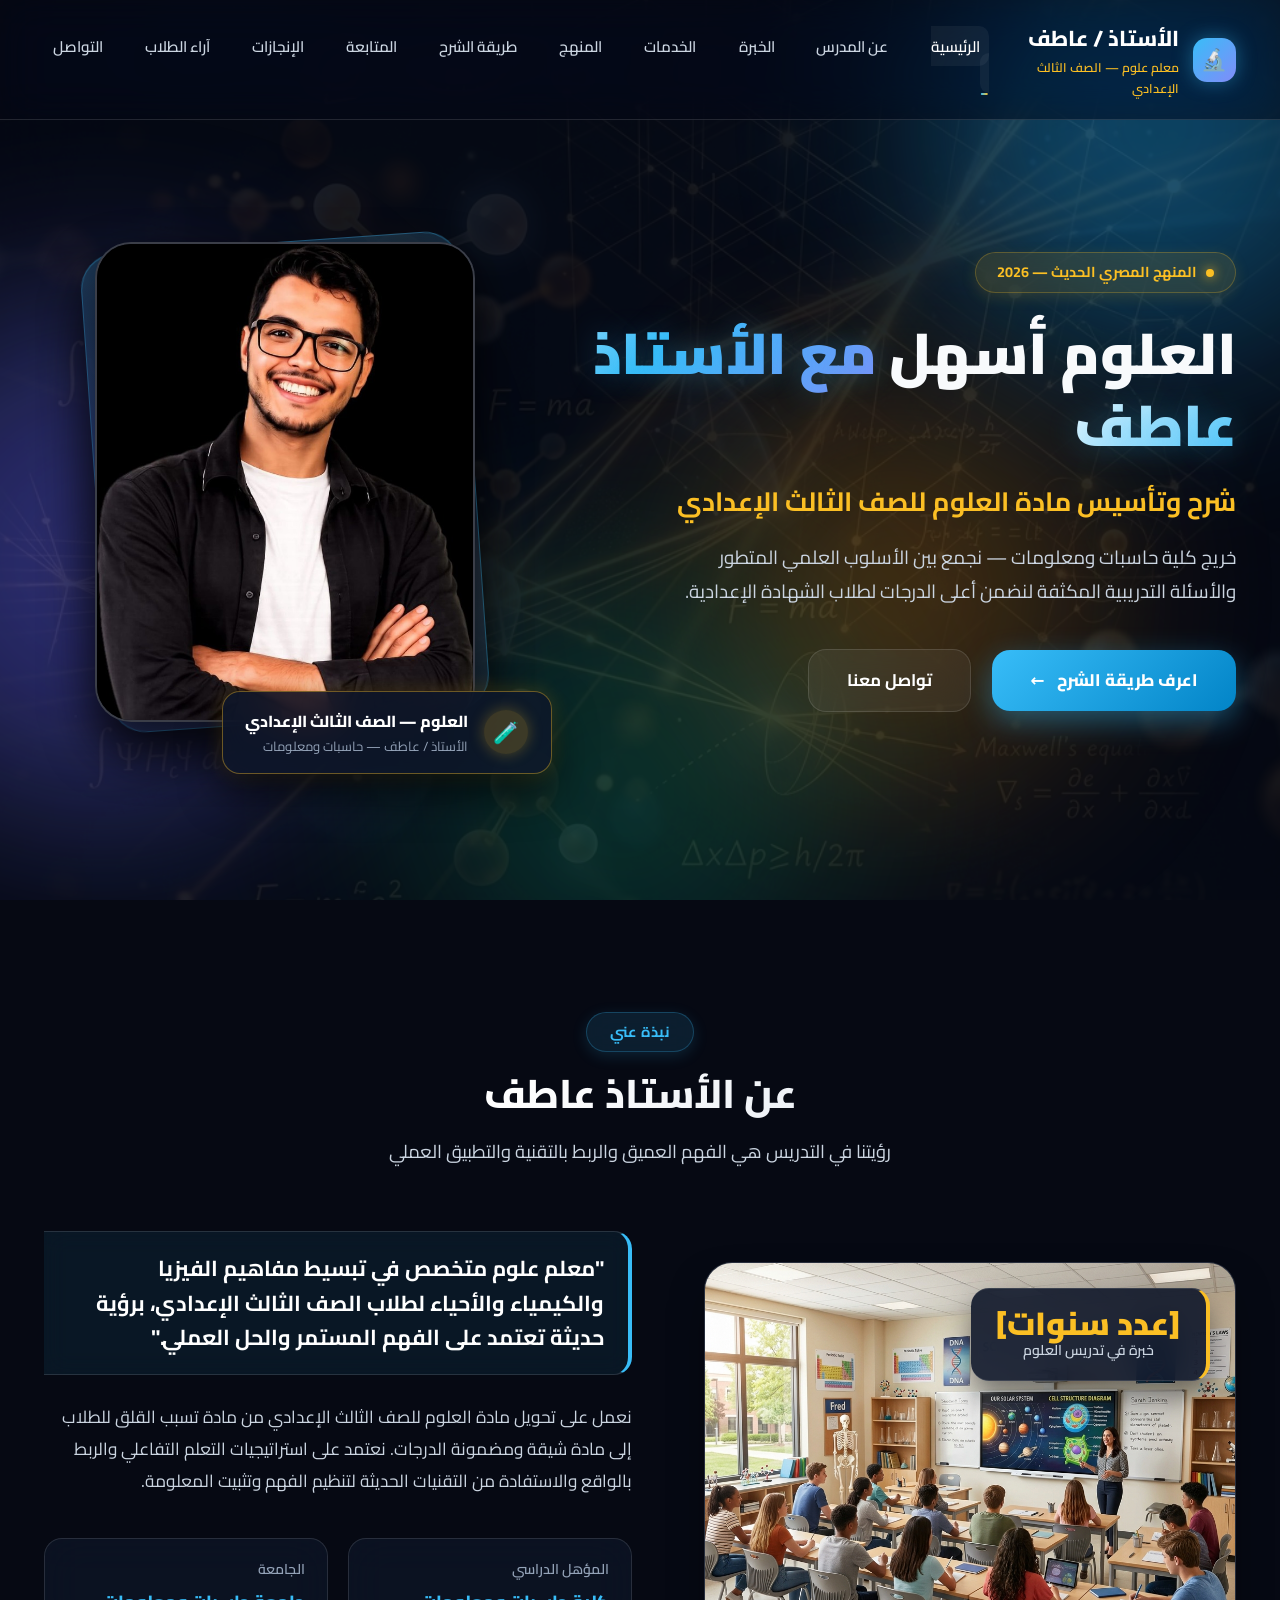
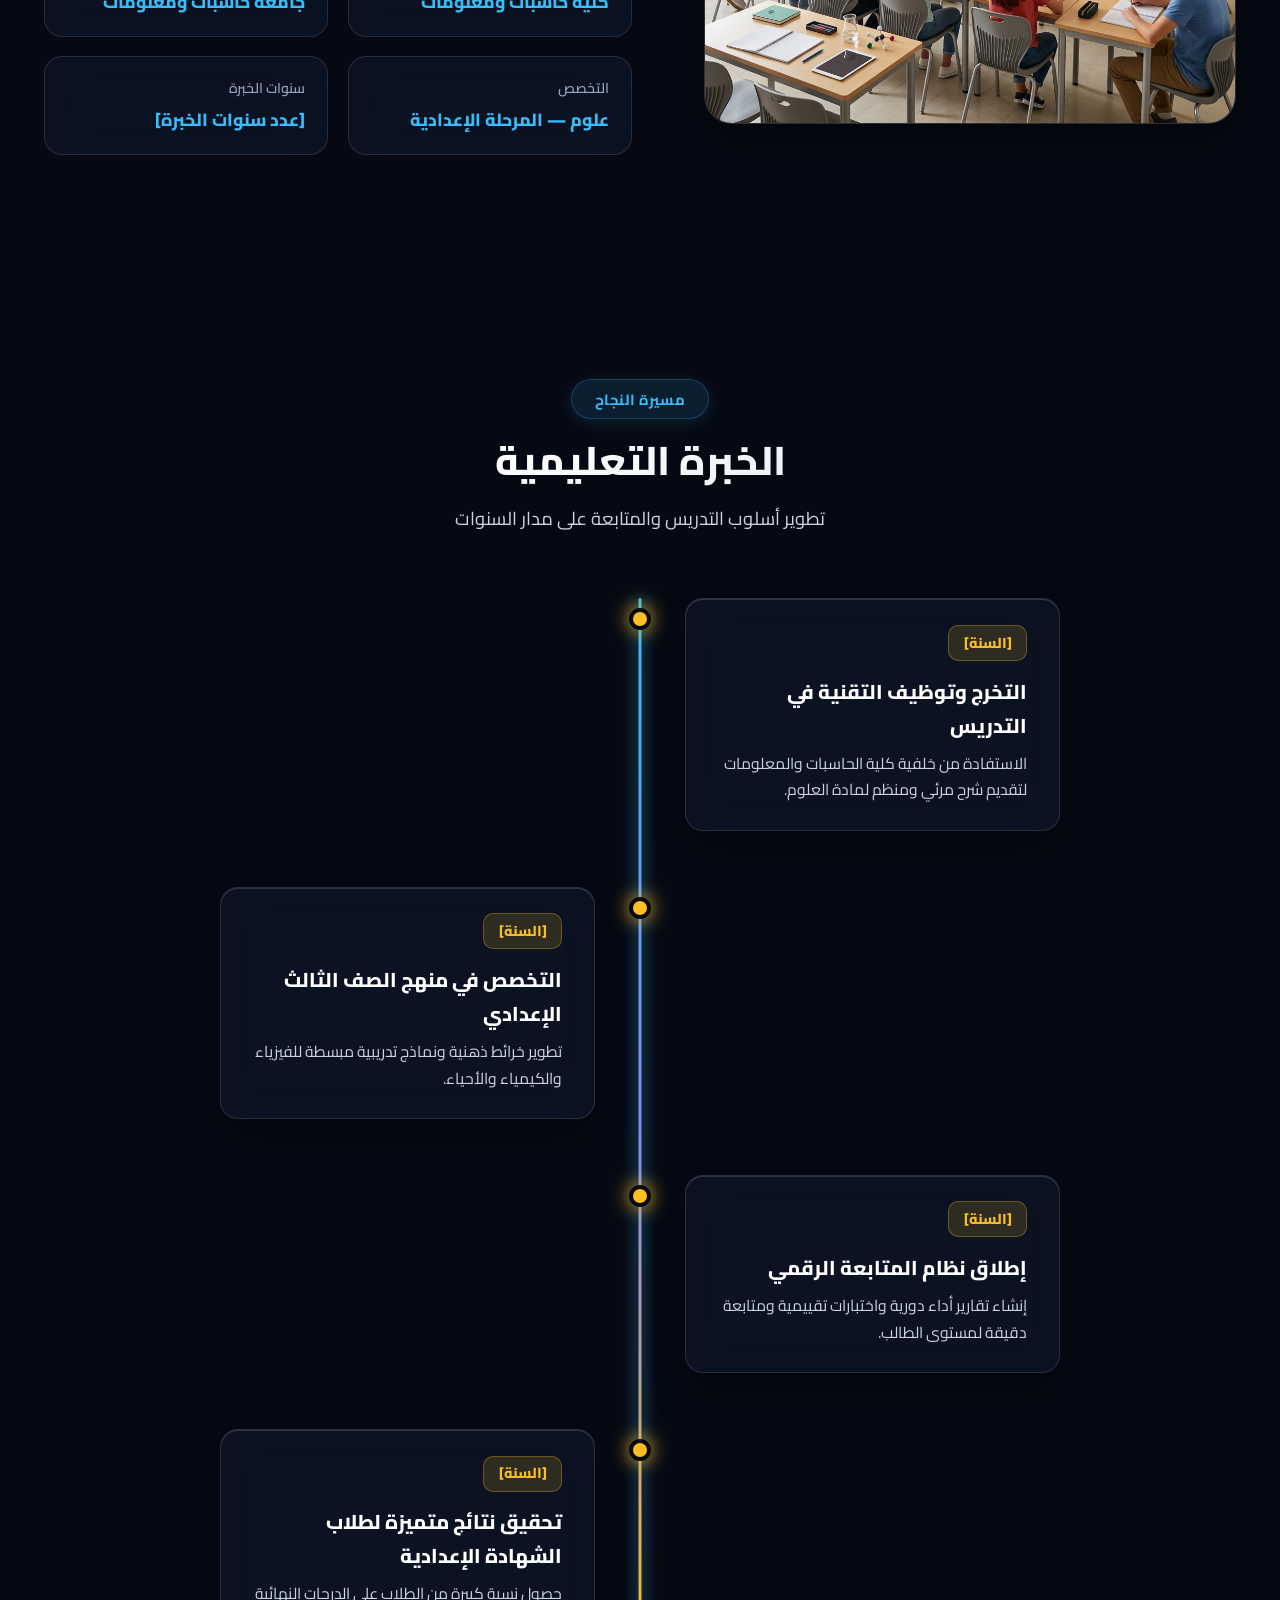
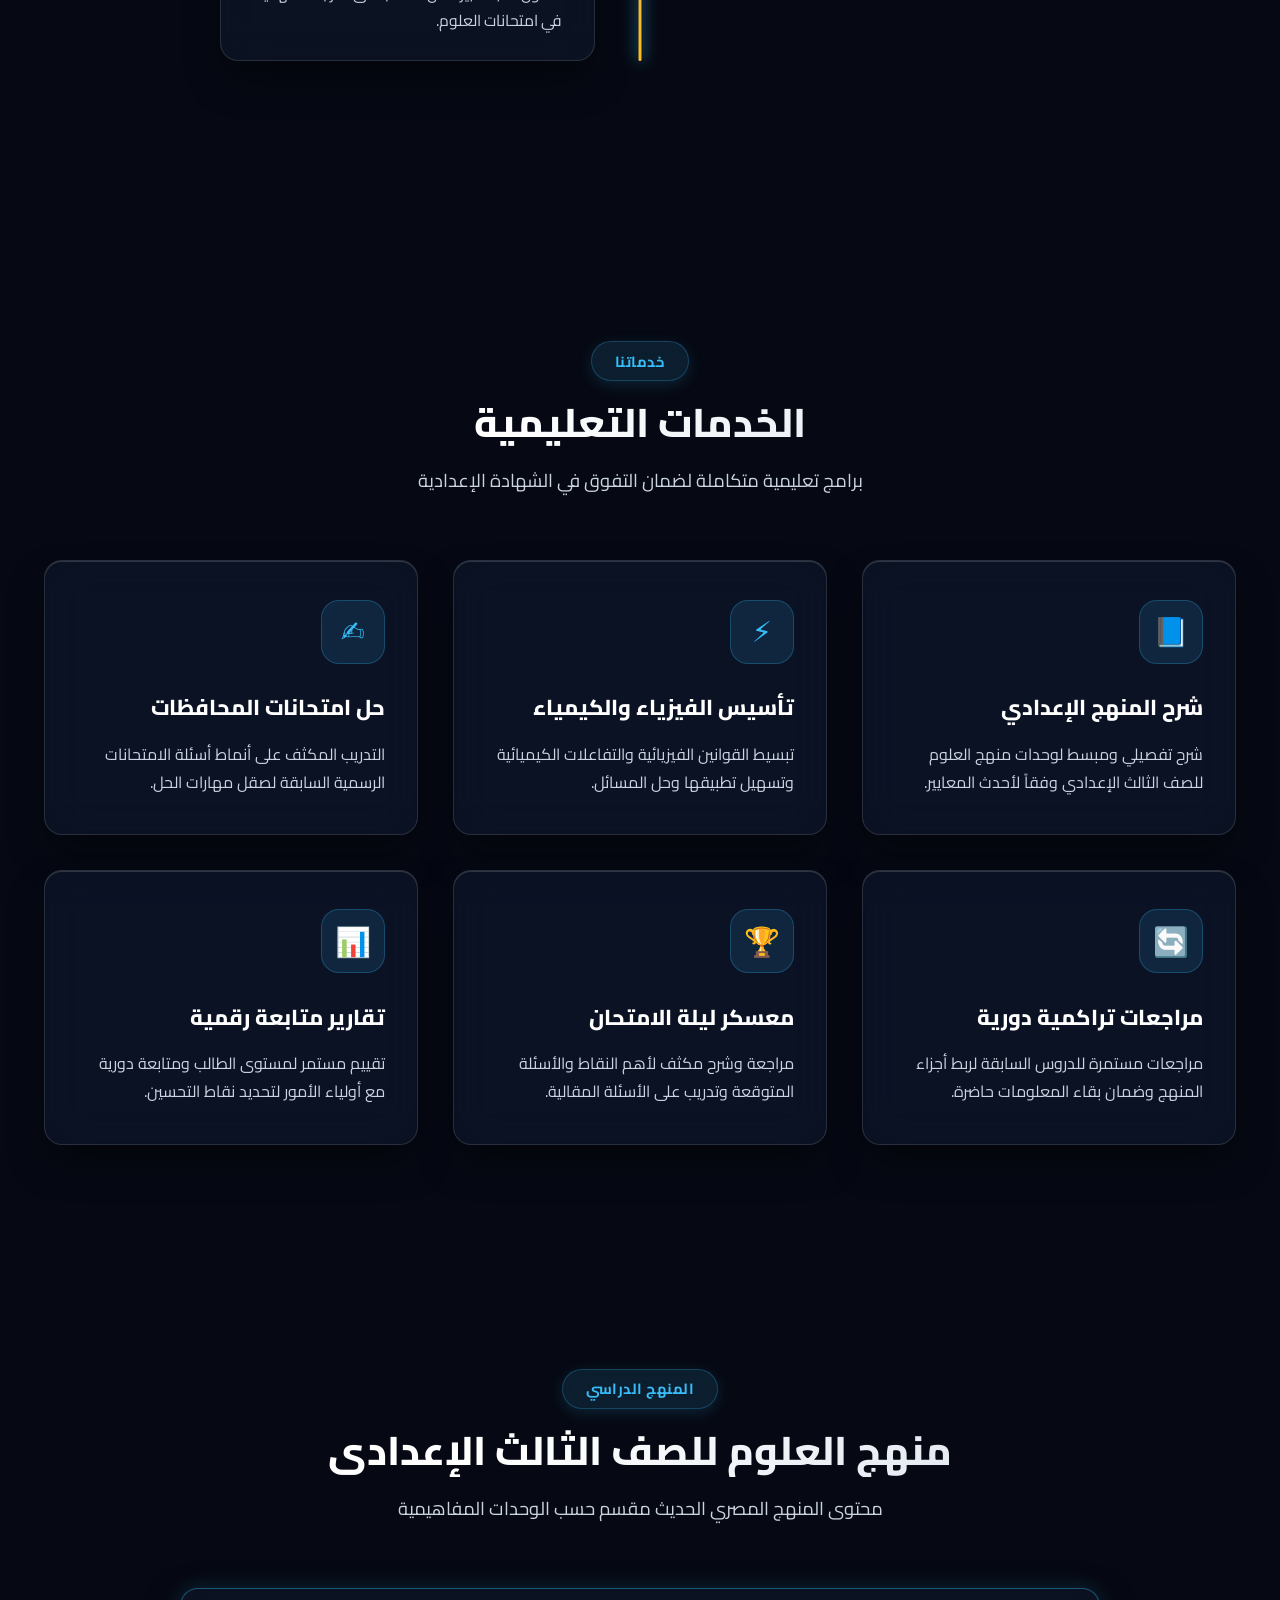
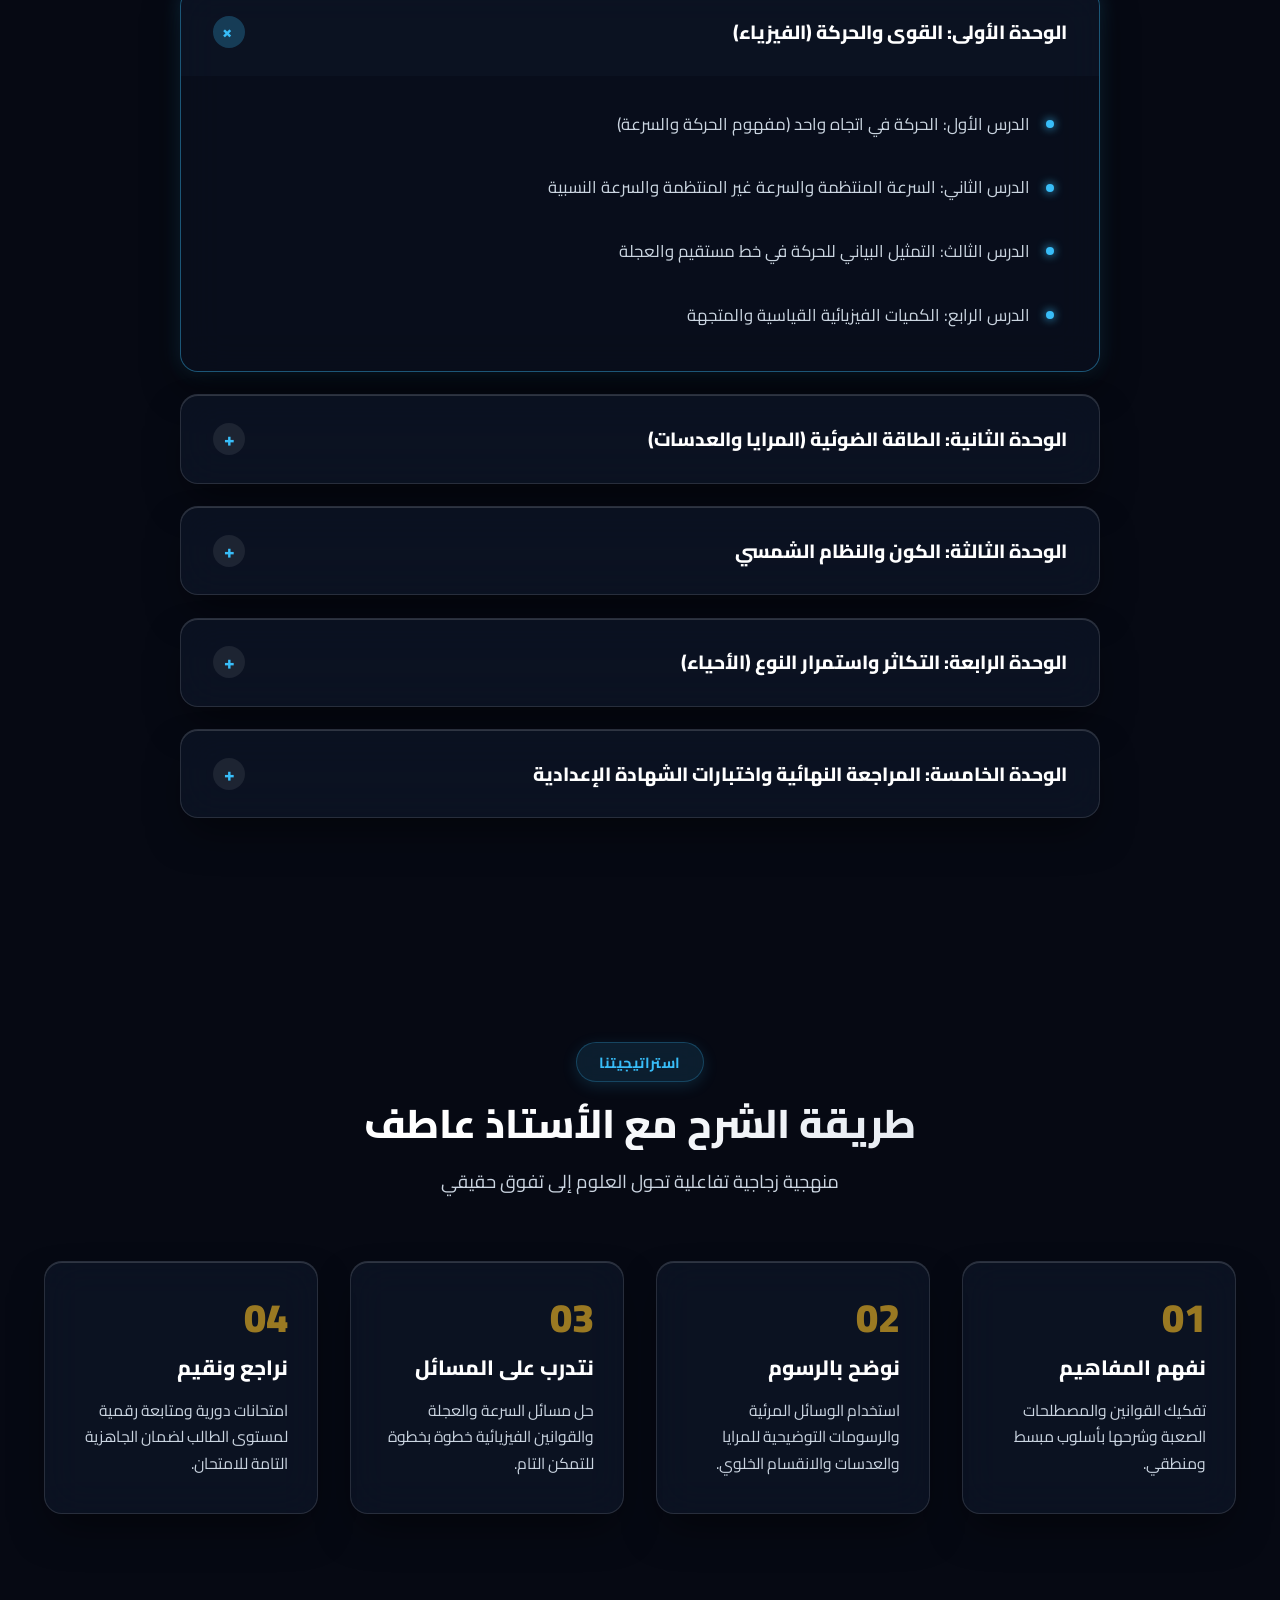
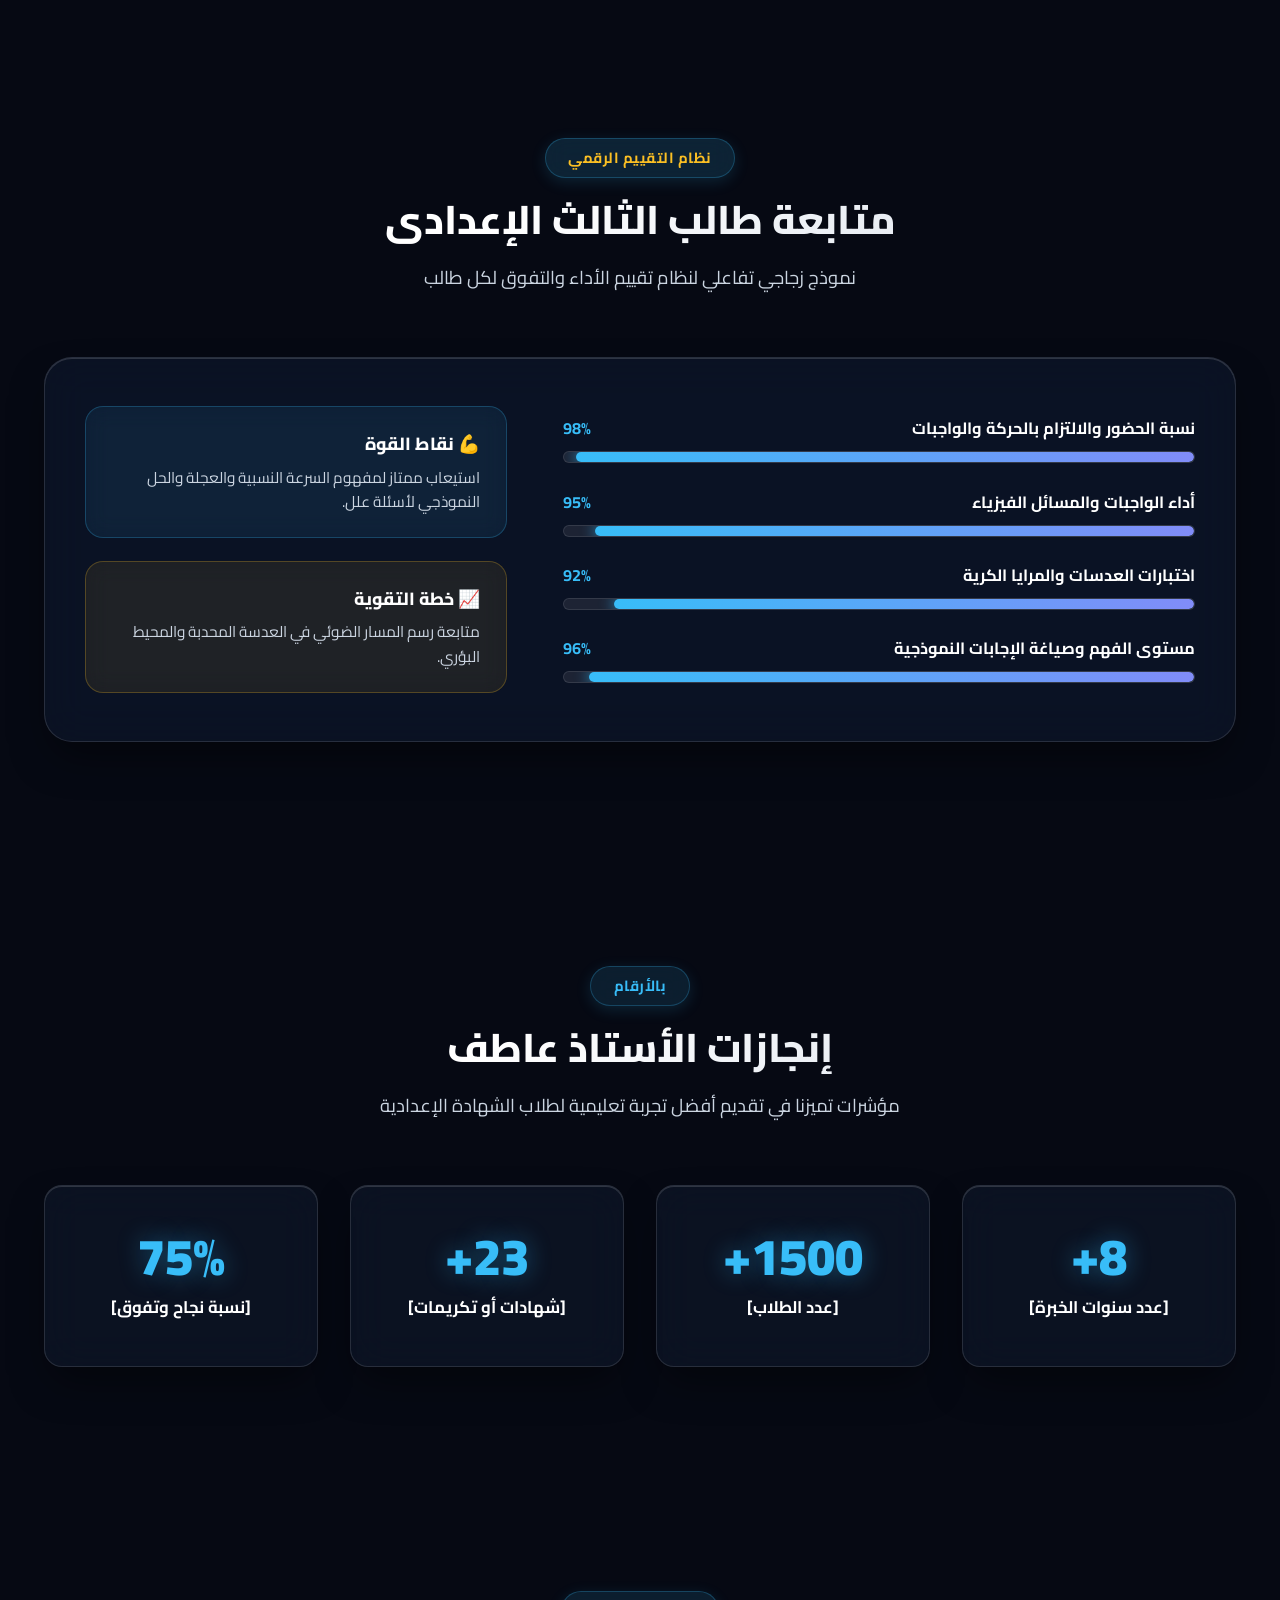
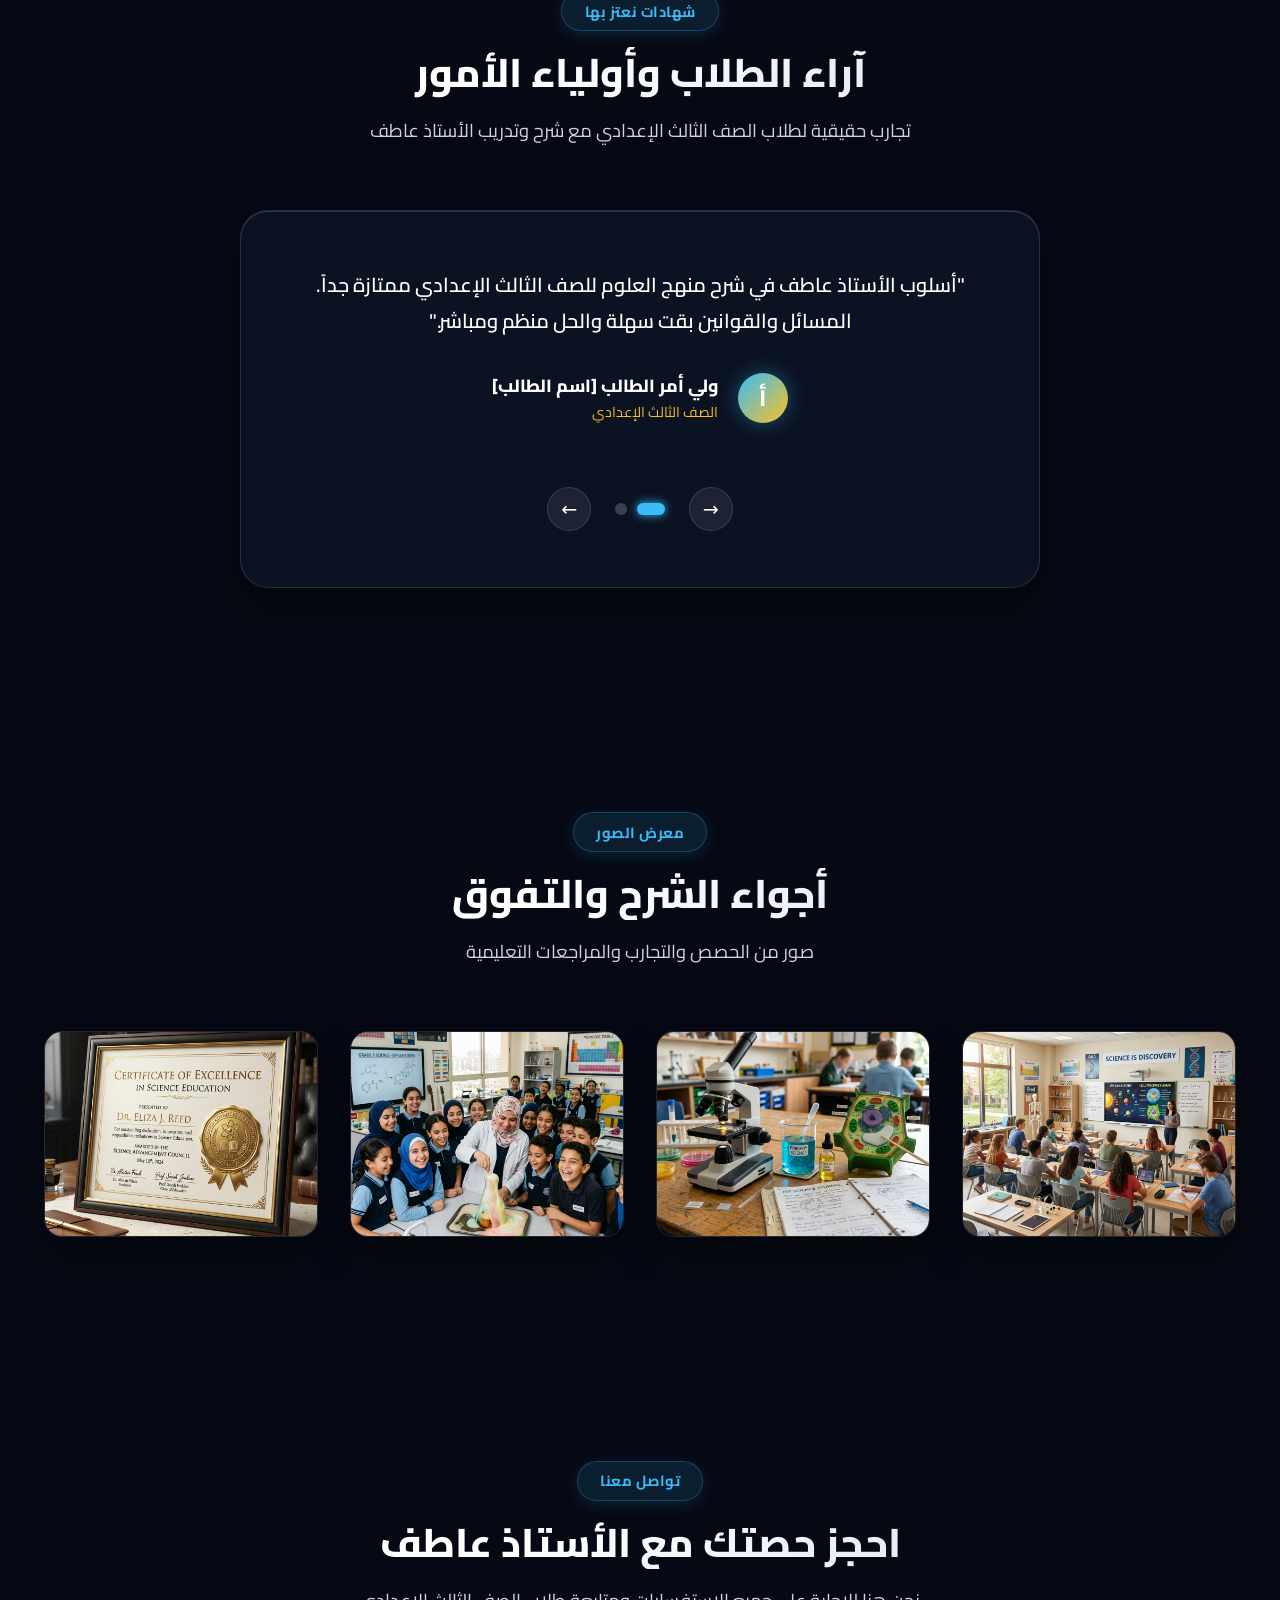
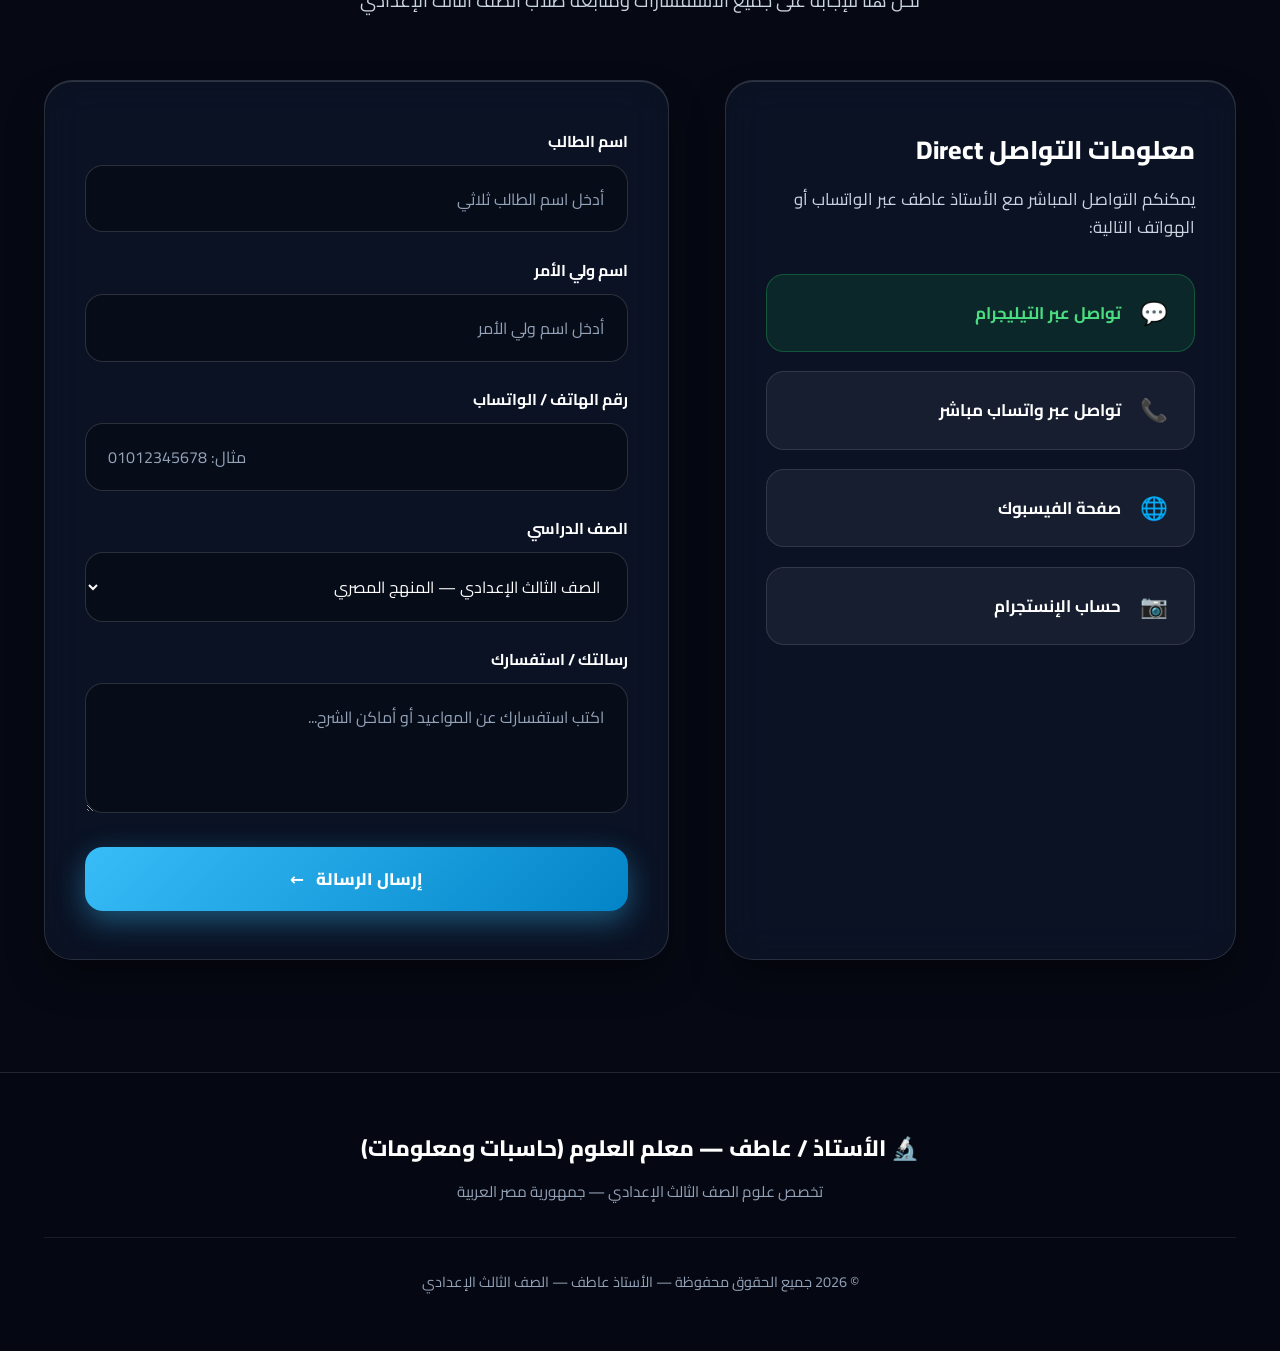
==== commit ff458215: "feat: initialize science teacher portfolio index and update main landing page index" ====
--- a/index.html
+++ b/index.html
@@ -654,7 +654,7 @@
                     </div>
 
                     <div class="quick-contact-list">
-                        <a href="@ENGATEF2121" target="_blank" class="quick-contact-btn whatsapp">
+                        <a href="https://t.me/alamscience" target="_blank" class="quick-contact-btn whatsapp">
                             <span class="quick-contact-icon">💬</span>
                             <span>تواصل عبر التيليجرام</span>
                         </a>
